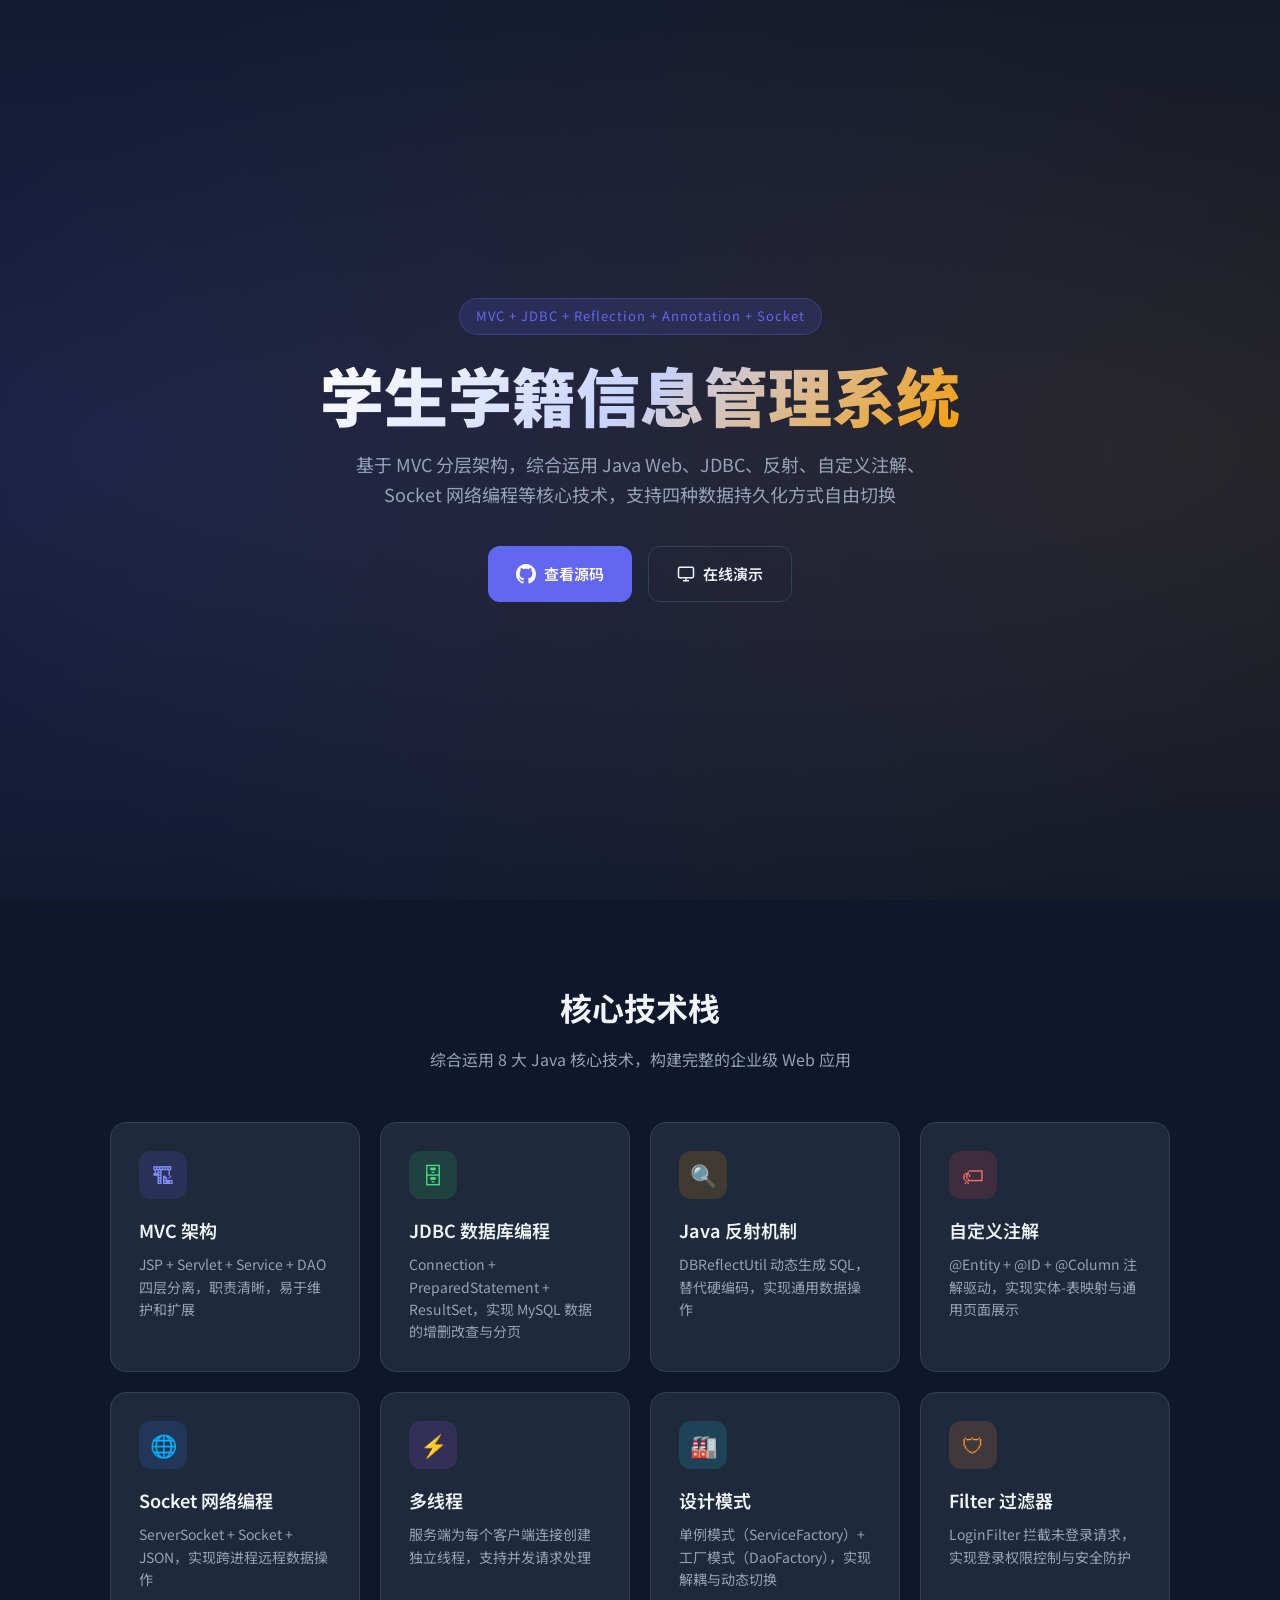
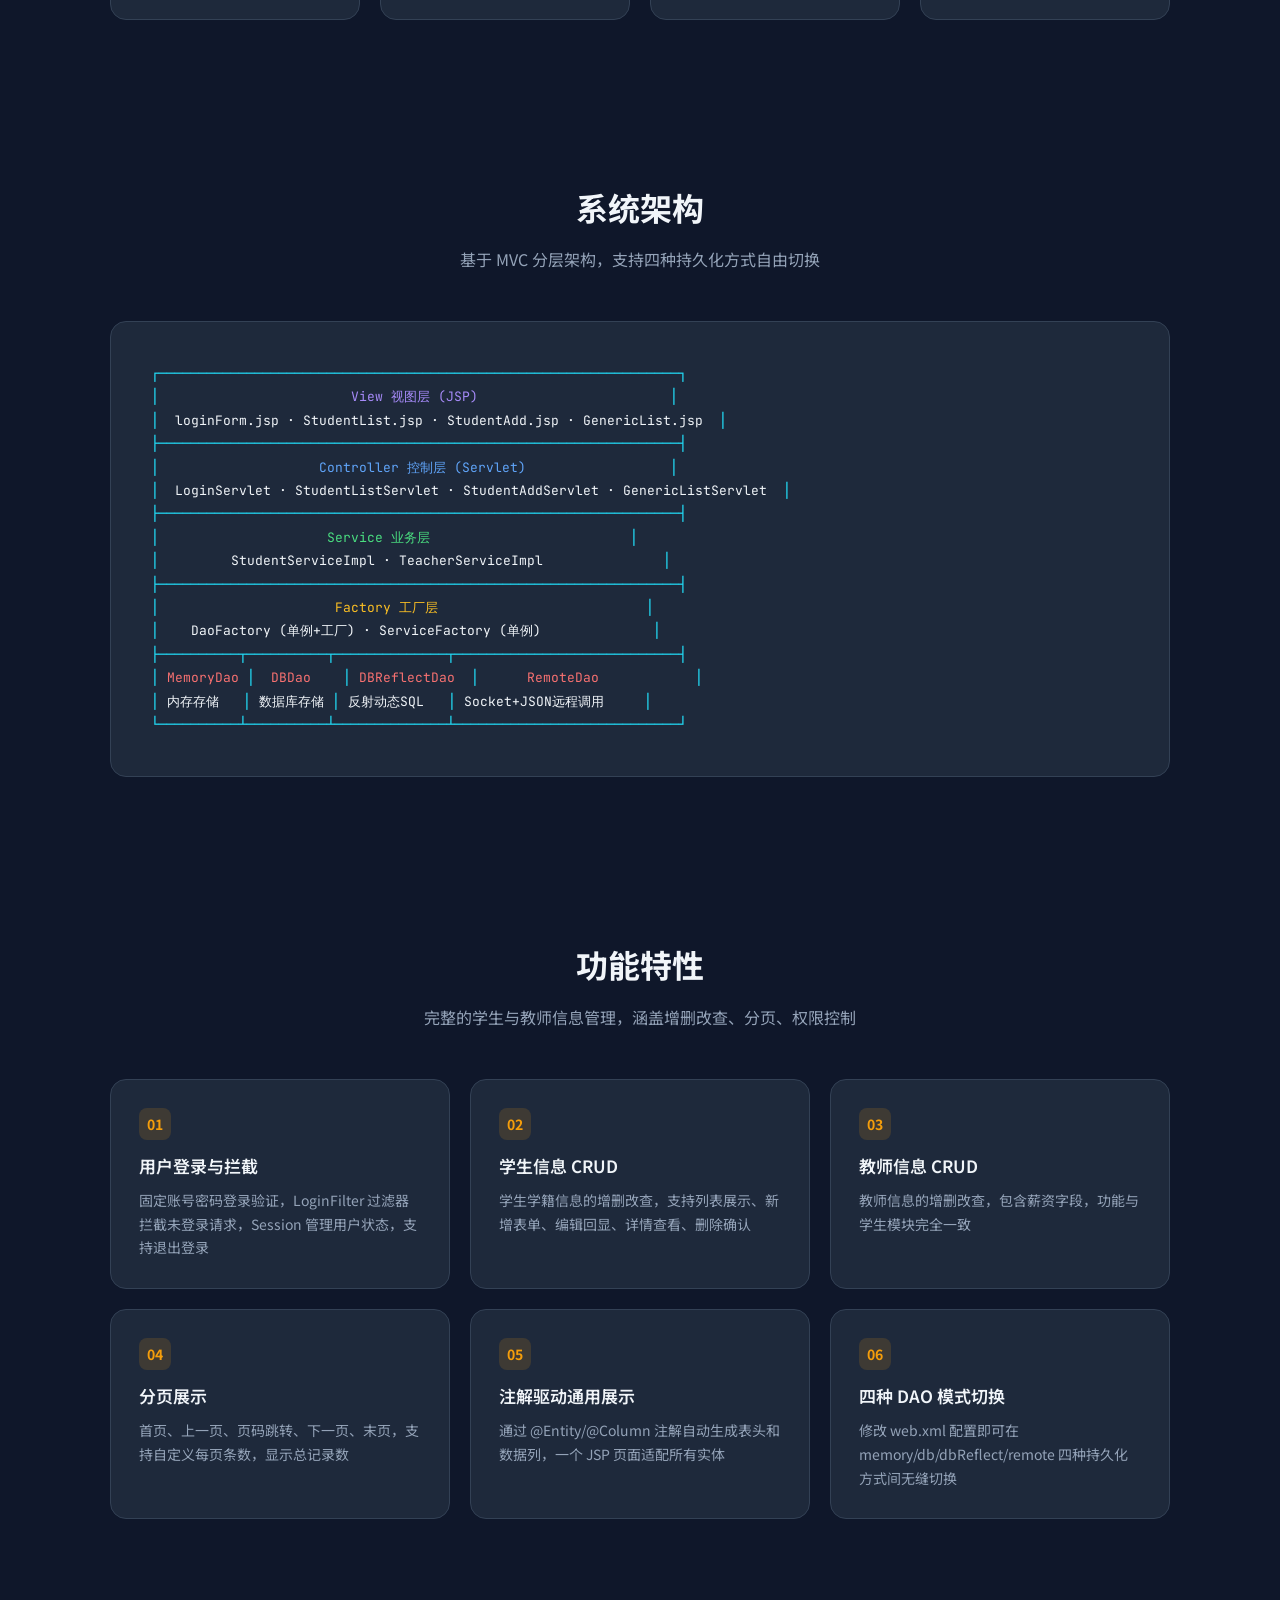
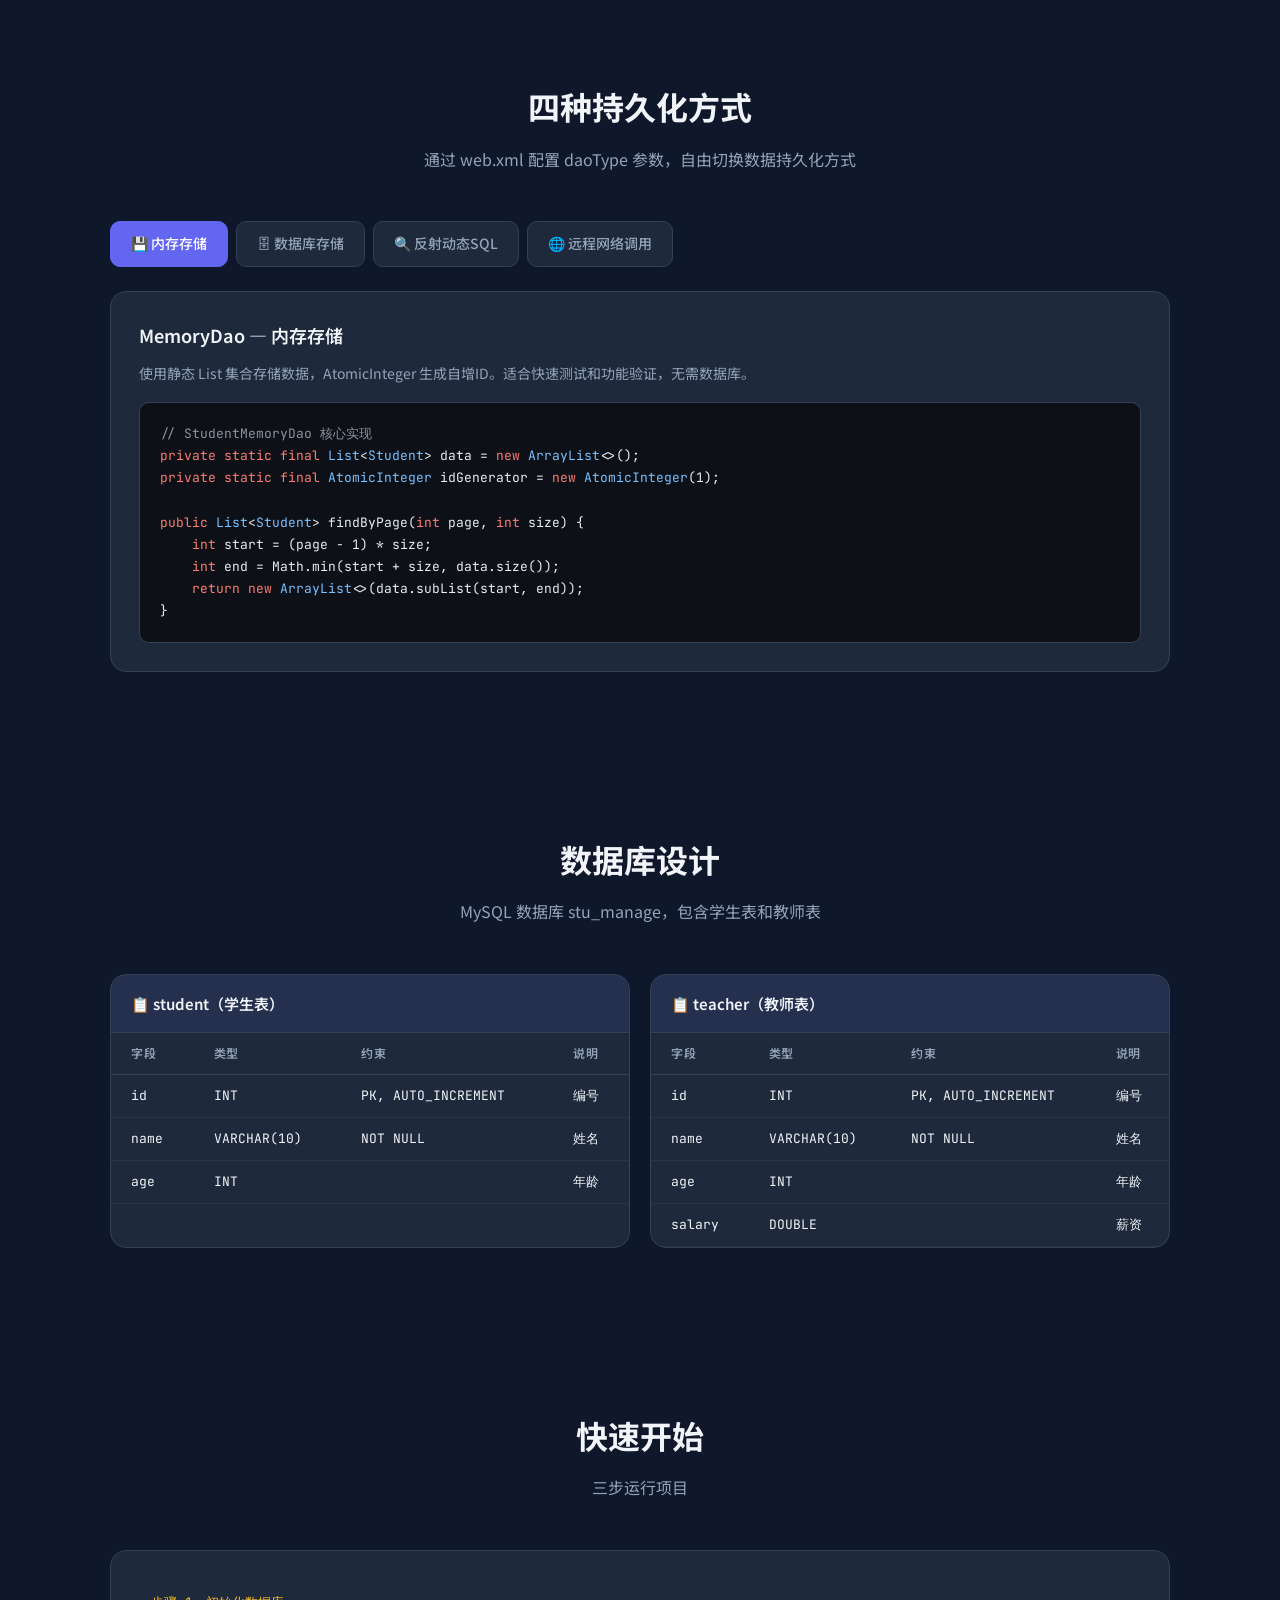
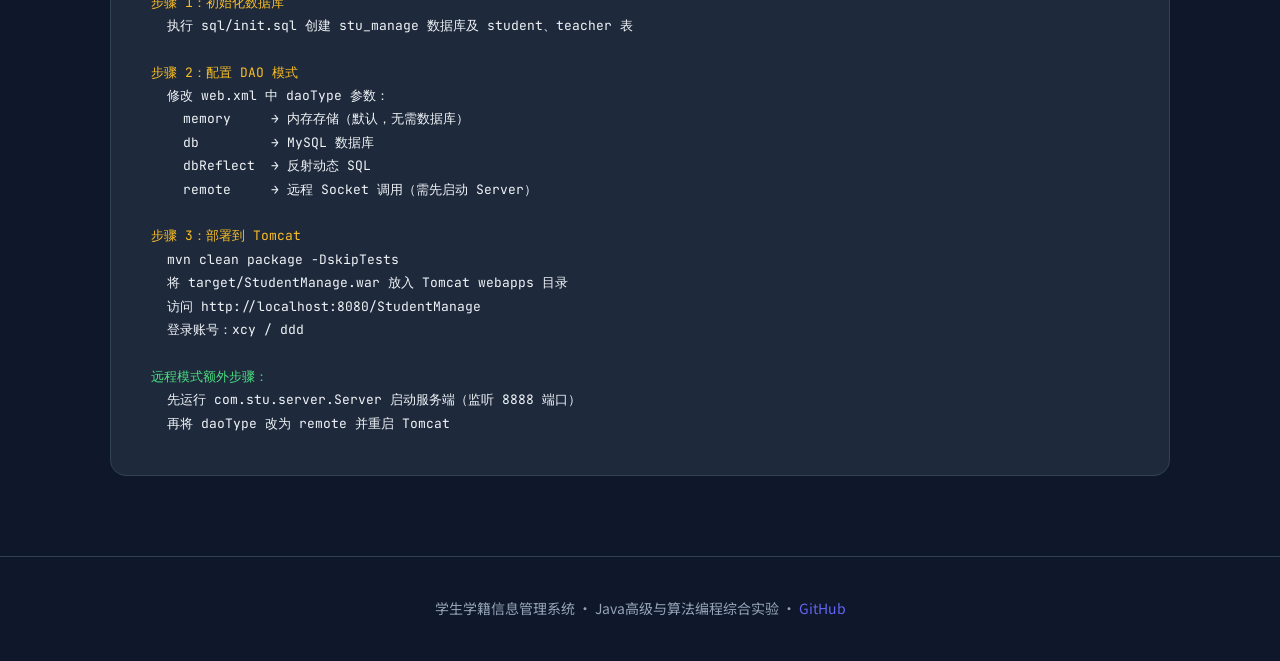
==== docs/index.html @ 0df575fe "feat: 添加GitHub Pages展示页面、README和项目完善" ====
<!DOCTYPE html>
<html lang="zh-CN">
<head>
    <meta charset="UTF-8">
    <meta name="viewport" content="width=device-width, initial-scale=1.0">
    <title>学生学籍信息管理系统</title>
    <style>
        @import url('https://fonts.googleapis.com/css2?family=Noto+Sans+SC:wght@300;400;500;600;700;900&family=JetBrains+Mono:wght@400;500&display=swap');

        :root {
            --primary: #6366f1;
            --primary-dark: #4f46e5;
            --accent: #f59e0b;
            --bg: #0f172a;
            --bg-card: #1e293b;
            --bg-card-hover: #334155;
            --text: #f1f5f9;
            --text-muted: #94a3b8;
            --border: #334155;
            --success: #22c55e;
            --danger: #ef4444;
            --info: #3b82f6;
            --warning: #f59e0b;
        }

        * { margin: 0; padding: 0; box-sizing: border-box; }

        body {
            font-family: 'Noto Sans SC', sans-serif;
            background: var(--bg);
            color: var(--text);
            line-height: 1.7;
            overflow-x: hidden;
        }

        .hero {
            position: relative;
            min-height: 100vh;
            display: flex;
            align-items: center;
            justify-content: center;
            text-align: center;
            padding: 40px 20px;
            overflow: hidden;
        }

        .hero::before {
            content: '';
            position: absolute;
            top: -50%;
            left: -50%;
            width: 200%;
            height: 200%;
            background: radial-gradient(ellipse at 30% 50%, rgba(99,102,241,0.15) 0%, transparent 50%),
                        radial-gradient(ellipse at 70% 50%, rgba(245,158,11,0.1) 0%, transparent 50%);
            animation: bgFloat 20s ease-in-out infinite;
        }

        @keyframes bgFloat {
            0%, 100% { transform: translate(0, 0) rotate(0deg); }
            33% { transform: translate(30px, -30px) rotate(1deg); }
            66% { transform: translate(-20px, 20px) rotate(-1deg); }
        }

        .hero-content { position: relative; z-index: 1; max-width: 800px; }

        .hero-badge {
            display: inline-block;
            padding: 6px 16px;
            background: rgba(99,102,241,0.15);
            border: 1px solid rgba(99,102,241,0.3);
            border-radius: 20px;
            font-size: 13px;
            color: var(--primary);
            margin-bottom: 24px;
            letter-spacing: 1px;
        }

        .hero h1 {
            font-size: clamp(36px, 6vw, 64px);
            font-weight: 900;
            line-height: 1.1;
            margin-bottom: 20px;
            background: linear-gradient(135deg, #fff 0%, #c7d2fe 50%, #f59e0b 100%);
            -webkit-background-clip: text;
            -webkit-text-fill-color: transparent;
            background-clip: text;
        }

        .hero p {
            font-size: 18px;
            color: var(--text-muted);
            margin-bottom: 36px;
            max-width: 600px;
            margin-left: auto;
            margin-right: auto;
        }

        .hero-actions { display: flex; gap: 16px; justify-content: center; flex-wrap: wrap; }

        .btn-github {
            display: inline-flex;
            align-items: center;
            gap: 8px;
            padding: 14px 28px;
            background: var(--primary);
            color: #fff;
            text-decoration: none;
            border-radius: 12px;
            font-size: 15px;
            font-weight: 600;
            transition: all 0.3s;
            border: none;
            cursor: pointer;
        }
        .btn-github:hover { background: var(--primary-dark); transform: translateY(-2px); box-shadow: 0 8px 24px rgba(99,102,241,0.3); }

        .btn-demo {
            display: inline-flex;
            align-items: center;
            gap: 8px;
            padding: 14px 28px;
            background: transparent;
            color: var(--text);
            text-decoration: none;
            border-radius: 12px;
            font-size: 15px;
            font-weight: 600;
            transition: all 0.3s;
            border: 1px solid var(--border);
            cursor: pointer;
        }
        .btn-demo:hover { border-color: var(--primary); color: var(--primary); transform: translateY(-2px); }

        .section {
            max-width: 1100px;
            margin: 0 auto;
            padding: 80px 20px;
        }

        .section-title {
            font-size: 32px;
            font-weight: 700;
            text-align: center;
            margin-bottom: 12px;
        }

        .section-subtitle {
            text-align: center;
            color: var(--text-muted);
            font-size: 16px;
            margin-bottom: 48px;
        }

        .tech-grid {
            display: grid;
            grid-template-columns: repeat(auto-fit, minmax(240px, 1fr));
            gap: 20px;
        }

        .tech-card {
            background: var(--bg-card);
            border: 1px solid var(--border);
            border-radius: 16px;
            padding: 28px;
            transition: all 0.3s;
        }
        .tech-card:hover { border-color: var(--primary); transform: translateY(-4px); box-shadow: 0 12px 32px rgba(0,0,0,0.3); }

        .tech-icon {
            width: 48px;
            height: 48px;
            border-radius: 12px;
            display: flex;
            align-items: center;
            justify-content: center;
            font-size: 22px;
            margin-bottom: 16px;
        }

        .tech-card h3 { font-size: 18px; font-weight: 600; margin-bottom: 8px; }
        .tech-card p { font-size: 14px; color: var(--text-muted); line-height: 1.6; }

        .arch-diagram {
            background: var(--bg-card);
            border: 1px solid var(--border);
            border-radius: 16px;
            padding: 40px;
            margin-top: 40px;
            overflow-x: auto;
        }

        .arch-diagram pre {
            font-family: 'JetBrains Mono', monospace;
            font-size: 13px;
            color: var(--text);
            line-height: 1.8;
            white-space: pre;
        }

        .arch-diagram .hl-purple { color: #a78bfa; }
        .arch-diagram .hl-blue { color: #60a5fa; }
        .arch-diagram .hl-green { color: #4ade80; }
        .arch-diagram .hl-yellow { color: #fbbf24; }
        .arch-diagram .hl-red { color: #f87171; }
        .arch-diagram .hl-cyan { color: #22d3ee; }

        .feature-grid {
            display: grid;
            grid-template-columns: repeat(auto-fit, minmax(300px, 1fr));
            gap: 20px;
        }

        .feature-card {
            background: var(--bg-card);
            border: 1px solid var(--border);
            border-radius: 16px;
            padding: 28px;
            transition: all 0.3s;
        }
        .feature-card:hover { border-color: var(--accent); transform: translateY(-4px); }

        .feature-card .num {
            display: inline-block;
            width: 32px;
            height: 32px;
            line-height: 32px;
            text-align: center;
            background: rgba(245,158,11,0.15);
            color: var(--accent);
            border-radius: 8px;
            font-size: 14px;
            font-weight: 700;
            margin-bottom: 12px;
        }

        .feature-card h3 { font-size: 17px; font-weight: 600; margin-bottom: 8px; }
        .feature-card p { font-size: 14px; color: var(--text-muted); }

        .dao-section { margin-top: 40px; }

        .dao-tabs { display: flex; gap: 8px; margin-bottom: 24px; flex-wrap: wrap; }

        .dao-tab {
            padding: 10px 20px;
            background: var(--bg-card);
            border: 1px solid var(--border);
            border-radius: 10px;
            color: var(--text-muted);
            cursor: pointer;
            font-size: 14px;
            font-weight: 500;
            transition: all 0.3s;
        }
        .dao-tab.active { background: var(--primary); color: #fff; border-color: var(--primary); }
        .dao-tab:hover:not(.active) { border-color: var(--primary); color: var(--primary); }

        .dao-content { display: none; }
        .dao-content.active { display: block; }

        .dao-card {
            background: var(--bg-card);
            border: 1px solid var(--border);
            border-radius: 16px;
            padding: 28px;
        }

        .dao-card h3 { font-size: 18px; font-weight: 600; margin-bottom: 12px; }
        .dao-card p { font-size: 14px; color: var(--text-muted); margin-bottom: 16px; }

        .code-block {
            background: #0d1117;
            border: 1px solid var(--border);
            border-radius: 10px;
            padding: 20px;
            overflow-x: auto;
        }

        .code-block pre {
            font-family: 'JetBrains Mono', monospace;
            font-size: 13px;
            color: #e6edf3;
            line-height: 1.7;
        }

        .code-block .comment { color: #8b949e; }
        .code-block .keyword { color: #ff7b72; }
        .code-block .string { color: #a5d6ff; }
        .code-block .type { color: #79c0ff; }

        .db-tables {
            display: grid;
            grid-template-columns: repeat(auto-fit, minmax(320px, 1fr));
            gap: 20px;
            margin-top: 24px;
        }

        .db-table {
            background: var(--bg-card);
            border: 1px solid var(--border);
            border-radius: 16px;
            overflow: hidden;
        }

        .db-table-header {
            padding: 16px 20px;
            background: rgba(99,102,241,0.1);
            border-bottom: 1px solid var(--border);
            font-weight: 600;
            font-size: 15px;
        }

        .db-table table { width: 100%; border-collapse: collapse; }
        .db-table th {
            text-align: left;
            padding: 10px 20px;
            font-size: 12px;
            color: var(--text-muted);
            font-weight: 600;
            text-transform: uppercase;
            letter-spacing: 0.5px;
            border-bottom: 1px solid var(--border);
        }
        .db-table td {
            padding: 10px 20px;
            font-size: 13px;
            border-bottom: 1px solid rgba(51,65,85,0.5);
            font-family: 'JetBrains Mono', monospace;
        }

        .footer {
            text-align: center;
            padding: 40px 20px;
            border-top: 1px solid var(--border);
            color: var(--text-muted);
            font-size: 14px;
        }

        .footer a { color: var(--primary); text-decoration: none; }
        .footer a:hover { text-decoration: underline; }

        @media (max-width: 768px) {
            .hero h1 { font-size: 32px; }
            .section { padding: 40px 16px; }
            .tech-grid, .feature-grid { grid-template-columns: 1fr; }
        }
    </style>
</head>
<body>

<section class="hero">
    <div class="hero-content">
        <div class="hero-badge">MVC + JDBC + Reflection + Annotation + Socket</div>
        <h1>学生学籍信息管理系统</h1>
        <p>基于 MVC 分层架构，综合运用 Java Web、JDBC、反射、自定义注解、Socket 网络编程等核心技术，支持四种数据持久化方式自由切换</p>
        <div class="hero-actions">
            <a href="https://github.com/w020316/Student-Enrollment-Information-Management-System" class="btn-github" target="_blank">
                <svg width="20" height="20" viewBox="0 0 16 16" fill="currentColor"><path d="M8 0C3.58 0 0 3.58 0 8c0 3.54 2.29 6.53 5.47 7.59.4.07.55-.17.55-.38 0-.19-.01-.82-.01-1.49-2.01.37-2.53-.49-2.69-.94-.09-.23-.48-.94-.82-1.13-.28-.15-.68-.52-.01-.53.63-.01 1.08.58 1.23.82.72 1.21 1.87.87 2.33.66.07-.52.28-.87.51-1.07-1.78-.2-3.64-.89-3.64-3.95 0-.87.31-1.59.82-2.15-.08-.2-.36-1.02.08-2.12 0 0 .67-.21 2.2.82.64-.18 1.32-.27 2-.27.68 0 1.36.09 2 .27 1.53-1.04 2.2-.82 2.2-.82.44 1.1.16 1.92.08 2.12.51.56.82 1.27.82 2.15 0 3.07-1.87 3.75-3.65 3.95.29.25.54.73.54 1.48 0 1.07-.01 1.93-.01 2.2 0 .21.15.46.55.38A8.013 8.013 0 0016 8c0-4.42-3.58-8-8-8z"/></svg>
                查看源码
            </a>
            <a href="../demo.html" class="btn-demo">
                <svg width="18" height="18" viewBox="0 0 24 24" fill="none" stroke="currentColor" stroke-width="2"><rect x="2" y="3" width="20" height="14" rx="2"/><line x1="8" y1="21" x2="16" y2="21"/><line x1="12" y1="17" x2="12" y2="21"/></svg>
                在线演示
            </a>
        </div>
    </div>
</section>

<section class="section">
    <div class="section-title">核心技术栈</div>
    <div class="section-subtitle">综合运用 8 大 Java 核心技术，构建完整的企业级 Web 应用</div>
    <div class="tech-grid">
        <div class="tech-card">
            <div class="tech-icon" style="background:rgba(99,102,241,0.15);color:#818cf8;">🏗</div>
            <h3>MVC 架构</h3>
            <p>JSP + Servlet + Service + DAO 四层分离，职责清晰，易于维护和扩展</p>
        </div>
        <div class="tech-card">
            <div class="tech-icon" style="background:rgba(34,197,94,0.15);color:#4ade80;">🗄</div>
            <h3>JDBC 数据库编程</h3>
            <p>Connection + PreparedStatement + ResultSet，实现 MySQL 数据的增删改查与分页</p>
        </div>
        <div class="tech-card">
            <div class="tech-icon" style="background:rgba(245,158,11,0.15);color:#fbbf24;">🔍</div>
            <h3>Java 反射机制</h3>
            <p>DBReflectUtil 动态生成 SQL，替代硬编码，实现通用数据操作</p>
        </div>
        <div class="tech-card">
            <div class="tech-icon" style="background:rgba(239,68,68,0.15);color:#f87171;">🏷</div>
            <h3>自定义注解</h3>
            <p>@Entity + @ID + @Column 注解驱动，实现实体-表映射与通用页面展示</p>
        </div>
        <div class="tech-card">
            <div class="tech-icon" style="background:rgba(59,130,246,0.15);color:#60a5fa;">🌐</div>
            <h3>Socket 网络编程</h3>
            <p>ServerSocket + Socket + JSON，实现跨进程远程数据操作</p>
        </div>
        <div class="tech-card">
            <div class="tech-icon" style="background:rgba(168,85,247,0.15);color:#c084fc;">⚡</div>
            <h3>多线程</h3>
            <p>服务端为每个客户端连接创建独立线程，支持并发请求处理</p>
        </div>
        <div class="tech-card">
            <div class="tech-icon" style="background:rgba(34,211,238,0.15);color:#22d3ee;">🏭</div>
            <h3>设计模式</h3>
            <p>单例模式（ServiceFactory）+ 工厂模式（DaoFactory），实现解耦与动态切换</p>
        </div>
        <div class="tech-card">
            <div class="tech-icon" style="background:rgba(251,146,60,0.15);color:#fb923c;">🛡</div>
            <h3>Filter 过滤器</h3>
            <p>LoginFilter 拦截未登录请求，实现登录权限控制与安全防护</p>
        </div>
    </div>
</section>

<section class="section">
    <div class="section-title">系统架构</div>
    <div class="section-subtitle">基于 MVC 分层架构，支持四种持久化方式自由切换</div>
    <div class="arch-diagram">
<pre>
<span class="hl-cyan">┌─────────────────────────────────────────────────────────────────┐</span>
<span class="hl-cyan">│</span>                        <span class="hl-purple">View 视图层 (JSP)</span>                        <span class="hl-cyan">│</span>
<span class="hl-cyan">│</span>  loginForm.jsp · StudentList.jsp · StudentAdd.jsp · GenericList.jsp  <span class="hl-cyan">│</span>
<span class="hl-cyan">├─────────────────────────────────────────────────────────────────┤</span>
<span class="hl-cyan">│</span>                    <span class="hl-blue">Controller 控制层 (Servlet)</span>                  <span class="hl-cyan">│</span>
<span class="hl-cyan">│</span>  LoginServlet · StudentListServlet · StudentAddServlet · GenericListServlet  <span class="hl-cyan">│</span>
<span class="hl-cyan">├─────────────────────────────────────────────────────────────────┤</span>
<span class="hl-cyan">│</span>                     <span class="hl-green">Service 业务层</span>                         <span class="hl-cyan">│</span>
<span class="hl-cyan">│</span>         StudentServiceImpl · TeacherServiceImpl               <span class="hl-cyan">│</span>
<span class="hl-cyan">├─────────────────────────────────────────────────────────────────┤</span>
<span class="hl-cyan">│</span>                      <span class="hl-yellow">Factory 工厂层</span>                          <span class="hl-cyan">│</span>
<span class="hl-cyan">│</span>    DaoFactory (单例+工厂) · ServiceFactory (单例)              <span class="hl-cyan">│</span>
<span class="hl-cyan">├──────────┬──────────┬──────────────┬────────────────────────────┤</span>
<span class="hl-cyan">│</span> <span class="hl-red">MemoryDao</span> <span class="hl-cyan">│</span>  <span class="hl-red">DBDao</span>    <span class="hl-cyan">│</span> <span class="hl-red">DBReflectDao</span>  <span class="hl-cyan">│</span>      <span class="hl-red">RemoteDao</span>            <span class="hl-cyan">│</span>
<span class="hl-cyan">│</span> 内存存储   <span class="hl-cyan">│</span> 数据库存储 <span class="hl-cyan">│</span> 反射动态SQL   <span class="hl-cyan">│</span> Socket+JSON远程调用     <span class="hl-cyan">│</span>
<span class="hl-cyan">└──────────┴──────────┴──────────────┴────────────────────────────┘</span>
</pre>
    </div>
</section>

<section class="section">
    <div class="section-title">功能特性</div>
    <div class="section-subtitle">完整的学生与教师信息管理，涵盖增删改查、分页、权限控制</div>
    <div class="feature-grid">
        <div class="feature-card">
            <div class="num">01</div>
            <h3>用户登录与拦截</h3>
            <p>固定账号密码登录验证，LoginFilter 过滤器拦截未登录请求，Session 管理用户状态，支持退出登录</p>
        </div>
        <div class="feature-card">
            <div class="num">02</div>
            <h3>学生信息 CRUD</h3>
            <p>学生学籍信息的增删改查，支持列表展示、新增表单、编辑回显、详情查看、删除确认</p>
        </div>
        <div class="feature-card">
            <div class="num">03</div>
            <h3>教师信息 CRUD</h3>
            <p>教师信息的增删改查，包含薪资字段，功能与学生模块完全一致</p>
        </div>
        <div class="feature-card">
            <div class="num">04</div>
            <h3>分页展示</h3>
            <p>首页、上一页、页码跳转、下一页、末页，支持自定义每页条数，显示总记录数</p>
        </div>
        <div class="feature-card">
            <div class="num">05</div>
            <h3>注解驱动通用展示</h3>
            <p>通过 @Entity/@Column 注解自动生成表头和数据列，一个 JSP 页面适配所有实体</p>
        </div>
        <div class="feature-card">
            <div class="num">06</div>
            <h3>四种 DAO 模式切换</h3>
            <p>修改 web.xml 配置即可在 memory/db/dbReflect/remote 四种持久化方式间无缝切换</p>
        </div>
    </div>
</section>

<section class="section">
    <div class="section-title">四种持久化方式</div>
    <div class="section-subtitle">通过 web.xml 配置 daoType 参数，自由切换数据持久化方式</div>
    <div class="dao-section">
        <div class="dao-tabs">
            <div class="dao-tab active" onclick="switchDaoTab(0)">💾 内存存储</div>
            <div class="dao-tab" onclick="switchDaoTab(1)">🗄 数据库存储</div>
            <div class="dao-tab" onclick="switchDaoTab(2)">🔍 反射动态SQL</div>
            <div class="dao-tab" onclick="switchDaoTab(3)">🌐 远程网络调用</div>
        </div>

        <div class="dao-content active" id="dao0">
            <div class="dao-card">
                <h3>MemoryDao — 内存存储</h3>
                <p>使用静态 List 集合存储数据，AtomicInteger 生成自增ID。适合快速测试和功能验证，无需数据库。</p>
                <div class="code-block"><pre><span class="comment">// StudentMemoryDao 核心实现</span>
<span class="keyword">private static final</span> <span class="type">List</span>&lt;<span class="type">Student</span>&gt; data = <span class="keyword">new</span> <span class="type">ArrayList</span>&lt;&gt;();
<span class="keyword">private static final</span> <span class="type">AtomicInteger</span> idGenerator = <span class="keyword">new</span> <span class="type">AtomicInteger</span>(1);

<span class="keyword">public</span> <span class="type">List</span>&lt;<span class="type">Student</span>&gt; findByPage(<span class="keyword">int</span> page, <span class="keyword">int</span> size) {
    <span class="keyword">int</span> start = (page - 1) * size;
    <span class="keyword">int</span> end = Math.min(start + size, data.size());
    <span class="keyword">return new</span> <span class="type">ArrayList</span>&lt;&gt;(data.subList(start, end));
}</pre></div>
            </div>
        </div>

        <div class="dao-content" id="dao1">
            <div class="dao-card">
                <h3>DBDao — 数据库存储</h3>
                <p>基于 JDBC 硬编码 SQL 语句，使用 PreparedStatement 防止 SQL 注入，操作 MySQL 数据库。</p>
                <div class="code-block"><pre><span class="comment">// StudentDBDao 分页查询</span>
<span class="keyword">public</span> <span class="type">List</span>&lt;<span class="type">Student</span>&gt; findByPage(<span class="keyword">int</span> page, <span class="keyword">int</span> size) {
    <span class="type">String</span> sql = <span class="string">"SELECT * FROM student LIMIT ? OFFSET ?"</span>;
    <span class="comment">// ... JDBC 操作 ...</span>
    pstmt.setInt(1, size);
    pstmt.setInt(2, (page - 1) * size);
    rs = pstmt.executeQuery();
    <span class="keyword">while</span> (rs.next()) { list.add(mapRow(rs)); }
}</pre></div>
            </div>
        </div>

        <div class="dao-content" id="dao2">
            <div class="dao-card">
                <h3>DBReflectDao — 反射动态 SQL</h3>
                <p>通过 DBReflectUtil 读取实体类的 @Entity/@ID/@Column 注解，动态生成 INSERT/UPDATE/DELETE/SELECT SQL，替代硬编码，代码通用性强。</p>
                <div class="code-block"><pre><span class="comment">// DBReflectUtil 动态生成插入SQL</span>
<span class="keyword">public static</span> <span class="type">String</span> generateInsertSQL(<span class="type">Object</span> obj) {
    <span class="type">Class</span>&lt;?&gt; clazz = obj.getClass();
    <span class="type">Entity</span> entity = clazz.getAnnotation(<span class="type">Entity</span>.class);
    <span class="type">String</span> tableName = entity.value();
    <span class="comment">// 遍历字段，读取 @Column 注解信息</span>
    <span class="keyword">for</span> (<span class="type">Field</span> field : clazz.getDeclaredFields()) {
        <span class="keyword">if</span> (field.isAnnotationPresent(<span class="type">Column</span>.class)) {
            <span class="type">Column</span> col = field.getAnnotation(<span class="type">Column</span>.class);
            columns.add(col.value());
        }
    }
    <span class="comment">// 拼接 INSERT INTO tableName (cols) VALUES (?)</span>
}</pre></div>
            </div>
        </div>

        <div class="dao-content" id="dao3">
            <div class="dao-card">
                <h3>RemoteDao — 远程网络调用</h3>
                <p>客户端通过 Socket 连接服务端（8888端口），将操作指令和参数封装为 JSON 发送，服务端处理后返回 JSON 响应，实现跨进程数据操作。</p>
                <div class="code-block"><pre><span class="comment">// StudentRemoteDao 远程调用</span>
<span class="keyword">private</span> <span class="type">JSONObject</span> sendRequest(<span class="type">JSONObject</span> request) {
    <span class="type">Socket</span> socket = <span class="keyword">new</span> <span class="type">Socket</span>(host, port);
    <span class="type">PrintWriter</span> writer = <span class="keyword">new</span> <span class="type">PrintWriter</span>(socket.getOutputStream());
    writer.println(request.toString());  <span class="comment">// 发送JSON请求</span>

    <span class="type">BufferedReader</span> reader = <span class="keyword">new</span> <span class="type">BufferedReader</span>(
        <span class="keyword">new</span> <span class="type">InputStreamReader</span>(socket.getInputStream()));
    <span class="type">String</span> line = reader.readLine();    <span class="comment">// 读取JSON响应</span>
    <span class="keyword">return</span> <span class="type">JSONObject</span>.fromObject(line);
}</pre></div>
            </div>
        </div>
    </div>
</section>

<section class="section">
    <div class="section-title">数据库设计</div>
    <div class="section-subtitle">MySQL 数据库 stu_manage，包含学生表和教师表</div>
    <div class="db-tables">
        <div class="db-table">
            <div class="db-table-header">📋 student（学生表）</div>
            <table>
                <thead><tr><th>字段</th><th>类型</th><th>约束</th><th>说明</th></tr></thead>
                <tbody>
                    <tr><td>id</td><td>INT</td><td>PK, AUTO_INCREMENT</td><td>编号</td></tr>
                    <tr><td>name</td><td>VARCHAR(10)</td><td>NOT NULL</td><td>姓名</td></tr>
                    <tr><td>age</td><td>INT</td><td></td><td>年龄</td></tr>
                </tbody>
            </table>
        </div>
        <div class="db-table">
            <div class="db-table-header">📋 teacher（教师表）</div>
            <table>
                <thead><tr><th>字段</th><th>类型</th><th>约束</th><th>说明</th></tr></thead>
                <tbody>
                    <tr><td>id</td><td>INT</td><td>PK, AUTO_INCREMENT</td><td>编号</td></tr>
                    <tr><td>name</td><td>VARCHAR(10)</td><td>NOT NULL</td><td>姓名</td></tr>
                    <tr><td>age</td><td>INT</td><td></td><td>年龄</td></tr>
                    <tr><td>salary</td><td>DOUBLE</td><td></td><td>薪资</td></tr>
                </tbody>
            </table>
        </div>
    </div>
</section>

<section class="section">
    <div class="section-title">快速开始</div>
    <div class="section-subtitle">三步运行项目</div>
    <div class="arch-diagram">
<pre>
<span class="hl-yellow">步骤 1：初始化数据库</span>
  执行 sql/init.sql 创建 stu_manage 数据库及 student、teacher 表

<span class="hl-yellow">步骤 2：配置 DAO 模式</span>
  修改 web.xml 中 daoType 参数：
    memory     → 内存存储（默认，无需数据库）
    db         → MySQL 数据库
    dbReflect  → 反射动态 SQL
    remote     → 远程 Socket 调用（需先启动 Server）

<span class="hl-yellow">步骤 3：部署到 Tomcat</span>
  mvn clean package -DskipTests
  将 target/StudentManage.war 放入 Tomcat webapps 目录
  访问 http://localhost:8080/StudentManage
  登录账号：xcy / ddd

<span class="hl-green">远程模式额外步骤：</span>
  先运行 com.stu.server.Server 启动服务端（监听 8888 端口）
  再将 daoType 改为 remote 并重启 Tomcat</pre>
    </div>
</section>

<footer class="footer">
    <p>学生学籍信息管理系统 · Java高级与算法编程综合实验 · <a href="https://github.com/w020316/Student-Enrollment-Information-Management-System">GitHub</a></p>
</footer>

<script>
function switchDaoTab(index) {
    document.querySelectorAll('.dao-tab').forEach(function(t, i) {
        t.classList.toggle('active', i === index);
    });
    document.querySelectorAll('.dao-content').forEach(function(c, i) {
        c.classList.toggle('active', i === index);
    });
}
</script>
</body>
</html>
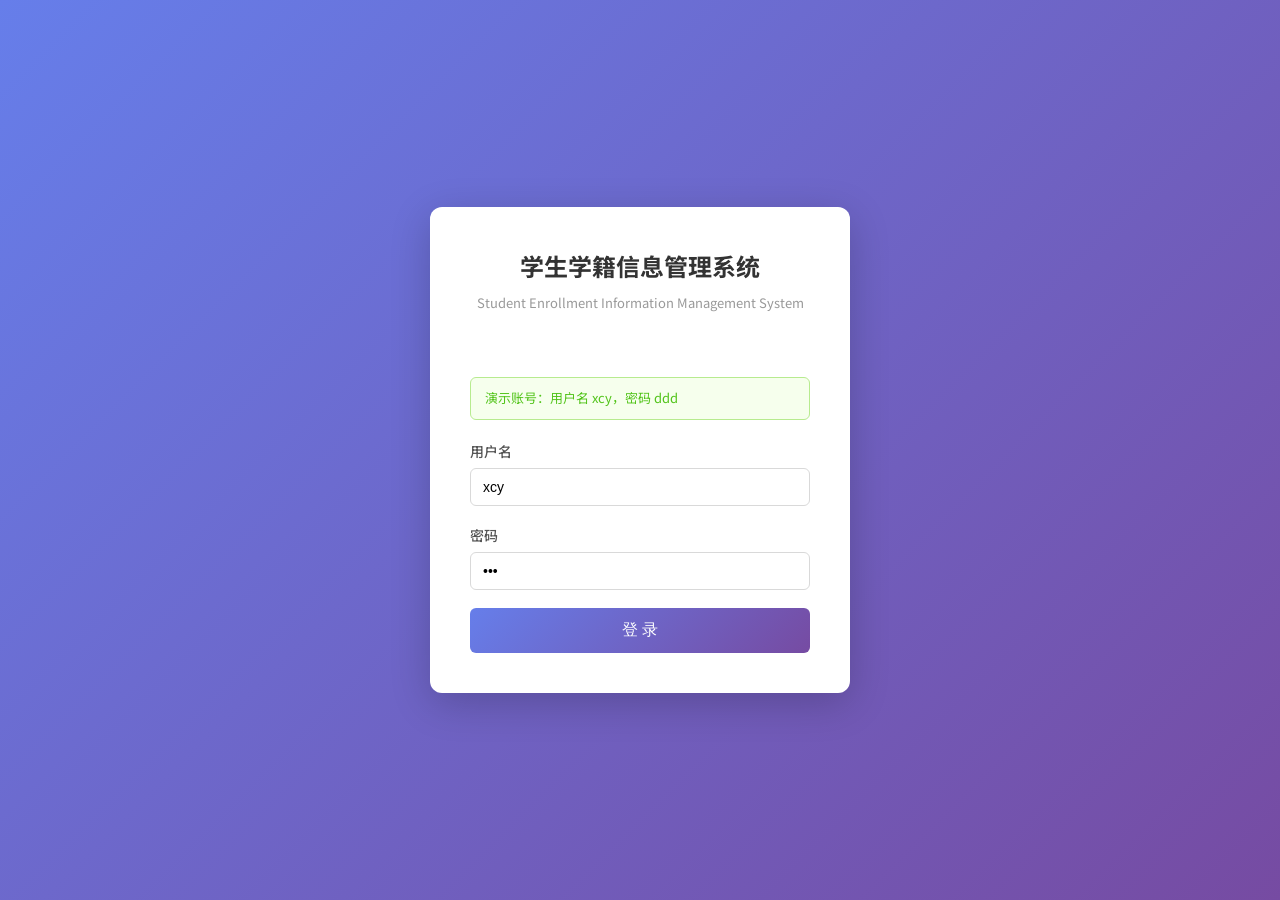
==== commit 45fd7690: "feat: 将GitHub Pages改为完整可交互系统页面" ====
--- a/docs/index.html
+++ b/docs/index.html
@@ -5,630 +5,645 @@
     <meta name="viewport" content="width=device-width, initial-scale=1.0">
     <title>学生学籍信息管理系统</title>
     <style>
-        @import url('https://fonts.googleapis.com/css2?family=Noto+Sans+SC:wght@300;400;500;600;700;900&family=JetBrains+Mono:wght@400;500&display=swap');
-
-        :root {
-            --primary: #6366f1;
-            --primary-dark: #4f46e5;
-            --accent: #f59e0b;
-            --bg: #0f172a;
-            --bg-card: #1e293b;
-            --bg-card-hover: #334155;
-            --text: #f1f5f9;
-            --text-muted: #94a3b8;
-            --border: #334155;
-            --success: #22c55e;
-            --danger: #ef4444;
-            --info: #3b82f6;
-            --warning: #f59e0b;
-        }
+        @import url('https://fonts.googleapis.com/css2?family=Noto+Sans+SC:wght@300;400;500;600;700&display=swap');
 
         * { margin: 0; padding: 0; box-sizing: border-box; }
 
         body {
-            font-family: 'Noto Sans SC', sans-serif;
-            background: var(--bg);
-            color: var(--text);
-            line-height: 1.7;
-            overflow-x: hidden;
-        }
-
-        .hero {
-            position: relative;
-            min-height: 100vh;
+            font-family: 'Noto Sans SC', 'Microsoft YaHei', sans-serif;
+            background: #f0f2f5;
+            color: #333;
+            line-height: 1.6;
+        }
+
+        .navbar {
+            background: linear-gradient(135deg, #667eea 0%, #764ba2 100%);
+            color: #fff;
+            padding: 0 30px;
             display: flex;
+            justify-content: space-between;
             align-items: center;
-            justify-content: center;
-            text-align: center;
-            padding: 40px 20px;
-            overflow: hidden;
-        }
-
-        .hero::before {
-            content: '';
-            position: absolute;
-            top: -50%;
-            left: -50%;
-            width: 200%;
-            height: 200%;
-            background: radial-gradient(ellipse at 30% 50%, rgba(99,102,241,0.15) 0%, transparent 50%),
-                        radial-gradient(ellipse at 70% 50%, rgba(245,158,11,0.1) 0%, transparent 50%);
-            animation: bgFloat 20s ease-in-out infinite;
-        }
-
-        @keyframes bgFloat {
-            0%, 100% { transform: translate(0, 0) rotate(0deg); }
-            33% { transform: translate(30px, -30px) rotate(1deg); }
-            66% { transform: translate(-20px, 20px) rotate(-1deg); }
-        }
-
-        .hero-content { position: relative; z-index: 1; max-width: 800px; }
-
-        .hero-badge {
-            display: inline-block;
-            padding: 6px 16px;
-            background: rgba(99,102,241,0.15);
-            border: 1px solid rgba(99,102,241,0.3);
-            border-radius: 20px;
-            font-size: 13px;
-            color: var(--primary);
-            margin-bottom: 24px;
-            letter-spacing: 1px;
-        }
-
-        .hero h1 {
-            font-size: clamp(36px, 6vw, 64px);
-            font-weight: 900;
-            line-height: 1.1;
-            margin-bottom: 20px;
-            background: linear-gradient(135deg, #fff 0%, #c7d2fe 50%, #f59e0b 100%);
-            -webkit-background-clip: text;
-            -webkit-text-fill-color: transparent;
-            background-clip: text;
-        }
-
-        .hero p {
-            font-size: 18px;
-            color: var(--text-muted);
-            margin-bottom: 36px;
-            max-width: 600px;
-            margin-left: auto;
-            margin-right: auto;
-        }
-
-        .hero-actions { display: flex; gap: 16px; justify-content: center; flex-wrap: wrap; }
-
-        .btn-github {
-            display: inline-flex;
-            align-items: center;
-            gap: 8px;
-            padding: 14px 28px;
-            background: var(--primary);
-            color: #fff;
-            text-decoration: none;
-            border-radius: 12px;
-            font-size: 15px;
-            font-weight: 600;
-            transition: all 0.3s;
-            border: none;
-            cursor: pointer;
-        }
-        .btn-github:hover { background: var(--primary-dark); transform: translateY(-2px); box-shadow: 0 8px 24px rgba(99,102,241,0.3); }
-
-        .btn-demo {
-            display: inline-flex;
-            align-items: center;
-            gap: 8px;
-            padding: 14px 28px;
-            background: transparent;
-            color: var(--text);
-            text-decoration: none;
-            border-radius: 12px;
-            font-size: 15px;
-            font-weight: 600;
-            transition: all 0.3s;
-            border: 1px solid var(--border);
-            cursor: pointer;
-        }
-        .btn-demo:hover { border-color: var(--primary); color: var(--primary); transform: translateY(-2px); }
-
-        .section {
-            max-width: 1100px;
-            margin: 0 auto;
-            padding: 80px 20px;
-        }
-
-        .section-title {
-            font-size: 32px;
-            font-weight: 700;
-            text-align: center;
-            margin-bottom: 12px;
-        }
-
-        .section-subtitle {
-            text-align: center;
-            color: var(--text-muted);
-            font-size: 16px;
-            margin-bottom: 48px;
-        }
-
-        .tech-grid {
-            display: grid;
-            grid-template-columns: repeat(auto-fit, minmax(240px, 1fr));
-            gap: 20px;
-        }
-
-        .tech-card {
-            background: var(--bg-card);
-            border: 1px solid var(--border);
-            border-radius: 16px;
-            padding: 28px;
-            transition: all 0.3s;
-        }
-        .tech-card:hover { border-color: var(--primary); transform: translateY(-4px); box-shadow: 0 12px 32px rgba(0,0,0,0.3); }
-
-        .tech-icon {
-            width: 48px;
-            height: 48px;
-            border-radius: 12px;
-            display: flex;
-            align-items: center;
-            justify-content: center;
-            font-size: 22px;
-            margin-bottom: 16px;
-        }
-
-        .tech-card h3 { font-size: 18px; font-weight: 600; margin-bottom: 8px; }
-        .tech-card p { font-size: 14px; color: var(--text-muted); line-height: 1.6; }
-
-        .arch-diagram {
-            background: var(--bg-card);
-            border: 1px solid var(--border);
-            border-radius: 16px;
-            padding: 40px;
-            margin-top: 40px;
-            overflow-x: auto;
-        }
-
-        .arch-diagram pre {
-            font-family: 'JetBrains Mono', monospace;
-            font-size: 13px;
-            color: var(--text);
-            line-height: 1.8;
-            white-space: pre;
-        }
-
-        .arch-diagram .hl-purple { color: #a78bfa; }
-        .arch-diagram .hl-blue { color: #60a5fa; }
-        .arch-diagram .hl-green { color: #4ade80; }
-        .arch-diagram .hl-yellow { color: #fbbf24; }
-        .arch-diagram .hl-red { color: #f87171; }
-        .arch-diagram .hl-cyan { color: #22d3ee; }
-
-        .feature-grid {
-            display: grid;
-            grid-template-columns: repeat(auto-fit, minmax(300px, 1fr));
-            gap: 20px;
-        }
-
-        .feature-card {
-            background: var(--bg-card);
-            border: 1px solid var(--border);
-            border-radius: 16px;
-            padding: 28px;
-            transition: all 0.3s;
-        }
-        .feature-card:hover { border-color: var(--accent); transform: translateY(-4px); }
-
-        .feature-card .num {
-            display: inline-block;
-            width: 32px;
-            height: 32px;
-            line-height: 32px;
-            text-align: center;
-            background: rgba(245,158,11,0.15);
-            color: var(--accent);
-            border-radius: 8px;
-            font-size: 14px;
-            font-weight: 700;
-            margin-bottom: 12px;
-        }
-
-        .feature-card h3 { font-size: 17px; font-weight: 600; margin-bottom: 8px; }
-        .feature-card p { font-size: 14px; color: var(--text-muted); }
-
-        .dao-section { margin-top: 40px; }
-
-        .dao-tabs { display: flex; gap: 8px; margin-bottom: 24px; flex-wrap: wrap; }
-
-        .dao-tab {
-            padding: 10px 20px;
-            background: var(--bg-card);
-            border: 1px solid var(--border);
-            border-radius: 10px;
-            color: var(--text-muted);
-            cursor: pointer;
-            font-size: 14px;
-            font-weight: 500;
-            transition: all 0.3s;
-        }
-        .dao-tab.active { background: var(--primary); color: #fff; border-color: var(--primary); }
-        .dao-tab:hover:not(.active) { border-color: var(--primary); color: var(--primary); }
-
-        .dao-content { display: none; }
-        .dao-content.active { display: block; }
-
-        .dao-card {
-            background: var(--bg-card);
-            border: 1px solid var(--border);
-            border-radius: 16px;
-            padding: 28px;
-        }
-
-        .dao-card h3 { font-size: 18px; font-weight: 600; margin-bottom: 12px; }
-        .dao-card p { font-size: 14px; color: var(--text-muted); margin-bottom: 16px; }
-
-        .code-block {
-            background: #0d1117;
-            border: 1px solid var(--border);
-            border-radius: 10px;
-            padding: 20px;
-            overflow-x: auto;
-        }
-
-        .code-block pre {
-            font-family: 'JetBrains Mono', monospace;
-            font-size: 13px;
-            color: #e6edf3;
-            line-height: 1.7;
-        }
-
-        .code-block .comment { color: #8b949e; }
-        .code-block .keyword { color: #ff7b72; }
-        .code-block .string { color: #a5d6ff; }
-        .code-block .type { color: #79c0ff; }
-
-        .db-tables {
-            display: grid;
-            grid-template-columns: repeat(auto-fit, minmax(320px, 1fr));
-            gap: 20px;
-            margin-top: 24px;
-        }
-
-        .db-table {
-            background: var(--bg-card);
-            border: 1px solid var(--border);
-            border-radius: 16px;
-            overflow: hidden;
-        }
-
-        .db-table-header {
-            padding: 16px 20px;
-            background: rgba(99,102,241,0.1);
-            border-bottom: 1px solid var(--border);
-            font-weight: 600;
-            font-size: 15px;
-        }
-
-        .db-table table { width: 100%; border-collapse: collapse; }
-        .db-table th {
-            text-align: left;
-            padding: 10px 20px;
-            font-size: 12px;
-            color: var(--text-muted);
-            font-weight: 600;
-            text-transform: uppercase;
-            letter-spacing: 0.5px;
-            border-bottom: 1px solid var(--border);
-        }
-        .db-table td {
-            padding: 10px 20px;
-            font-size: 13px;
-            border-bottom: 1px solid rgba(51,65,85,0.5);
-            font-family: 'JetBrains Mono', monospace;
-        }
-
-        .footer {
-            text-align: center;
-            padding: 40px 20px;
-            border-top: 1px solid var(--border);
-            color: var(--text-muted);
-            font-size: 14px;
-        }
-
-        .footer a { color: var(--primary); text-decoration: none; }
-        .footer a:hover { text-decoration: underline; }
+            box-shadow: 0 2px 8px rgba(0,0,0,0.15);
+            height: 56px;
+        }
+        .navbar h1 { font-size: 18px; font-weight: 600; white-space: nowrap; }
+        .navbar .nav-links { display: flex; align-items: center; gap: 4px; flex-wrap: wrap; }
+        .navbar .nav-links a {
+            color: #fff; text-decoration: none; font-size: 13px;
+            padding: 6px 12px; border-radius: 4px; transition: background 0.3s;
+        }
+        .navbar .nav-links a:hover, .navbar .nav-links a.active { background: rgba(255,255,255,0.2); }
+
+        .container { max-width: 1100px; margin: 24px auto; padding: 0 20px; }
+
+        .login-container {
+            display: flex; justify-content: center; align-items: center;
+            min-height: 100vh; background: linear-gradient(135deg, #667eea 0%, #764ba2 100%);
+        }
+        .login-box {
+            background: #fff; border-radius: 12px; padding: 40px; width: 420px;
+            box-shadow: 0 10px 40px rgba(0,0,0,0.2);
+        }
+        .login-box h2 { text-align: center; margin-bottom: 8px; color: #333; font-size: 24px; }
+        .login-box .login-sub { text-align: center; color: #999; font-size: 13px; margin-bottom: 28px; }
+        .form-group { margin-bottom: 18px; }
+        .form-group label { display: block; margin-bottom: 6px; font-size: 14px; color: #555; font-weight: 500; }
+        .form-group input, .form-group select {
+            width: 100%; padding: 10px 12px; border: 1px solid #d9d9d9; border-radius: 6px;
+            font-size: 14px; transition: border-color 0.3s; outline: none;
+        }
+        .form-group input:focus, .form-group select:focus {
+            border-color: #667eea; box-shadow: 0 0 0 2px rgba(102,126,234,0.2);
+        }
+
+        .btn {
+            display: inline-block; padding: 8px 20px; border: none; border-radius: 6px;
+            font-size: 14px; cursor: pointer; text-decoration: none; transition: all 0.3s; text-align: center;
+        }
+        .btn-primary {
+            background: linear-gradient(135deg, #667eea 0%, #764ba2 100%);
+            color: #fff; width: 100%; padding: 12px; font-size: 16px;
+        }
+        .btn-primary:hover { opacity: 0.9; box-shadow: 0 4px 12px rgba(102,126,234,0.4); }
+        .btn-success { background-color: #52c41a; color: #fff; }
+        .btn-success:hover { background-color: #45a814; }
+        .btn-warning { background-color: #faad14; color: #fff; }
+        .btn-warning:hover { background-color: #d8960e; }
+        .btn-danger { background-color: #ff4d4f; color: #fff; }
+        .btn-danger:hover { background-color: #d9363e; }
+        .btn-info { background-color: #1890ff; color: #fff; }
+        .btn-info:hover { background-color: #096dd9; }
+        .btn-sm { padding: 4px 12px; font-size: 12px; }
+
+        .error-msg { color: #ff4d4f; text-align: center; margin-bottom: 15px; font-size: 14px; min-height: 20px; }
+
+        .table-container {
+            background: #fff; border-radius: 8px;
+            box-shadow: 0 2px 8px rgba(0,0,0,0.08); overflow: hidden;
+        }
+        .table-header {
+            display: flex; justify-content: space-between; align-items: center;
+            padding: 16px 20px; border-bottom: 1px solid #f0f0f0;
+        }
+        .table-header h3 { font-size: 16px; color: #333; }
+
+        table { width: 100%; border-collapse: collapse; }
+        table th {
+            background: #fafafa; padding: 12px 16px; text-align: left;
+            font-size: 14px; color: #555; font-weight: 600; border-bottom: 1px solid #f0f0f0;
+        }
+        table td { padding: 12px 16px; border-bottom: 1px solid #f0f0f0; font-size: 14px; }
+        table tr:hover { background: #f5f7fa; }
+
+        .pagination {
+            display: flex; justify-content: center; align-items: center;
+            padding: 16px 0; gap: 6px;
+        }
+        .pagination a, .pagination span {
+            padding: 6px 14px; border: 1px solid #d9d9d9; border-radius: 4px;
+            font-size: 14px; text-decoration: none; color: #333; transition: all 0.3s; cursor: pointer;
+        }
+        .pagination a:hover { border-color: #667eea; color: #667eea; }
+        .pagination .active { background: #667eea; color: #fff; border-color: #667eea; }
+        .pagination .disabled { color: #ccc; cursor: not-allowed; }
+
+        .form-container {
+            background: #fff; border-radius: 8px; padding: 30px;
+            box-shadow: 0 2px 8px rgba(0,0,0,0.08); max-width: 500px; margin: 0 auto;
+        }
+        .form-container h3 { margin-bottom: 20px; text-align: center; color: #333; }
+        .form-container .btn-group { text-align: center; margin-top: 24px; }
+        .form-container .btn-group .btn { margin: 0 8px; }
+
+        .view-container {
+            background: #fff; border-radius: 8px; padding: 30px;
+            box-shadow: 0 2px 8px rgba(0,0,0,0.08); max-width: 500px; margin: 0 auto;
+        }
+        .view-container h3 { margin-bottom: 20px; text-align: center; color: #333; }
+        .view-container .field-row {
+            display: flex; padding: 10px 0; border-bottom: 1px solid #f0f0f0;
+        }
+        .view-container .field-label { width: 80px; font-weight: 600; color: #555; }
+        .view-container .field-value { flex: 1; color: #333; }
+
+        .modal-overlay {
+            display: none; position: fixed; top: 0; left: 0; width: 100%; height: 100%;
+            background: rgba(0,0,0,0.4); z-index: 1000; justify-content: center; align-items: center;
+        }
+        .modal-overlay.show { display: flex; }
+        .modal {
+            background: #fff; border-radius: 8px; padding: 24px; width: 360px;
+            box-shadow: 0 6px 30px rgba(0,0,0,0.2); text-align: center;
+        }
+        .modal p { margin-bottom: 20px; font-size: 16px; }
+        .modal .btn { margin: 0 6px; }
+
+        .toast {
+            display: none; position: fixed; top: 20px; right: 20px; padding: 12px 24px;
+            border-radius: 6px; color: #fff; font-size: 14px; z-index: 2000;
+            box-shadow: 0 4px 12px rgba(0,0,0,0.15);
+        }
+        .toast.success { background: #52c41a; }
+        .toast.error { background: #ff4d4f; }
+        .toast.show { display: block; animation: slideIn 0.3s ease; }
+        @keyframes slideIn { from { transform: translateX(100px); opacity: 0; } to { transform: translateX(0); opacity: 1; } }
+
+        .page { display: none; }
+        .page.active { display: block; }
+
+        .switch-bar {
+            background: #fff; border-radius: 8px; padding: 12px 20px; margin-bottom: 16px;
+            box-shadow: 0 2px 8px rgba(0,0,0,0.08); display: flex; align-items: center; gap: 12px; flex-wrap: wrap;
+        }
+        .switch-bar label { font-size: 14px; color: #555; font-weight: 500; }
+        .switch-bar select {
+            padding: 6px 12px; border: 1px solid #d9d9d9; border-radius: 6px; font-size: 14px;
+        }
+
+        .info-bar {
+            background: #fff; border-radius: 8px; padding: 16px 20px; margin-bottom: 16px;
+            box-shadow: 0 2px 8px rgba(0,0,0,0.08); font-size: 13px; color: #666;
+            display: flex; justify-content: space-between; align-items: center; flex-wrap: wrap; gap: 8px;
+        }
+        .info-bar a { color: #667eea; text-decoration: none; }
+        .info-bar a:hover { text-decoration: underline; }
+        .info-bar .tech-tags { display: flex; gap: 6px; flex-wrap: wrap; }
+        .info-bar .tech-tag {
+            display: inline-block; padding: 2px 8px; background: #f0f2f5;
+            border-radius: 3px; font-size: 12px; color: #666;
+        }
+
+        .login-hint {
+            background: #f6ffed; border: 1px solid #b7eb8f; border-radius: 6px;
+            padding: 10px 14px; margin-bottom: 20px; font-size: 13px; color: #52c41a;
+        }
 
         @media (max-width: 768px) {
-            .hero h1 { font-size: 32px; }
-            .section { padding: 40px 16px; }
-            .tech-grid, .feature-grid { grid-template-columns: 1fr; }
+            .navbar { padding: 0 12px; height: auto; flex-wrap: wrap; padding: 10px 12px; gap: 8px; }
+            .navbar h1 { font-size: 16px; }
+            .navbar .nav-links a { padding: 4px 8px; font-size: 12px; }
+            .container { padding: 0 12px; margin: 12px auto; }
+            .info-bar { flex-direction: column; align-items: flex-start; }
         }
     </style>
 </head>
 <body>
 
-<section class="hero">
-    <div class="hero-content">
-        <div class="hero-badge">MVC + JDBC + Reflection + Annotation + Socket</div>
+<div id="toast" class="toast"></div>
+<div id="confirmModal" class="modal-overlay">
+    <div class="modal">
+        <p id="confirmMsg">确定删除该学生吗？</p>
+        <button class="btn btn-danger" onclick="confirmAction()">确定</button>
+        <button class="btn btn-info" onclick="closeModal()">取消</button>
+    </div>
+</div>
+
+<div id="loginPage" class="page active">
+    <div class="login-container">
+        <div class="login-box">
+            <h2>学生学籍信息管理系统</h2>
+            <div class="login-sub">Student Enrollment Information Management System</div>
+            <div id="loginError" class="error-msg"></div>
+            <div class="login-hint">演示账号：用户名 xcy，密码 ddd</div>
+            <div class="form-group">
+                <label>用户名</label>
+                <input type="text" id="loginUser" placeholder="请输入用户名" value="xcy">
+            </div>
+            <div class="form-group">
+                <label>密码</label>
+                <input type="password" id="loginPass" placeholder="请输入密码" value="ddd">
+            </div>
+            <button class="btn btn-primary" onclick="doLogin()">登 录</button>
+        </div>
+    </div>
+</div>
+
+<div id="mainPage" class="page">
+    <div class="navbar">
         <h1>学生学籍信息管理系统</h1>
-        <p>基于 MVC 分层架构，综合运用 Java Web、JDBC、反射、自定义注解、Socket 网络编程等核心技术，支持四种数据持久化方式自由切换</p>
-        <div class="hero-actions">
-            <a href="https://github.com/w020316/Student-Enrollment-Information-Management-System" class="btn-github" target="_blank">
-                <svg width="20" height="20" viewBox="0 0 16 16" fill="currentColor"><path d="M8 0C3.58 0 0 3.58 0 8c0 3.54 2.29 6.53 5.47 7.59.4.07.55-.17.55-.38 0-.19-.01-.82-.01-1.49-2.01.37-2.53-.49-2.69-.94-.09-.23-.48-.94-.82-1.13-.28-.15-.68-.52-.01-.53.63-.01 1.08.58 1.23.82.72 1.21 1.87.87 2.33.66.07-.52.28-.87.51-1.07-1.78-.2-3.64-.89-3.64-3.95 0-.87.31-1.59.82-2.15-.08-.2-.36-1.02.08-2.12 0 0 .67-.21 2.2.82.64-.18 1.32-.27 2-.27.68 0 1.36.09 2 .27 1.53-1.04 2.2-.82 2.2-.82.44 1.1.16 1.92.08 2.12.51.56.82 1.27.82 2.15 0 3.07-1.87 3.75-3.65 3.95.29.25.54.73.54 1.48 0 1.07-.01 1.93-.01 2.2 0 .21.15.46.55.38A8.013 8.013 0 0016 8c0-4.42-3.58-8-8-8z"/></svg>
-                查看源码
-            </a>
-            <a href="../demo.html" class="btn-demo">
-                <svg width="18" height="18" viewBox="0 0 24 24" fill="none" stroke="currentColor" stroke-width="2"><rect x="2" y="3" width="20" height="14" rx="2"/><line x1="8" y1="21" x2="16" y2="21"/><line x1="12" y1="17" x2="12" y2="21"/></svg>
-                在线演示
-            </a>
+        <div class="nav-links">
+            <a href="#" onclick="showStudentList()" class="active" id="navStudent">学生管理</a>
+            <a href="#" onclick="showTeacherList()" id="navTeacher">教师管理</a>
+            <a href="#" onclick="showGenericList('student')" id="navGenericS">通用列表(学生)</a>
+            <a href="#" onclick="showGenericList('teacher')" id="navGenericT">通用列表(教师)</a>
+            <a href="#" onclick="doLogout()">退出登录</a>
         </div>
     </div>
-</section>
-
-<section class="section">
-    <div class="section-title">核心技术栈</div>
-    <div class="section-subtitle">综合运用 8 大 Java 核心技术，构建完整的企业级 Web 应用</div>
-    <div class="tech-grid">
-        <div class="tech-card">
-            <div class="tech-icon" style="background:rgba(99,102,241,0.15);color:#818cf8;">🏗</div>
-            <h3>MVC 架构</h3>
-            <p>JSP + Servlet + Service + DAO 四层分离，职责清晰，易于维护和扩展</p>
-        </div>
-        <div class="tech-card">
-            <div class="tech-icon" style="background:rgba(34,197,94,0.15);color:#4ade80;">🗄</div>
-            <h3>JDBC 数据库编程</h3>
-            <p>Connection + PreparedStatement + ResultSet，实现 MySQL 数据的增删改查与分页</p>
-        </div>
-        <div class="tech-card">
-            <div class="tech-icon" style="background:rgba(245,158,11,0.15);color:#fbbf24;">🔍</div>
-            <h3>Java 反射机制</h3>
-            <p>DBReflectUtil 动态生成 SQL，替代硬编码，实现通用数据操作</p>
-        </div>
-        <div class="tech-card">
-            <div class="tech-icon" style="background:rgba(239,68,68,0.15);color:#f87171;">🏷</div>
-            <h3>自定义注解</h3>
-            <p>@Entity + @ID + @Column 注解驱动，实现实体-表映射与通用页面展示</p>
-        </div>
-        <div class="tech-card">
-            <div class="tech-icon" style="background:rgba(59,130,246,0.15);color:#60a5fa;">🌐</div>
-            <h3>Socket 网络编程</h3>
-            <p>ServerSocket + Socket + JSON，实现跨进程远程数据操作</p>
-        </div>
-        <div class="tech-card">
-            <div class="tech-icon" style="background:rgba(168,85,247,0.15);color:#c084fc;">⚡</div>
-            <h3>多线程</h3>
-            <p>服务端为每个客户端连接创建独立线程，支持并发请求处理</p>
-        </div>
-        <div class="tech-card">
-            <div class="tech-icon" style="background:rgba(34,211,238,0.15);color:#22d3ee;">🏭</div>
-            <h3>设计模式</h3>
-            <p>单例模式（ServiceFactory）+ 工厂模式（DaoFactory），实现解耦与动态切换</p>
-        </div>
-        <div class="tech-card">
-            <div class="tech-icon" style="background:rgba(251,146,60,0.15);color:#fb923c;">🛡</div>
-            <h3>Filter 过滤器</h3>
-            <p>LoginFilter 拦截未登录请求，实现登录权限控制与安全防护</p>
+    <div class="container">
+        <div class="info-bar">
+            <div>
+                <a href="https://github.com/w020316/Student-Enrollment-Information-Management-System" target="_blank">GitHub 源码</a>
+                <span style="margin:0 6px;color:#d9d9d9">|</span>
+                <span>MVC + JDBC + 反射 + 注解 + Socket</span>
+            </div>
+            <div class="tech-tags">
+                <span class="tech-tag">Java 1.8</span>
+                <span class="tech-tag">Servlet/JSP</span>
+                <span class="tech-tag">MySQL</span>
+                <span class="tech-tag">Maven</span>
+            </div>
+        </div>
+
+        <div class="switch-bar">
+            <label>DAO模式：</label>
+            <select id="daoType" onchange="switchDaoType()">
+                <option value="memory">内存存储 (memory)</option>
+                <option value="db">数据库存储 (db)</option>
+                <option value="dbReflect">反射动态SQL (dbReflect)</option>
+                <option value="remote">远程网络调用 (remote)</option>
+            </select>
+            <span style="color:#999; font-size:13px;" id="daoTypeHint">当前：内存存储模式</span>
+        </div>
+
+        <div id="studentListView">
+            <div class="table-container">
+                <div class="table-header">
+                    <h3>学生信息列表</h3>
+                    <a href="#" class="btn btn-success" onclick="showAddStudent()">新增学生</a>
+                </div>
+                <table>
+                    <thead><tr><th>编号</th><th>姓名</th><th>年龄</th><th>操作</th></tr></thead>
+                    <tbody id="studentTableBody"></tbody>
+                </table>
+                <div class="pagination" id="studentPagination"></div>
+            </div>
+        </div>
+
+        <div id="teacherListView" style="display:none">
+            <div class="table-container">
+                <div class="table-header">
+                    <h3>教师信息列表</h3>
+                    <a href="#" class="btn btn-success" onclick="showAddTeacher()">新增教师</a>
+                </div>
+                <table>
+                    <thead><tr><th>编号</th><th>姓名</th><th>年龄</th><th>薪资</th><th>操作</th></tr></thead>
+                    <tbody id="teacherTableBody"></tbody>
+                </table>
+                <div class="pagination" id="teacherPagination"></div>
+            </div>
+        </div>
+
+        <div id="genericListView" style="display:none">
+            <div class="table-container">
+                <div class="table-header">
+                    <h3 id="genericTitle">信息列表（注解驱动）</h3>
+                </div>
+                <table>
+                    <thead id="genericThead"></thead>
+                    <tbody id="genericTbody"></tbody>
+                </table>
+                <div class="pagination" id="genericPagination"></div>
+            </div>
+        </div>
+
+        <div id="addStudentView" style="display:none">
+            <div class="form-container">
+                <h3>新增学生信息</h3>
+                <div class="form-group"><label>姓名</label><input type="text" id="addSName" placeholder="请输入姓名"></div>
+                <div class="form-group"><label>年龄</label><input type="number" id="addSAge" placeholder="请输入年龄"></div>
+                <div class="btn-group">
+                    <button class="btn btn-success" onclick="saveStudent()">保 存</button>
+                    <button class="btn btn-danger" onclick="showStudentList()">取 消</button>
+                </div>
+            </div>
+        </div>
+
+        <div id="editStudentView" style="display:none">
+            <div class="form-container">
+                <h3>编辑学生信息</h3>
+                <input type="hidden" id="editSId">
+                <div class="form-group"><label>姓名</label><input type="text" id="editSName"></div>
+                <div class="form-group"><label>年龄</label><input type="number" id="editSAge"></div>
+                <div class="btn-group">
+                    <button class="btn btn-success" onclick="updateStudent()">保 存</button>
+                    <button class="btn btn-danger" onclick="showStudentList()">取 消</button>
+                </div>
+            </div>
+        </div>
+
+        <div id="viewStudentView" style="display:none">
+            <div class="view-container">
+                <h3>学生信息详情</h3>
+                <div class="field-row"><div class="field-label">编号</div><div class="field-value" id="viewSId"></div></div>
+                <div class="field-row"><div class="field-label">姓名</div><div class="field-value" id="viewSName"></div></div>
+                <div class="field-row"><div class="field-label">年龄</div><div class="field-value" id="viewSAge"></div></div>
+                <div style="text-align:center; margin-top:24px;">
+                    <button class="btn btn-info" onclick="showStudentList()">返回列表</button>
+                </div>
+            </div>
+        </div>
+
+        <div id="addTeacherView" style="display:none">
+            <div class="form-container">
+                <h3>新增教师信息</h3>
+                <div class="form-group"><label>姓名</label><input type="text" id="addTName" placeholder="请输入姓名"></div>
+                <div class="form-group"><label>年龄</label><input type="number" id="addTAge" placeholder="请输入年龄"></div>
+                <div class="form-group"><label>薪资</label><input type="number" step="0.01" id="addTSalary" placeholder="请输入薪资"></div>
+                <div class="btn-group">
+                    <button class="btn btn-success" onclick="saveTeacher()">保 存</button>
+                    <button class="btn btn-danger" onclick="showTeacherList()">取 消</button>
+                </div>
+            </div>
+        </div>
+
+        <div id="editTeacherView" style="display:none">
+            <div class="form-container">
+                <h3>编辑教师信息</h3>
+                <input type="hidden" id="editTId">
+                <div class="form-group"><label>姓名</label><input type="text" id="editTName"></div>
+                <div class="form-group"><label>年龄</label><input type="number" id="editTAge"></div>
+                <div class="form-group"><label>薪资</label><input type="number" step="0.01" id="editTSalary"></div>
+                <div class="btn-group">
+                    <button class="btn btn-success" onclick="updateTeacher()">保 存</button>
+                    <button class="btn btn-danger" onclick="showTeacherList()">取 消</button>
+                </div>
+            </div>
         </div>
     </div>
-</section>
-
-<section class="section">
-    <div class="section-title">系统架构</div>
-    <div class="section-subtitle">基于 MVC 分层架构，支持四种持久化方式自由切换</div>
-    <div class="arch-diagram">
-<pre>
-<span class="hl-cyan">┌─────────────────────────────────────────────────────────────────┐</span>
-<span class="hl-cyan">│</span>                        <span class="hl-purple">View 视图层 (JSP)</span>                        <span class="hl-cyan">│</span>
-<span class="hl-cyan">│</span>  loginForm.jsp · StudentList.jsp · StudentAdd.jsp · GenericList.jsp  <span class="hl-cyan">│</span>
-<span class="hl-cyan">├─────────────────────────────────────────────────────────────────┤</span>
-<span class="hl-cyan">│</span>                    <span class="hl-blue">Controller 控制层 (Servlet)</span>                  <span class="hl-cyan">│</span>
-<span class="hl-cyan">│</span>  LoginServlet · StudentListServlet · StudentAddServlet · GenericListServlet  <span class="hl-cyan">│</span>
-<span class="hl-cyan">├─────────────────────────────────────────────────────────────────┤</span>
-<span class="hl-cyan">│</span>                     <span class="hl-green">Service 业务层</span>                         <span class="hl-cyan">│</span>
-<span class="hl-cyan">│</span>         StudentServiceImpl · TeacherServiceImpl               <span class="hl-cyan">│</span>
-<span class="hl-cyan">├─────────────────────────────────────────────────────────────────┤</span>
-<span class="hl-cyan">│</span>                      <span class="hl-yellow">Factory 工厂层</span>                          <span class="hl-cyan">│</span>
-<span class="hl-cyan">│</span>    DaoFactory (单例+工厂) · ServiceFactory (单例)              <span class="hl-cyan">│</span>
-<span class="hl-cyan">├──────────┬──────────┬──────────────┬────────────────────────────┤</span>
-<span class="hl-cyan">│</span> <span class="hl-red">MemoryDao</span> <span class="hl-cyan">│</span>  <span class="hl-red">DBDao</span>    <span class="hl-cyan">│</span> <span class="hl-red">DBReflectDao</span>  <span class="hl-cyan">│</span>      <span class="hl-red">RemoteDao</span>            <span class="hl-cyan">│</span>
-<span class="hl-cyan">│</span> 内存存储   <span class="hl-cyan">│</span> 数据库存储 <span class="hl-cyan">│</span> 反射动态SQL   <span class="hl-cyan">│</span> Socket+JSON远程调用     <span class="hl-cyan">│</span>
-<span class="hl-cyan">└──────────┴──────────┴──────────────┴────────────────────────────┘</span>
-</pre>
-    </div>
-</section>
-
-<section class="section">
-    <div class="section-title">功能特性</div>
-    <div class="section-subtitle">完整的学生与教师信息管理，涵盖增删改查、分页、权限控制</div>
-    <div class="feature-grid">
-        <div class="feature-card">
-            <div class="num">01</div>
-            <h3>用户登录与拦截</h3>
-            <p>固定账号密码登录验证，LoginFilter 过滤器拦截未登录请求，Session 管理用户状态，支持退出登录</p>
-        </div>
-        <div class="feature-card">
-            <div class="num">02</div>
-            <h3>学生信息 CRUD</h3>
-            <p>学生学籍信息的增删改查，支持列表展示、新增表单、编辑回显、详情查看、删除确认</p>
-        </div>
-        <div class="feature-card">
-            <div class="num">03</div>
-            <h3>教师信息 CRUD</h3>
-            <p>教师信息的增删改查，包含薪资字段，功能与学生模块完全一致</p>
-        </div>
-        <div class="feature-card">
-            <div class="num">04</div>
-            <h3>分页展示</h3>
-            <p>首页、上一页、页码跳转、下一页、末页，支持自定义每页条数，显示总记录数</p>
-        </div>
-        <div class="feature-card">
-            <div class="num">05</div>
-            <h3>注解驱动通用展示</h3>
-            <p>通过 @Entity/@Column 注解自动生成表头和数据列，一个 JSP 页面适配所有实体</p>
-        </div>
-        <div class="feature-card">
-            <div class="num">06</div>
-            <h3>四种 DAO 模式切换</h3>
-            <p>修改 web.xml 配置即可在 memory/db/dbReflect/remote 四种持久化方式间无缝切换</p>
-        </div>
-    </div>
-</section>
-
-<section class="section">
-    <div class="section-title">四种持久化方式</div>
-    <div class="section-subtitle">通过 web.xml 配置 daoType 参数，自由切换数据持久化方式</div>
-    <div class="dao-section">
-        <div class="dao-tabs">
-            <div class="dao-tab active" onclick="switchDaoTab(0)">💾 内存存储</div>
-            <div class="dao-tab" onclick="switchDaoTab(1)">🗄 数据库存储</div>
-            <div class="dao-tab" onclick="switchDaoTab(2)">🔍 反射动态SQL</div>
-            <div class="dao-tab" onclick="switchDaoTab(3)">🌐 远程网络调用</div>
-        </div>
-
-        <div class="dao-content active" id="dao0">
-            <div class="dao-card">
-                <h3>MemoryDao — 内存存储</h3>
-                <p>使用静态 List 集合存储数据，AtomicInteger 生成自增ID。适合快速测试和功能验证，无需数据库。</p>
-                <div class="code-block"><pre><span class="comment">// StudentMemoryDao 核心实现</span>
-<span class="keyword">private static final</span> <span class="type">List</span>&lt;<span class="type">Student</span>&gt; data = <span class="keyword">new</span> <span class="type">ArrayList</span>&lt;&gt;();
-<span class="keyword">private static final</span> <span class="type">AtomicInteger</span> idGenerator = <span class="keyword">new</span> <span class="type">AtomicInteger</span>(1);
-
-<span class="keyword">public</span> <span class="type">List</span>&lt;<span class="type">Student</span>&gt; findByPage(<span class="keyword">int</span> page, <span class="keyword">int</span> size) {
-    <span class="keyword">int</span> start = (page - 1) * size;
-    <span class="keyword">int</span> end = Math.min(start + size, data.size());
-    <span class="keyword">return new</span> <span class="type">ArrayList</span>&lt;&gt;(data.subList(start, end));
-}</pre></div>
-            </div>
-        </div>
-
-        <div class="dao-content" id="dao1">
-            <div class="dao-card">
-                <h3>DBDao — 数据库存储</h3>
-                <p>基于 JDBC 硬编码 SQL 语句，使用 PreparedStatement 防止 SQL 注入，操作 MySQL 数据库。</p>
-                <div class="code-block"><pre><span class="comment">// StudentDBDao 分页查询</span>
-<span class="keyword">public</span> <span class="type">List</span>&lt;<span class="type">Student</span>&gt; findByPage(<span class="keyword">int</span> page, <span class="keyword">int</span> size) {
-    <span class="type">String</span> sql = <span class="string">"SELECT * FROM student LIMIT ? OFFSET ?"</span>;
-    <span class="comment">// ... JDBC 操作 ...</span>
-    pstmt.setInt(1, size);
-    pstmt.setInt(2, (page - 1) * size);
-    rs = pstmt.executeQuery();
-    <span class="keyword">while</span> (rs.next()) { list.add(mapRow(rs)); }
-}</pre></div>
-            </div>
-        </div>
-
-        <div class="dao-content" id="dao2">
-            <div class="dao-card">
-                <h3>DBReflectDao — 反射动态 SQL</h3>
-                <p>通过 DBReflectUtil 读取实体类的 @Entity/@ID/@Column 注解，动态生成 INSERT/UPDATE/DELETE/SELECT SQL，替代硬编码，代码通用性强。</p>
-                <div class="code-block"><pre><span class="comment">// DBReflectUtil 动态生成插入SQL</span>
-<span class="keyword">public static</span> <span class="type">String</span> generateInsertSQL(<span class="type">Object</span> obj) {
-    <span class="type">Class</span>&lt;?&gt; clazz = obj.getClass();
-    <span class="type">Entity</span> entity = clazz.getAnnotation(<span class="type">Entity</span>.class);
-    <span class="type">String</span> tableName = entity.value();
-    <span class="comment">// 遍历字段，读取 @Column 注解信息</span>
-    <span class="keyword">for</span> (<span class="type">Field</span> field : clazz.getDeclaredFields()) {
-        <span class="keyword">if</span> (field.isAnnotationPresent(<span class="type">Column</span>.class)) {
-            <span class="type">Column</span> col = field.getAnnotation(<span class="type">Column</span>.class);
-            columns.add(col.value());
-        }
+</div>
+
+<script>
+var students = [
+    {id:1, name:'张三', age:20}, {id:2, name:'李四', age:21},
+    {id:3, name:'王五', age:22}, {id:4, name:'赵六', age:20},
+    {id:5, name:'钱七', age:23}, {id:6, name:'孙八', age:19},
+    {id:7, name:'周九', age:21}, {id:8, name:'吴十', age:22},
+    {id:9, name:'郑一', age:24}, {id:10, name:'冯二', age:20},
+    {id:11, name:'陈三', age:22}, {id:12, name:'褚四', age:21}
+];
+var teachers = [
+    {id:1, name:'刘老师', age:35, salary:8000.0}, {id:2, name:'陈老师', age:40, salary:9500.0},
+    {id:3, name:'杨老师', age:38, salary:8800.0}, {id:4, name:'黄老师', age:45, salary:10200.0},
+    {id:5, name:'林老师', age:33, salary:7500.0}, {id:6, name:'何老师', age:42, salary:9800.0},
+    {id:7, name:'罗老师', age:36, salary:8200.0}
+];
+var nextSId = 13, nextTId = 8;
+var sPage = 1, tPage = 1, gPage = 1, gEntity = 'student';
+var PAGE_SIZE = 5;
+var pendingAction = null;
+
+function showToast(msg, type) {
+    var t = document.getElementById('toast');
+    t.textContent = msg; t.className = 'toast ' + type + ' show';
+    setTimeout(function(){ t.className = 'toast'; }, 2000);
+}
+function closeModal() { document.getElementById('confirmModal').classList.remove('show'); pendingAction = null; }
+function confirmAction() { if(pendingAction) pendingAction(); closeModal(); }
+function showConfirm(msg, action) {
+    document.getElementById('confirmMsg').textContent = msg;
+    pendingAction = action;
+    document.getElementById('confirmModal').classList.add('show');
+}
+
+function doLogin() {
+    var u = document.getElementById('loginUser').value;
+    var p = document.getElementById('loginPass').value;
+    if (u === 'xcy' && p === 'ddd') {
+        document.getElementById('loginPage').classList.remove('active');
+        document.getElementById('mainPage').classList.add('active');
+        showStudentList();
+    } else {
+        document.getElementById('loginError').textContent = '用户名或密码错误';
     }
-    <span class="comment">// 拼接 INSERT INTO tableName (cols) VALUES (?)</span>
-}</pre></div>
-            </div>
-        </div>
-
-        <div class="dao-content" id="dao3">
-            <div class="dao-card">
-                <h3>RemoteDao — 远程网络调用</h3>
-                <p>客户端通过 Socket 连接服务端（8888端口），将操作指令和参数封装为 JSON 发送，服务端处理后返回 JSON 响应，实现跨进程数据操作。</p>
-                <div class="code-block"><pre><span class="comment">// StudentRemoteDao 远程调用</span>
-<span class="keyword">private</span> <span class="type">JSONObject</span> sendRequest(<span class="type">JSONObject</span> request) {
-    <span class="type">Socket</span> socket = <span class="keyword">new</span> <span class="type">Socket</span>(host, port);
-    <span class="type">PrintWriter</span> writer = <span class="keyword">new</span> <span class="type">PrintWriter</span>(socket.getOutputStream());
-    writer.println(request.toString());  <span class="comment">// 发送JSON请求</span>
-
-    <span class="type">BufferedReader</span> reader = <span class="keyword">new</span> <span class="type">BufferedReader</span>(
-        <span class="keyword">new</span> <span class="type">InputStreamReader</span>(socket.getInputStream()));
-    <span class="type">String</span> line = reader.readLine();    <span class="comment">// 读取JSON响应</span>
-    <span class="keyword">return</span> <span class="type">JSONObject</span>.fromObject(line);
-}</pre></div>
-            </div>
-        </div>
-    </div>
-</section>
-
-<section class="section">
-    <div class="section-title">数据库设计</div>
-    <div class="section-subtitle">MySQL 数据库 stu_manage，包含学生表和教师表</div>
-    <div class="db-tables">
-        <div class="db-table">
-            <div class="db-table-header">📋 student（学生表）</div>
-            <table>
-                <thead><tr><th>字段</th><th>类型</th><th>约束</th><th>说明</th></tr></thead>
-                <tbody>
-                    <tr><td>id</td><td>INT</td><td>PK, AUTO_INCREMENT</td><td>编号</td></tr>
-                    <tr><td>name</td><td>VARCHAR(10)</td><td>NOT NULL</td><td>姓名</td></tr>
-                    <tr><td>age</td><td>INT</td><td></td><td>年龄</td></tr>
-                </tbody>
-            </table>
-        </div>
-        <div class="db-table">
-            <div class="db-table-header">📋 teacher（教师表）</div>
-            <table>
-                <thead><tr><th>字段</th><th>类型</th><th>约束</th><th>说明</th></tr></thead>
-                <tbody>
-                    <tr><td>id</td><td>INT</td><td>PK, AUTO_INCREMENT</td><td>编号</td></tr>
-                    <tr><td>name</td><td>VARCHAR(10)</td><td>NOT NULL</td><td>姓名</td></tr>
-                    <tr><td>age</td><td>INT</td><td></td><td>年龄</td></tr>
-                    <tr><td>salary</td><td>DOUBLE</td><td></td><td>薪资</td></tr>
-                </tbody>
-            </table>
-        </div>
-    </div>
-</section>
-
-<section class="section">
-    <div class="section-title">快速开始</div>
-    <div class="section-subtitle">三步运行项目</div>
-    <div class="arch-diagram">
-<pre>
-<span class="hl-yellow">步骤 1：初始化数据库</span>
-  执行 sql/init.sql 创建 stu_manage 数据库及 student、teacher 表
-
-<span class="hl-yellow">步骤 2：配置 DAO 模式</span>
-  修改 web.xml 中 daoType 参数：
-    memory     → 内存存储（默认，无需数据库）
-    db         → MySQL 数据库
-    dbReflect  → 反射动态 SQL
-    remote     → 远程 Socket 调用（需先启动 Server）
-
-<span class="hl-yellow">步骤 3：部署到 Tomcat</span>
-  mvn clean package -DskipTests
-  将 target/StudentManage.war 放入 Tomcat webapps 目录
-  访问 http://localhost:8080/StudentManage
-  登录账号：xcy / ddd
-
-<span class="hl-green">远程模式额外步骤：</span>
-  先运行 com.stu.server.Server 启动服务端（监听 8888 端口）
-  再将 daoType 改为 remote 并重启 Tomcat</pre>
-    </div>
-</section>
-
-<footer class="footer">
-    <p>学生学籍信息管理系统 · Java高级与算法编程综合实验 · <a href="https://github.com/w020316/Student-Enrollment-Information-Management-System">GitHub</a></p>
-</footer>
-
-<script>
-function switchDaoTab(index) {
-    document.querySelectorAll('.dao-tab').forEach(function(t, i) {
-        t.classList.toggle('active', i === index);
+}
+function doLogout() {
+    document.getElementById('mainPage').classList.remove('active');
+    document.getElementById('loginPage').classList.add('active');
+    document.getElementById('loginError').textContent = '';
+}
+
+function switchDaoType() {
+    var v = document.getElementById('daoType').value;
+    var hints = {memory:'当前：内存存储模式', db:'当前：数据库存储模式', dbReflect:'当前：反射动态SQL模式', remote:'当前：远程网络调用模式'};
+    document.getElementById('daoTypeHint').textContent = hints[v] || '';
+    showToast('已切换到 ' + v + ' 模式', 'success');
+}
+
+function hideAllViews() {
+    ['studentListView','teacherListView','genericListView','addStudentView','editStudentView','viewStudentView','addTeacherView','editTeacherView'].forEach(function(id){
+        document.getElementById(id).style.display = 'none';
     });
-    document.querySelectorAll('.dao-content').forEach(function(c, i) {
-        c.classList.toggle('active', i === index);
+    document.querySelectorAll('.navbar .nav-links a').forEach(function(a){ a.classList.remove('active'); });
+}
+
+function showStudentList() {
+    hideAllViews(); document.getElementById('studentListView').style.display = 'block';
+    document.getElementById('navStudent').classList.add('active');
+    renderStudentTable();
+}
+function showTeacherList() {
+    hideAllViews(); document.getElementById('teacherListView').style.display = 'block';
+    document.getElementById('navTeacher').classList.add('active');
+    renderTeacherTable();
+}
+function showGenericList(entity) {
+    hideAllViews(); document.getElementById('genericListView').style.display = 'block';
+    gEntity = entity;
+    document.getElementById('navGeneric' + (entity === 'student' ? 'S' : 'T')).classList.add('active');
+    renderGenericTable();
+}
+function showAddStudent() { hideAllViews(); document.getElementById('addStudentView').style.display = 'block'; }
+function showAddTeacher() { hideAllViews(); document.getElementById('addTeacherView').style.display = 'block'; }
+
+function renderStudentTable() {
+    var tbody = document.getElementById('studentTableBody');
+    var total = students.length;
+    var totalPages = Math.max(1, Math.ceil(total / PAGE_SIZE));
+    if (sPage > totalPages) sPage = totalPages;
+    var start = (sPage - 1) * PAGE_SIZE;
+    var pageData = students.slice(start, start + PAGE_SIZE);
+
+    if (pageData.length === 0) {
+        tbody.innerHTML = '<tr><td colspan="4" style="text-align:center;padding:30px;color:#999">暂无学生数据</td></tr>';
+    } else {
+        tbody.innerHTML = pageData.map(function(s){
+            return '<tr><td>'+s.id+'</td><td>'+s.name+'</td><td>'+s.age+'</td><td>'
+                +'<a href="#" class="btn btn-info btn-sm" onclick="viewStudent('+s.id+')">查看</a> '
+                +'<a href="#" class="btn btn-warning btn-sm" onclick="editStudent('+s.id+')">编辑</a> '
+                +'<a href="#" class="btn btn-danger btn-sm" onclick="deleteStudent('+s.id+')">删除</a>'
+                +'</td></tr>';
+        }).join('');
+    }
+    renderPagination('studentPagination', sPage, totalPages, total, function(p){ sPage = p; renderStudentTable(); });
+}
+
+function renderTeacherTable() {
+    var tbody = document.getElementById('teacherTableBody');
+    var total = teachers.length;
+    var totalPages = Math.max(1, Math.ceil(total / PAGE_SIZE));
+    if (tPage > totalPages) tPage = totalPages;
+    var start = (tPage - 1) * PAGE_SIZE;
+    var pageData = teachers.slice(start, start + PAGE_SIZE);
+
+    if (pageData.length === 0) {
+        tbody.innerHTML = '<tr><td colspan="5" style="text-align:center;padding:30px;color:#999">暂无教师数据</td></tr>';
+    } else {
+        tbody.innerHTML = pageData.map(function(t){
+            return '<tr><td>'+t.id+'</td><td>'+t.name+'</td><td>'+t.age+'</td><td>'+t.salary+'</td><td>'
+                +'<a href="#" class="btn btn-warning btn-sm" onclick="editTeacher('+t.id+')">编辑</a> '
+                +'<a href="#" class="btn btn-danger btn-sm" onclick="deleteTeacher('+t.id+')">删除</a>'
+                +'</td></tr>';
+        }).join('');
+    }
+    renderPagination('teacherPagination', tPage, totalPages, total, function(p){ tPage = p; renderTeacherTable(); });
+}
+
+function renderGenericTable() {
+    var data = gEntity === 'student' ? students : teachers;
+    var cols = gEntity === 'student'
+        ? [{label:'编号',field:'id'},{label:'姓名',field:'name'},{label:'年龄',field:'age'}]
+        : [{label:'编号',field:'id'},{label:'姓名',field:'name'},{label:'年龄',field:'age'},{label:'薪资',field:'salary'}];
+
+    document.getElementById('genericTitle').textContent = (gEntity === 'student' ? 'student' : 'teacher') + ' 信息列表（注解驱动）';
+    document.getElementById('genericThead').innerHTML = '<tr>' + cols.map(function(c){ return '<th>'+c.label+'</th>'; }).join('') + '</tr>';
+
+    var total = data.length;
+    var totalPages = Math.max(1, Math.ceil(total / PAGE_SIZE));
+    if (gPage > totalPages) gPage = totalPages;
+    var start = (gPage - 1) * PAGE_SIZE;
+    var pageData = data.slice(start, start + PAGE_SIZE);
+
+    if (pageData.length === 0) {
+        document.getElementById('genericTbody').innerHTML = '<tr><td colspan="'+(cols.length+1)+'" style="text-align:center;padding:30px;color:#999">暂无数据</td></tr>';
+    } else {
+        document.getElementById('genericTbody').innerHTML = pageData.map(function(item){
+            return '<tr>' + cols.map(function(c){ return '<td>'+(item[c.field] !== undefined ? item[c.field] : '')+'</td>'; }).join('') + '</tr>';
+        }).join('');
+    }
+    renderPagination('genericPagination', gPage, totalPages, total, function(p){ gPage = p; renderGenericTable(); });
+}
+
+function renderPagination(containerId, current, totalPages, totalCount, callback) {
+    var c = document.getElementById(containerId);
+    var html = '';
+    if (current > 1) {
+        html += '<a onclick="arguments[0].preventDefault()">首页</a>';
+        html += '<a onclick="arguments[0].preventDefault()">上一页</a>';
+    } else {
+        html += '<span class="disabled">首页</span><span class="disabled">上一页</span>';
+    }
+    for (var i = 1; i <= totalPages; i++) {
+        html += i === current ? '<span class="active">'+i+'</span>' : '<a onclick="arguments[0].preventDefault()">'+i+'</a>';
+    }
+    if (current < totalPages) {
+        html += '<a onclick="arguments[0].preventDefault()">下一页</a>';
+        html += '<a onclick="arguments[0].preventDefault()">末页</a>';
+    } else {
+        html += '<span class="disabled">下一页</span><span class="disabled">末页</span>';
+    }
+    html += '<span style="margin-left:10px;color:#999;font-size:13px">共 '+totalCount+' 条</span>';
+    c.innerHTML = html;
+
+    var links = c.querySelectorAll('a');
+    links.forEach(function(a){
+        a.addEventListener('click', function(e){
+            e.preventDefault();
+            var text = a.textContent.trim();
+            if (text === '首页') callback(1);
+            else if (text === '上一页') callback(current - 1);
+            else if (text === '下一页') callback(current + 1);
+            else if (text === '末页') callback(totalPages);
+            else { var p = parseInt(text); if (!isNaN(p)) callback(p); }
+        });
     });
 }
+
+function saveStudent() {
+    var name = document.getElementById('addSName').value.trim();
+    var age = parseInt(document.getElementById('addSAge').value);
+    if (!name) { showToast('请输入姓名', 'error'); return; }
+    if (isNaN(age)) { showToast('请输入有效年龄', 'error'); return; }
+    students.push({id: nextSId++, name: name, age: age});
+    showToast('新增学生成功', 'success');
+    document.getElementById('addSName').value = '';
+    document.getElementById('addSAge').value = '';
+    showStudentList();
+}
+
+function editStudent(id) {
+    var s = students.find(function(x){ return x.id === id; });
+    if (!s) return;
+    hideAllViews(); document.getElementById('editStudentView').style.display = 'block';
+    document.getElementById('editSId').value = s.id;
+    document.getElementById('editSName').value = s.name;
+    document.getElementById('editSAge').value = s.age;
+}
+
+function updateStudent() {
+    var id = parseInt(document.getElementById('editSId').value);
+    var name = document.getElementById('editSName').value.trim();
+    var age = parseInt(document.getElementById('editSAge').value);
+    if (!name) { showToast('请输入姓名', 'error'); return; }
+    var s = students.find(function(x){ return x.id === id; });
+    if (s) { s.name = name; s.age = age; }
+    showToast('修改学生成功', 'success');
+    showStudentList();
+}
+
+function viewStudent(id) {
+    var s = students.find(function(x){ return x.id === id; });
+    if (!s) return;
+    hideAllViews(); document.getElementById('viewStudentView').style.display = 'block';
+    document.getElementById('viewSId').textContent = s.id;
+    document.getElementById('viewSName').textContent = s.name;
+    document.getElementById('viewSAge').textContent = s.age;
+}
+
+function deleteStudent(id) {
+    showConfirm('确定删除该学生吗？', function(){
+        students = students.filter(function(x){ return x.id !== id; });
+        showToast('删除学生成功', 'success');
+        renderStudentTable();
+    });
+}
+
+function saveTeacher() {
+    var name = document.getElementById('addTName').value.trim();
+    var age = parseInt(document.getElementById('addTAge').value);
+    var salary = parseFloat(document.getElementById('addTSalary').value);
+    if (!name) { showToast('请输入姓名', 'error'); return; }
+    if (isNaN(age)) { showToast('请输入有效年龄', 'error'); return; }
+    if (isNaN(salary)) { showToast('请输入有效薪资', 'error'); return; }
+    teachers.push({id: nextTId++, name: name, age: age, salary: salary});
+    showToast('新增教师成功', 'success');
+    document.getElementById('addTName').value = '';
+    document.getElementById('addTAge').value = '';
+    document.getElementById('addTSalary').value = '';
+    showTeacherList();
+}
+
+function editTeacher(id) {
+    var t = teachers.find(function(x){ return x.id === id; });
+    if (!t) return;
+    hideAllViews(); document.getElementById('editTeacherView').style.display = 'block';
+    document.getElementById('editTId').value = t.id;
+    document.getElementById('editTName').value = t.name;
+    document.getElementById('editTAge').value = t.age;
+    document.getElementById('editTSalary').value = t.salary;
+}
+
+function updateTeacher() {
+    var id = parseInt(document.getElementById('editTId').value);
+    var name = document.getElementById('editTName').value.trim();
+    var age = parseInt(document.getElementById('editTAge').value);
+    var salary = parseFloat(document.getElementById('editTSalary').value);
+    if (!name) { showToast('请输入姓名', 'error'); return; }
+    var t = teachers.find(function(x){ return x.id === id; });
+    if (t) { t.name = name; t.age = age; t.salary = salary; }
+    showToast('修改教师成功', 'success');
+    showTeacherList();
+}
+
+function deleteTeacher(id) {
+    showConfirm('确定删除该教师吗？', function(){
+        teachers = teachers.filter(function(x){ return x.id !== id; });
+        showToast('删除教师成功', 'success');
+        renderTeacherTable();
+    });
+}
+
+document.getElementById('loginPass').addEventListener('keydown', function(e){ if(e.key==='Enter') doLogin(); });
+document.getElementById('loginUser').addEventListener('keydown', function(e){ if(e.key==='Enter') doLogin(); });
 </script>
 </body>
 </html>
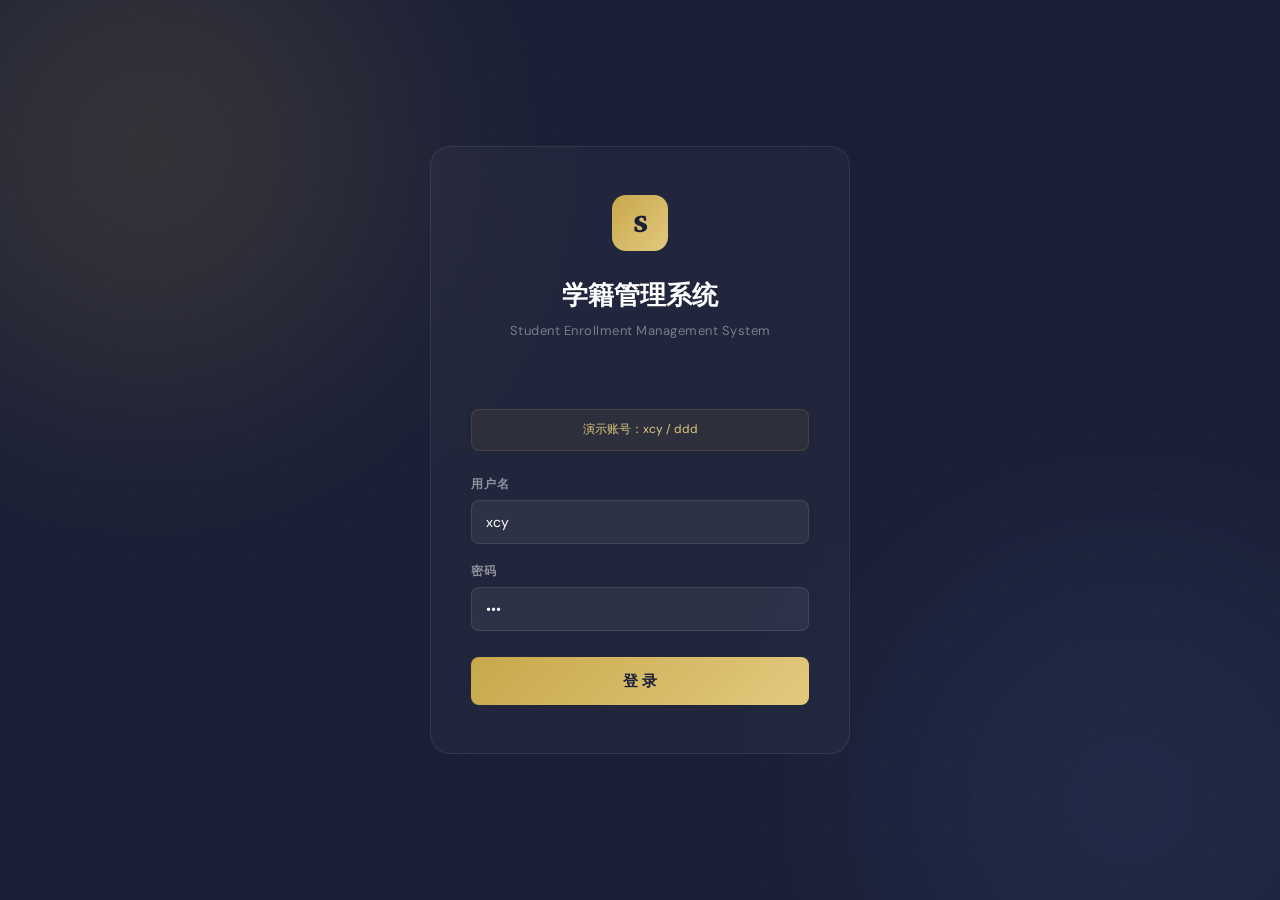
==== commit f00ab73f: "feat: 全面美化UI - 学院风设计、统计面板、搜索功能、动效优化" ====
--- a/docs/index.html
+++ b/docs/index.html
@@ -4,360 +4,1020 @@
     <meta charset="UTF-8">
     <meta name="viewport" content="width=device-width, initial-scale=1.0">
     <title>学生学籍信息管理系统</title>
+    <link rel="preconnect" href="https://fonts.googleapis.com">
+    <link href="https://fonts.googleapis.com/css2?family=Crimson+Pro:wght@400;600;700;900&family=DM+Sans:wght@300;400;500;600;700&display=swap" rel="stylesheet">
     <style>
-        @import url('https://fonts.googleapis.com/css2?family=Noto+Sans+SC:wght@300;400;500;600;700&display=swap');
+        :root {
+            --navy: #1a1f36;
+            --navy-light: #252b45;
+            --navy-lighter: #2d3454;
+            --gold: #c9a84c;
+            --gold-light: #e2c97e;
+            --gold-dim: rgba(201,168,76,0.12);
+            --cream: #f8f6f0;
+            --cream-dark: #eee9df;
+            --text: #2c2c2c;
+            --text-light: #6b6b6b;
+            --text-muted: #9a9a9a;
+            --white: #ffffff;
+            --border: #e5e0d5;
+            --success: #3d9970;
+            --success-bg: #eaf6f0;
+            --danger: #c0392b;
+            --danger-bg: #fdecea;
+            --info: #2e6da4;
+            --info-bg: #e8f0fa;
+            --warning: #d4850a;
+            --warning-bg: #fef5e7;
+            --radius: 10px;
+            --radius-lg: 16px;
+            --shadow-sm: 0 1px 3px rgba(0,0,0,0.06);
+            --shadow-md: 0 4px 16px rgba(0,0,0,0.08);
+            --shadow-lg: 0 8px 32px rgba(0,0,0,0.12);
+            --transition: 0.25s cubic-bezier(0.4,0,0.2,1);
+        }
 
         * { margin: 0; padding: 0; box-sizing: border-box; }
 
         body {
-            font-family: 'Noto Sans SC', 'Microsoft YaHei', sans-serif;
-            background: #f0f2f5;
-            color: #333;
+            font-family: 'DM Sans', -apple-system, sans-serif;
+            background: var(--cream);
+            color: var(--text);
             line-height: 1.6;
-        }
-
-        .navbar {
-            background: linear-gradient(135deg, #667eea 0%, #764ba2 100%);
-            color: #fff;
-            padding: 0 30px;
-            display: flex;
+            -webkit-font-smoothing: antialiased;
+        }
+
+        ::selection { background: var(--gold); color: var(--navy); }
+
+        .page { display: none; min-height: 100vh; }
+        .page.active { display: flex; }
+
+        /* ===== LOGIN PAGE ===== */
+        .login-page {
+            background: var(--navy);
+            justify-content: center;
+            align-items: center;
+            position: relative;
+            overflow: hidden;
+        }
+
+        .login-bg-pattern {
+            position: absolute;
+            inset: 0;
+            opacity: 0.04;
+            background-image:
+                radial-gradient(circle at 25% 25%, var(--gold) 1px, transparent 1px),
+                radial-gradient(circle at 75% 75%, var(--gold) 1px, transparent 1px);
+            background-size: 60px 60px;
+        }
+
+        .login-glow {
+            position: absolute;
+            width: 500px;
+            height: 500px;
+            border-radius: 50%;
+            filter: blur(120px);
+            opacity: 0.15;
+        }
+        .login-glow-1 { background: var(--gold); top: -100px; left: -100px; }
+        .login-glow-2 { background: #4a6fa5; bottom: -150px; right: -100px; }
+
+        .login-card {
+            position: relative;
+            z-index: 2;
+            width: 420px;
+            background: rgba(255,255,255,0.03);
+            border: 1px solid rgba(255,255,255,0.08);
+            border-radius: 20px;
+            padding: 48px 40px;
+            backdrop-filter: blur(20px);
+            animation: loginFadeIn 0.8s ease-out;
+        }
+
+        @keyframes loginFadeIn {
+            from { opacity: 0; transform: translateY(24px); }
+            to { opacity: 1; transform: translateY(0); }
+        }
+
+        .login-emblem {
+            width: 56px;
+            height: 56px;
+            background: linear-gradient(135deg, var(--gold), var(--gold-light));
+            border-radius: 14px;
+            display: flex;
+            align-items: center;
+            justify-content: center;
+            margin: 0 auto 24px;
+            font-family: 'Crimson Pro', serif;
+            font-size: 28px;
+            font-weight: 900;
+            color: var(--navy);
+        }
+
+        .login-card h2 {
+            font-family: 'Crimson Pro', serif;
+            font-size: 26px;
+            font-weight: 700;
+            color: var(--white);
+            text-align: center;
+            margin-bottom: 4px;
+        }
+
+        .login-card .login-sub {
+            text-align: center;
+            color: rgba(255,255,255,0.4);
+            font-size: 13px;
+            margin-bottom: 32px;
+            letter-spacing: 0.5px;
+        }
+
+        .login-hint {
+            background: rgba(201,168,76,0.08);
+            border: 1px solid rgba(201,168,76,0.15);
+            border-radius: 8px;
+            padding: 10px 14px;
+            margin-bottom: 24px;
+            font-size: 12px;
+            color: var(--gold-light);
+            text-align: center;
+        }
+
+        .login-error {
+            color: #e74c3c;
+            text-align: center;
+            margin-bottom: 16px;
+            font-size: 13px;
+            min-height: 20px;
+        }
+
+        .login-field {
+            margin-bottom: 18px;
+        }
+        .login-field label {
+            display: block;
+            font-size: 12px;
+            font-weight: 600;
+            color: rgba(255,255,255,0.5);
+            margin-bottom: 6px;
+            text-transform: uppercase;
+            letter-spacing: 0.8px;
+        }
+        .login-field input {
+            width: 100%;
+            padding: 12px 14px;
+            background: rgba(255,255,255,0.06);
+            border: 1px solid rgba(255,255,255,0.1);
+            border-radius: 8px;
+            font-size: 14px;
+            color: var(--white);
+            outline: none;
+            transition: var(--transition);
+            font-family: inherit;
+        }
+        .login-field input::placeholder { color: rgba(255,255,255,0.25); }
+        .login-field input:focus {
+            border-color: var(--gold);
+            background: rgba(255,255,255,0.08);
+            box-shadow: 0 0 0 3px rgba(201,168,76,0.15);
+        }
+
+        .login-btn {
+            width: 100%;
+            padding: 14px;
+            background: linear-gradient(135deg, var(--gold), var(--gold-light));
+            border: none;
+            border-radius: 8px;
+            font-size: 15px;
+            font-weight: 600;
+            color: var(--navy);
+            cursor: pointer;
+            transition: var(--transition);
+            font-family: inherit;
+            margin-top: 8px;
+        }
+        .login-btn:hover {
+            transform: translateY(-1px);
+            box-shadow: 0 6px 20px rgba(201,168,76,0.3);
+        }
+        .login-btn:active { transform: translateY(0); }
+
+        /* ===== MAIN LAYOUT ===== */
+        .main-page { flex-direction: column; }
+
+        .topbar {
+            background: var(--navy);
+            padding: 0 32px;
+            height: 60px;
+            display: flex;
+            align-items: center;
             justify-content: space-between;
-            align-items: center;
-            box-shadow: 0 2px 8px rgba(0,0,0,0.15);
-            height: 56px;
-        }
-        .navbar h1 { font-size: 18px; font-weight: 600; white-space: nowrap; }
-        .navbar .nav-links { display: flex; align-items: center; gap: 4px; flex-wrap: wrap; }
-        .navbar .nav-links a {
-            color: #fff; text-decoration: none; font-size: 13px;
-            padding: 6px 12px; border-radius: 4px; transition: background 0.3s;
-        }
-        .navbar .nav-links a:hover, .navbar .nav-links a.active { background: rgba(255,255,255,0.2); }
-
-        .container { max-width: 1100px; margin: 24px auto; padding: 0 20px; }
-
-        .login-container {
-            display: flex; justify-content: center; align-items: center;
-            min-height: 100vh; background: linear-gradient(135deg, #667eea 0%, #764ba2 100%);
-        }
-        .login-box {
-            background: #fff; border-radius: 12px; padding: 40px; width: 420px;
-            box-shadow: 0 10px 40px rgba(0,0,0,0.2);
-        }
-        .login-box h2 { text-align: center; margin-bottom: 8px; color: #333; font-size: 24px; }
-        .login-box .login-sub { text-align: center; color: #999; font-size: 13px; margin-bottom: 28px; }
-        .form-group { margin-bottom: 18px; }
-        .form-group label { display: block; margin-bottom: 6px; font-size: 14px; color: #555; font-weight: 500; }
-        .form-group input, .form-group select {
-            width: 100%; padding: 10px 12px; border: 1px solid #d9d9d9; border-radius: 6px;
-            font-size: 14px; transition: border-color 0.3s; outline: none;
-        }
-        .form-group input:focus, .form-group select:focus {
-            border-color: #667eea; box-shadow: 0 0 0 2px rgba(102,126,234,0.2);
-        }
-
+            border-bottom: 1px solid rgba(255,255,255,0.06);
+            position: sticky;
+            top: 0;
+            z-index: 100;
+        }
+
+        .topbar-brand {
+            display: flex;
+            align-items: center;
+            gap: 12px;
+        }
+        .topbar-brand .emblem-sm {
+            width: 32px;
+            height: 32px;
+            background: linear-gradient(135deg, var(--gold), var(--gold-light));
+            border-radius: 8px;
+            display: flex;
+            align-items: center;
+            justify-content: center;
+            font-family: 'Crimson Pro', serif;
+            font-size: 16px;
+            font-weight: 900;
+            color: var(--navy);
+        }
+        .topbar-brand span {
+            font-family: 'Crimson Pro', serif;
+            font-size: 17px;
+            font-weight: 600;
+            color: var(--white);
+            letter-spacing: 0.3px;
+        }
+
+        .topbar-nav {
+            display: flex;
+            align-items: center;
+            gap: 2px;
+        }
+        .topbar-nav a {
+            color: rgba(255,255,255,0.55);
+            text-decoration: none;
+            font-size: 13px;
+            font-weight: 500;
+            padding: 8px 16px;
+            border-radius: 6px;
+            transition: var(--transition);
+            cursor: pointer;
+        }
+        .topbar-nav a:hover { color: var(--white); background: rgba(255,255,255,0.06); }
+        .topbar-nav a.active { color: var(--gold-light); background: var(--gold-dim); }
+
+        .topbar-right {
+            display: flex;
+            align-items: center;
+            gap: 16px;
+        }
+        .topbar-dao {
+            display: flex;
+            align-items: center;
+            gap: 8px;
+            font-size: 12px;
+            color: rgba(255,255,255,0.4);
+        }
+        .topbar-dao select {
+            padding: 5px 10px;
+            background: rgba(255,255,255,0.06);
+            border: 1px solid rgba(255,255,255,0.1);
+            border-radius: 6px;
+            font-size: 12px;
+            color: var(--gold-light);
+            outline: none;
+            cursor: pointer;
+            font-family: inherit;
+        }
+        .topbar-dao select option { background: var(--navy); color: var(--white); }
+
+        .topbar-logout {
+            color: rgba(255,255,255,0.4) !important;
+            font-size: 12px !important;
+            padding: 6px 12px !important;
+        }
+        .topbar-logout:hover { color: #e74c3c !important; background: rgba(231,76,60,0.1) !important; }
+
+        .main-body {
+            flex: 1;
+            max-width: 1200px;
+            width: 100%;
+            margin: 0 auto;
+            padding: 28px 32px;
+        }
+
+        /* ===== STATS BAR ===== */
+        .stats-row {
+            display: grid;
+            grid-template-columns: repeat(4, 1fr);
+            gap: 16px;
+            margin-bottom: 24px;
+            animation: fadeUp 0.5s ease-out;
+        }
+
+        @keyframes fadeUp {
+            from { opacity: 0; transform: translateY(12px); }
+            to { opacity: 1; transform: translateY(0); }
+        }
+
+        .stat-card {
+            background: var(--white);
+            border: 1px solid var(--border);
+            border-radius: var(--radius);
+            padding: 20px;
+            transition: var(--transition);
+        }
+        .stat-card:hover { box-shadow: var(--shadow-md); transform: translateY(-2px); }
+
+        .stat-card .stat-icon {
+            width: 36px;
+            height: 36px;
+            border-radius: 8px;
+            display: flex;
+            align-items: center;
+            justify-content: center;
+            font-size: 16px;
+            margin-bottom: 12px;
+        }
+        .stat-card .stat-value {
+            font-family: 'Crimson Pro', serif;
+            font-size: 28px;
+            font-weight: 700;
+            color: var(--text);
+            line-height: 1;
+        }
+        .stat-card .stat-label {
+            font-size: 12px;
+            color: var(--text-muted);
+            margin-top: 4px;
+        }
+
+        /* ===== CONTENT CARD ===== */
+        .content-card {
+            background: var(--white);
+            border: 1px solid var(--border);
+            border-radius: var(--radius-lg);
+            overflow: hidden;
+            animation: fadeUp 0.5s ease-out 0.1s both;
+        }
+
+        .card-header {
+            display: flex;
+            justify-content: space-between;
+            align-items: center;
+            padding: 20px 24px;
+            border-bottom: 1px solid var(--border);
+        }
+        .card-header h3 {
+            font-family: 'Crimson Pro', serif;
+            font-size: 20px;
+            font-weight: 700;
+            color: var(--text);
+        }
+        .card-header .header-actions {
+            display: flex;
+            align-items: center;
+            gap: 10px;
+        }
+
+        .search-box {
+            display: flex;
+            align-items: center;
+            background: var(--cream);
+            border: 1px solid var(--border);
+            border-radius: 8px;
+            padding: 0 12px;
+            transition: var(--transition);
+        }
+        .search-box:focus-within {
+            border-color: var(--gold);
+            box-shadow: 0 0 0 3px var(--gold-dim);
+        }
+        .search-box svg { width: 16px; height: 16px; color: var(--text-muted); flex-shrink: 0; }
+        .search-box input {
+            border: none;
+            background: transparent;
+            padding: 8px 10px;
+            font-size: 13px;
+            outline: none;
+            width: 160px;
+            font-family: inherit;
+            color: var(--text);
+        }
+        .search-box input::placeholder { color: var(--text-muted); }
+
+        /* ===== BUTTONS ===== */
         .btn {
-            display: inline-block; padding: 8px 20px; border: none; border-radius: 6px;
-            font-size: 14px; cursor: pointer; text-decoration: none; transition: all 0.3s; text-align: center;
-        }
-        .btn-primary {
-            background: linear-gradient(135deg, #667eea 0%, #764ba2 100%);
-            color: #fff; width: 100%; padding: 12px; font-size: 16px;
-        }
-        .btn-primary:hover { opacity: 0.9; box-shadow: 0 4px 12px rgba(102,126,234,0.4); }
-        .btn-success { background-color: #52c41a; color: #fff; }
-        .btn-success:hover { background-color: #45a814; }
-        .btn-warning { background-color: #faad14; color: #fff; }
-        .btn-warning:hover { background-color: #d8960e; }
-        .btn-danger { background-color: #ff4d4f; color: #fff; }
-        .btn-danger:hover { background-color: #d9363e; }
-        .btn-info { background-color: #1890ff; color: #fff; }
-        .btn-info:hover { background-color: #096dd9; }
-        .btn-sm { padding: 4px 12px; font-size: 12px; }
-
-        .error-msg { color: #ff4d4f; text-align: center; margin-bottom: 15px; font-size: 14px; min-height: 20px; }
-
-        .table-container {
-            background: #fff; border-radius: 8px;
-            box-shadow: 0 2px 8px rgba(0,0,0,0.08); overflow: hidden;
-        }
-        .table-header {
-            display: flex; justify-content: space-between; align-items: center;
-            padding: 16px 20px; border-bottom: 1px solid #f0f0f0;
-        }
-        .table-header h3 { font-size: 16px; color: #333; }
-
-        table { width: 100%; border-collapse: collapse; }
-        table th {
-            background: #fafafa; padding: 12px 16px; text-align: left;
-            font-size: 14px; color: #555; font-weight: 600; border-bottom: 1px solid #f0f0f0;
-        }
-        table td { padding: 12px 16px; border-bottom: 1px solid #f0f0f0; font-size: 14px; }
-        table tr:hover { background: #f5f7fa; }
-
-        .pagination {
-            display: flex; justify-content: center; align-items: center;
-            padding: 16px 0; gap: 6px;
-        }
-        .pagination a, .pagination span {
-            padding: 6px 14px; border: 1px solid #d9d9d9; border-radius: 4px;
-            font-size: 14px; text-decoration: none; color: #333; transition: all 0.3s; cursor: pointer;
-        }
-        .pagination a:hover { border-color: #667eea; color: #667eea; }
-        .pagination .active { background: #667eea; color: #fff; border-color: #667eea; }
-        .pagination .disabled { color: #ccc; cursor: not-allowed; }
-
-        .form-container {
-            background: #fff; border-radius: 8px; padding: 30px;
-            box-shadow: 0 2px 8px rgba(0,0,0,0.08); max-width: 500px; margin: 0 auto;
-        }
-        .form-container h3 { margin-bottom: 20px; text-align: center; color: #333; }
-        .form-container .btn-group { text-align: center; margin-top: 24px; }
-        .form-container .btn-group .btn { margin: 0 8px; }
-
-        .view-container {
-            background: #fff; border-radius: 8px; padding: 30px;
-            box-shadow: 0 2px 8px rgba(0,0,0,0.08); max-width: 500px; margin: 0 auto;
-        }
-        .view-container h3 { margin-bottom: 20px; text-align: center; color: #333; }
-        .view-container .field-row {
-            display: flex; padding: 10px 0; border-bottom: 1px solid #f0f0f0;
-        }
-        .view-container .field-label { width: 80px; font-weight: 600; color: #555; }
-        .view-container .field-value { flex: 1; color: #333; }
-
+            display: inline-flex;
+            align-items: center;
+            gap: 6px;
+            padding: 8px 18px;
+            border: none;
+            border-radius: 8px;
+            font-size: 13px;
+            font-weight: 600;
+            cursor: pointer;
+            transition: var(--transition);
+            text-decoration: none;
+            font-family: inherit;
+            white-space: nowrap;
+        }
+        .btn-gold {
+            background: linear-gradient(135deg, var(--gold), var(--gold-light));
+            color: var(--navy);
+        }
+        .btn-gold:hover { box-shadow: 0 4px 12px rgba(201,168,76,0.3); transform: translateY(-1px); }
+
+        .btn-outline {
+            background: transparent;
+            border: 1px solid var(--border);
+            color: var(--text);
+        }
+        .btn-outline:hover { border-color: var(--gold); color: var(--gold); }
+
+        .btn-sm { padding: 5px 12px; font-size: 12px; border-radius: 6px; }
+        .btn-view { background: var(--info-bg); color: var(--info); }
+        .btn-view:hover { background: var(--info); color: var(--white); }
+        .btn-edit { background: var(--warning-bg); color: var(--warning); }
+        .btn-edit:hover { background: var(--warning); color: var(--white); }
+        .btn-del { background: var(--danger-bg); color: var(--danger); }
+        .btn-del:hover { background: var(--danger); color: var(--white); }
+
+        /* ===== TABLE ===== */
+        .data-table { width: 100%; border-collapse: collapse; }
+        .data-table th {
+            padding: 12px 20px;
+            text-align: left;
+            font-size: 11px;
+            font-weight: 700;
+            color: var(--text-muted);
+            text-transform: uppercase;
+            letter-spacing: 0.8px;
+            background: var(--cream);
+            border-bottom: 1px solid var(--border);
+        }
+        .data-table td {
+            padding: 14px 20px;
+            font-size: 14px;
+            border-bottom: 1px solid #f0ece3;
+            vertical-align: middle;
+        }
+        .data-table tbody tr {
+            transition: var(--transition);
+        }
+        .data-table tbody tr:hover {
+            background: rgba(201,168,76,0.04);
+        }
+        .data-table tbody tr:last-child td { border-bottom: none; }
+
+        .td-actions { display: flex; gap: 6px; }
+
+        .td-id {
+            font-family: 'Crimson Pro', serif;
+            font-weight: 700;
+            color: var(--text-muted);
+            font-size: 15px;
+        }
+        .td-name {
+            font-weight: 600;
+            color: var(--text);
+        }
+        .td-age {
+            color: var(--text-light);
+        }
+        .td-salary {
+            font-family: 'Crimson Pro', serif;
+            font-weight: 600;
+            color: var(--success);
+        }
+
+        .empty-row td {
+            text-align: center;
+            padding: 48px 20px;
+            color: var(--text-muted);
+            font-size: 14px;
+        }
+
+        /* ===== PAGINATION ===== */
+        .pagination-bar {
+            display: flex;
+            justify-content: space-between;
+            align-items: center;
+            padding: 16px 24px;
+            border-top: 1px solid var(--border);
+        }
+        .pagination-info {
+            font-size: 13px;
+            color: var(--text-muted);
+        }
+        .pagination-controls {
+            display: flex;
+            align-items: center;
+            gap: 4px;
+        }
+        .page-btn {
+            width: 32px;
+            height: 32px;
+            display: flex;
+            align-items: center;
+            justify-content: center;
+            border: 1px solid var(--border);
+            border-radius: 6px;
+            font-size: 13px;
+            color: var(--text);
+            cursor: pointer;
+            transition: var(--transition);
+            background: var(--white);
+            text-decoration: none;
+        }
+        .page-btn:hover { border-color: var(--gold); color: var(--gold); }
+        .page-btn.active {
+            background: var(--navy);
+            color: var(--gold-light);
+            border-color: var(--navy);
+        }
+        .page-btn.disabled {
+            color: var(--border);
+            cursor: not-allowed;
+            pointer-events: none;
+        }
+
+        /* ===== FORM VIEW ===== */
+        .form-view {
+            max-width: 520px;
+            margin: 0 auto;
+            animation: fadeUp 0.4s ease-out;
+        }
+        .form-view .content-card { overflow: visible; }
+
+        .form-title {
+            font-family: 'Crimson Pro', serif;
+            font-size: 22px;
+            font-weight: 700;
+            text-align: center;
+            padding: 24px 24px 0;
+        }
+        .form-body { padding: 24px; }
+
+        .form-field {
+            margin-bottom: 18px;
+        }
+        .form-field label {
+            display: block;
+            font-size: 12px;
+            font-weight: 700;
+            color: var(--text-light);
+            margin-bottom: 6px;
+            text-transform: uppercase;
+            letter-spacing: 0.6px;
+        }
+        .form-field input, .form-field select {
+            width: 100%;
+            padding: 11px 14px;
+            border: 1px solid var(--border);
+            border-radius: 8px;
+            font-size: 14px;
+            outline: none;
+            transition: var(--transition);
+            font-family: inherit;
+            background: var(--white);
+            color: var(--text);
+        }
+        .form-field input:focus, .form-field select:focus {
+            border-color: var(--gold);
+            box-shadow: 0 0 0 3px var(--gold-dim);
+        }
+
+        .form-actions {
+            display: flex;
+            justify-content: center;
+            gap: 12px;
+            padding: 0 24px 24px;
+        }
+
+        /* ===== DETAIL VIEW ===== */
+        .detail-view {
+            max-width: 480px;
+            margin: 0 auto;
+            animation: fadeUp 0.4s ease-out;
+        }
+        .detail-title {
+            font-family: 'Crimson Pro', serif;
+            font-size: 22px;
+            font-weight: 700;
+            text-align: center;
+            padding: 24px 24px 16px;
+        }
+        .detail-body { padding: 0 24px 24px; }
+        .detail-row {
+            display: flex;
+            padding: 12px 0;
+            border-bottom: 1px solid #f0ece3;
+        }
+        .detail-row:last-child { border-bottom: none; }
+        .detail-label {
+            width: 80px;
+            font-size: 12px;
+            font-weight: 700;
+            color: var(--text-muted);
+            text-transform: uppercase;
+            letter-spacing: 0.5px;
+            padding-top: 2px;
+        }
+        .detail-value {
+            flex: 1;
+            font-size: 15px;
+            color: var(--text);
+            font-weight: 500;
+        }
+        .detail-actions {
+            display: flex;
+            justify-content: center;
+            padding: 0 24px 24px;
+        }
+
+        /* ===== MODAL ===== */
         .modal-overlay {
-            display: none; position: fixed; top: 0; left: 0; width: 100%; height: 100%;
-            background: rgba(0,0,0,0.4); z-index: 1000; justify-content: center; align-items: center;
+            display: none;
+            position: fixed;
+            inset: 0;
+            background: rgba(26,31,54,0.5);
+            backdrop-filter: blur(4px);
+            z-index: 1000;
+            justify-content: center;
+            align-items: center;
         }
         .modal-overlay.show { display: flex; }
-        .modal {
-            background: #fff; border-radius: 8px; padding: 24px; width: 360px;
-            box-shadow: 0 6px 30px rgba(0,0,0,0.2); text-align: center;
-        }
-        .modal p { margin-bottom: 20px; font-size: 16px; }
-        .modal .btn { margin: 0 6px; }
-
+        .modal-box {
+            background: var(--white);
+            border-radius: var(--radius-lg);
+            padding: 32px;
+            width: 380px;
+            text-align: center;
+            box-shadow: var(--shadow-lg);
+            animation: modalIn 0.25s ease-out;
+        }
+        @keyframes modalIn {
+            from { opacity: 0; transform: scale(0.95); }
+            to { opacity: 1; transform: scale(1); }
+        }
+        .modal-icon {
+            width: 48px;
+            height: 48px;
+            border-radius: 50%;
+            background: var(--danger-bg);
+            display: flex;
+            align-items: center;
+            justify-content: center;
+            margin: 0 auto 16px;
+            font-size: 22px;
+        }
+        .modal-box p {
+            font-size: 16px;
+            font-weight: 500;
+            color: var(--text);
+            margin-bottom: 24px;
+        }
+        .modal-actions { display: flex; justify-content: center; gap: 12px; }
+        .btn-cancel {
+            background: var(--cream);
+            color: var(--text);
+            border: 1px solid var(--border);
+        }
+        .btn-cancel:hover { background: var(--cream-dark); }
+        .btn-danger-solid {
+            background: var(--danger);
+            color: var(--white);
+        }
+        .btn-danger-solid:hover { background: #a93226; }
+
+        /* ===== TOAST ===== */
         .toast {
-            display: none; position: fixed; top: 20px; right: 20px; padding: 12px 24px;
-            border-radius: 6px; color: #fff; font-size: 14px; z-index: 2000;
-            box-shadow: 0 4px 12px rgba(0,0,0,0.15);
-        }
-        .toast.success { background: #52c41a; }
-        .toast.error { background: #ff4d4f; }
-        .toast.show { display: block; animation: slideIn 0.3s ease; }
-        @keyframes slideIn { from { transform: translateX(100px); opacity: 0; } to { transform: translateX(0); opacity: 1; } }
-
-        .page { display: none; }
-        .page.active { display: block; }
-
-        .switch-bar {
-            background: #fff; border-radius: 8px; padding: 12px 20px; margin-bottom: 16px;
-            box-shadow: 0 2px 8px rgba(0,0,0,0.08); display: flex; align-items: center; gap: 12px; flex-wrap: wrap;
-        }
-        .switch-bar label { font-size: 14px; color: #555; font-weight: 500; }
-        .switch-bar select {
-            padding: 6px 12px; border: 1px solid #d9d9d9; border-radius: 6px; font-size: 14px;
-        }
-
-        .info-bar {
-            background: #fff; border-radius: 8px; padding: 16px 20px; margin-bottom: 16px;
-            box-shadow: 0 2px 8px rgba(0,0,0,0.08); font-size: 13px; color: #666;
-            display: flex; justify-content: space-between; align-items: center; flex-wrap: wrap; gap: 8px;
-        }
-        .info-bar a { color: #667eea; text-decoration: none; }
-        .info-bar a:hover { text-decoration: underline; }
-        .info-bar .tech-tags { display: flex; gap: 6px; flex-wrap: wrap; }
-        .info-bar .tech-tag {
-            display: inline-block; padding: 2px 8px; background: #f0f2f5;
-            border-radius: 3px; font-size: 12px; color: #666;
-        }
-
-        .login-hint {
-            background: #f6ffed; border: 1px solid #b7eb8f; border-radius: 6px;
-            padding: 10px 14px; margin-bottom: 20px; font-size: 13px; color: #52c41a;
-        }
-
-        @media (max-width: 768px) {
-            .navbar { padding: 0 12px; height: auto; flex-wrap: wrap; padding: 10px 12px; gap: 8px; }
-            .navbar h1 { font-size: 16px; }
-            .navbar .nav-links a { padding: 4px 8px; font-size: 12px; }
-            .container { padding: 0 12px; margin: 12px auto; }
-            .info-bar { flex-direction: column; align-items: flex-start; }
+            display: none;
+            position: fixed;
+            top: 24px;
+            right: 24px;
+            padding: 14px 22px;
+            border-radius: 10px;
+            font-size: 14px;
+            font-weight: 500;
+            z-index: 2000;
+            box-shadow: var(--shadow-lg);
+            animation: toastIn 0.35s ease-out;
+        }
+        .toast.success { background: var(--success); color: var(--white); }
+        .toast.error { background: var(--danger); color: var(--white); }
+        .toast.show { display: flex; align-items: center; gap: 8px; }
+        @keyframes toastIn {
+            from { opacity: 0; transform: translateX(40px); }
+            to { opacity: 1; transform: translateX(0); }
+        }
+
+        /* ===== FOOTER ===== */
+        .main-footer {
+            text-align: center;
+            padding: 20px 32px;
+            font-size: 12px;
+            color: var(--text-muted);
+            border-top: 1px solid var(--border);
+            margin-top: 32px;
+        }
+        .main-footer a { color: var(--gold); text-decoration: none; }
+        .main-footer a:hover { text-decoration: underline; }
+
+        /* ===== GENERIC ===== */
+        .generic-switch {
+            display: flex;
+            background: var(--cream);
+            border-radius: 8px;
+            padding: 3px;
+            border: 1px solid var(--border);
+        }
+        .generic-switch button {
+            padding: 6px 16px;
+            border: none;
+            border-radius: 6px;
+            font-size: 13px;
+            font-weight: 500;
+            cursor: pointer;
+            transition: var(--transition);
+            background: transparent;
+            color: var(--text-muted);
+            font-family: inherit;
+        }
+        .generic-switch button.active {
+            background: var(--white);
+            color: var(--text);
+            box-shadow: var(--shadow-sm);
+        }
+
+        /* ===== RESPONSIVE ===== */
+        @media (max-width: 900px) {
+            .stats-row { grid-template-columns: repeat(2, 1fr); }
+            .main-body { padding: 20px 16px; }
+            .topbar { padding: 0 16px; }
+            .topbar-nav a { padding: 6px 10px; font-size: 12px; }
+            .topbar-dao { display: none; }
+        }
+        @media (max-width: 600px) {
+            .stats-row { grid-template-columns: 1fr 1fr; gap: 10px; }
+            .stat-card { padding: 14px; }
+            .stat-card .stat-value { font-size: 22px; }
+            .topbar-brand span { display: none; }
+            .topbar-nav { gap: 0; }
+            .topbar-nav a { padding: 6px 8px; font-size: 11px; }
+            .search-box input { width: 100px; }
+            .card-header { flex-wrap: wrap; gap: 10px; }
+            .pagination-bar { flex-direction: column; gap: 10px; }
         }
     </style>
 </head>
 <body>
 
 <div id="toast" class="toast"></div>
+
 <div id="confirmModal" class="modal-overlay">
-    <div class="modal">
-        <p id="confirmMsg">确定删除该学生吗？</p>
-        <button class="btn btn-danger" onclick="confirmAction()">确定</button>
-        <button class="btn btn-info" onclick="closeModal()">取消</button>
+    <div class="modal-box">
+        <div class="modal-icon">⚠</div>
+        <p id="confirmMsg">确定删除该记录吗？</p>
+        <div class="modal-actions">
+            <button class="btn btn-cancel" onclick="closeModal()">取消</button>
+            <button class="btn btn-danger-solid" onclick="confirmAction()">确定删除</button>
+        </div>
     </div>
 </div>
 
-<div id="loginPage" class="page active">
-    <div class="login-container">
-        <div class="login-box">
-            <h2>学生学籍信息管理系统</h2>
-            <div class="login-sub">Student Enrollment Information Management System</div>
-            <div id="loginError" class="error-msg"></div>
-            <div class="login-hint">演示账号：用户名 xcy，密码 ddd</div>
-            <div class="form-group">
-                <label>用户名</label>
-                <input type="text" id="loginUser" placeholder="请输入用户名" value="xcy">
-            </div>
-            <div class="form-group">
-                <label>密码</label>
-                <input type="password" id="loginPass" placeholder="请输入密码" value="ddd">
-            </div>
-            <button class="btn btn-primary" onclick="doLogin()">登 录</button>
-        </div>
+<!-- ===== LOGIN PAGE ===== -->
+<div id="loginPage" class="page login-page active">
+    <div class="login-bg-pattern"></div>
+    <div class="login-glow login-glow-1"></div>
+    <div class="login-glow login-glow-2"></div>
+    <div class="login-card">
+        <div class="login-emblem">S</div>
+        <h2>学籍管理系统</h2>
+        <div class="login-sub">Student Enrollment Management System</div>
+        <div id="loginError" class="login-error"></div>
+        <div class="login-hint">演示账号：xcy / ddd</div>
+        <div class="login-field">
+            <label>用户名</label>
+            <input type="text" id="loginUser" placeholder="请输入用户名" value="xcy">
+        </div>
+        <div class="login-field">
+            <label>密码</label>
+            <input type="password" id="loginPass" placeholder="请输入密码" value="ddd">
+        </div>
+        <button class="login-btn" onclick="doLogin()">登 录</button>
     </div>
 </div>
 
-<div id="mainPage" class="page">
-    <div class="navbar">
-        <h1>学生学籍信息管理系统</h1>
-        <div class="nav-links">
-            <a href="#" onclick="showStudentList()" class="active" id="navStudent">学生管理</a>
-            <a href="#" onclick="showTeacherList()" id="navTeacher">教师管理</a>
-            <a href="#" onclick="showGenericList('student')" id="navGenericS">通用列表(学生)</a>
-            <a href="#" onclick="showGenericList('teacher')" id="navGenericT">通用列表(教师)</a>
-            <a href="#" onclick="doLogout()">退出登录</a>
+<!-- ===== MAIN PAGE ===== -->
+<div id="mainPage" class="page main-page">
+    <div class="topbar">
+        <div class="topbar-brand">
+            <div class="emblem-sm">S</div>
+            <span>学籍管理系统</span>
+        </div>
+        <div class="topbar-nav">
+            <a href="#" onclick="showView('studentList')" class="active" id="navStudent">学生管理</a>
+            <a href="#" onclick="showView('teacherList')" id="navTeacher">教师管理</a>
+            <a href="#" onclick="showView('genericList')" id="navGeneric">通用列表</a>
+        </div>
+        <div class="topbar-right">
+            <div class="topbar-dao">
+                <span>DAO</span>
+                <select id="daoType" onchange="switchDaoType()">
+                    <option value="memory">内存存储</option>
+                    <option value="db">数据库</option>
+                    <option value="dbReflect">反射SQL</option>
+                    <option value="remote">远程调用</option>
+                </select>
+            </div>
+            <a href="#" class="topbar-nav topbar-logout" onclick="doLogout()">退出</a>
         </div>
     </div>
-    <div class="container">
-        <div class="info-bar">
-            <div>
-                <a href="https://github.com/w020316/Student-Enrollment-Information-Management-System" target="_blank">GitHub 源码</a>
-                <span style="margin:0 6px;color:#d9d9d9">|</span>
-                <span>MVC + JDBC + 反射 + 注解 + Socket</span>
+
+    <div class="main-body">
+        <!-- STATS -->
+        <div class="stats-row" id="statsRow">
+            <div class="stat-card">
+                <div class="stat-icon" style="background:var(--gold-dim);color:var(--gold);">👨‍🎓</div>
+                <div class="stat-value" id="statStudentCount">12</div>
+                <div class="stat-label">学生总数</div>
             </div>
-            <div class="tech-tags">
-                <span class="tech-tag">Java 1.8</span>
-                <span class="tech-tag">Servlet/JSP</span>
-                <span class="tech-tag">MySQL</span>
-                <span class="tech-tag">Maven</span>
+            <div class="stat-card">
+                <div class="stat-icon" style="background:var(--info-bg);color:var(--info);">👩‍🏫</div>
+                <div class="stat-value" id="statTeacherCount">7</div>
+                <div class="stat-label">教师总数</div>
             </div>
-        </div>
-
-        <div class="switch-bar">
-            <label>DAO模式：</label>
-            <select id="daoType" onchange="switchDaoType()">
-                <option value="memory">内存存储 (memory)</option>
-                <option value="db">数据库存储 (db)</option>
-                <option value="dbReflect">反射动态SQL (dbReflect)</option>
-                <option value="remote">远程网络调用 (remote)</option>
-            </select>
-            <span style="color:#999; font-size:13px;" id="daoTypeHint">当前：内存存储模式</span>
-        </div>
-
-        <div id="studentListView">
-            <div class="table-container">
-                <div class="table-header">
+            <div class="stat-card">
+                <div class="stat-icon" style="background:var(--success-bg);color:var(--success);">📊</div>
+                <div class="stat-value" id="statAvgAge">21</div>
+                <div class="stat-label">学生平均年龄</div>
+            </div>
+            <div class="stat-card">
+                <div class="stat-icon" style="background:var(--warning-bg);color:var(--warning);">💰</div>
+                <div class="stat-value" id="statAvgSalary">8.9K</div>
+                <div class="stat-label">教师平均薪资</div>
+            </div>
+        </div>
+
+        <!-- STUDENT LIST -->
+        <div id="studentListView" class="view-section">
+            <div class="content-card">
+                <div class="card-header">
                     <h3>学生信息列表</h3>
-                    <a href="#" class="btn btn-success" onclick="showAddStudent()">新增学生</a>
+                    <div class="header-actions">
+                        <div class="search-box">
+                            <svg viewBox="0 0 24 24" fill="none" stroke="currentColor" stroke-width="2"><circle cx="11" cy="11" r="8"/><line x1="21" y1="21" x2="16.65" y2="16.65"/></svg>
+                            <input type="text" id="studentSearch" placeholder="搜索学生..." oninput="onStudentSearch()">
+                        </div>
+                        <button class="btn btn-gold" onclick="showView('addStudent')">+ 新增学生</button>
+                    </div>
                 </div>
-                <table>
+                <table class="data-table">
                     <thead><tr><th>编号</th><th>姓名</th><th>年龄</th><th>操作</th></tr></thead>
                     <tbody id="studentTableBody"></tbody>
                 </table>
-                <div class="pagination" id="studentPagination"></div>
+                <div class="pagination-bar">
+                    <div class="pagination-info" id="studentPageInfo"></div>
+                    <div class="pagination-controls" id="studentPagination"></div>
+                </div>
             </div>
         </div>
 
-        <div id="teacherListView" style="display:none">
-            <div class="table-container">
-                <div class="table-header">
+        <!-- TEACHER LIST -->
+        <div id="teacherListView" class="view-section" style="display:none">
+            <div class="content-card">
+                <div class="card-header">
                     <h3>教师信息列表</h3>
-                    <a href="#" class="btn btn-success" onclick="showAddTeacher()">新增教师</a>
+                    <div class="header-actions">
+                        <div class="search-box">
+                            <svg viewBox="0 0 24 24" fill="none" stroke="currentColor" stroke-width="2"><circle cx="11" cy="11" r="8"/><line x1="21" y1="21" x2="16.65" y2="16.65"/></svg>
+                            <input type="text" id="teacherSearch" placeholder="搜索教师..." oninput="onTeacherSearch()">
+                        </div>
+                        <button class="btn btn-gold" onclick="showView('addTeacher')">+ 新增教师</button>
+                    </div>
                 </div>
-                <table>
+                <table class="data-table">
                     <thead><tr><th>编号</th><th>姓名</th><th>年龄</th><th>薪资</th><th>操作</th></tr></thead>
                     <tbody id="teacherTableBody"></tbody>
                 </table>
-                <div class="pagination" id="teacherPagination"></div>
+                <div class="pagination-bar">
+                    <div class="pagination-info" id="teacherPageInfo"></div>
+                    <div class="pagination-controls" id="teacherPagination"></div>
+                </div>
             </div>
         </div>
 
-        <div id="genericListView" style="display:none">
-            <div class="table-container">
-                <div class="table-header">
-                    <h3 id="genericTitle">信息列表（注解驱动）</h3>
+        <!-- GENERIC LIST -->
+        <div id="genericListView" class="view-section" style="display:none">
+            <div class="content-card">
+                <div class="card-header">
+                    <h3>信息列表（注解驱动）</h3>
+                    <div class="header-actions">
+                        <div class="generic-switch">
+                            <button class="active" id="genericBtnStudent" onclick="switchGeneric('student')">Student</button>
+                            <button id="genericBtnTeacher" onclick="switchGeneric('teacher')">Teacher</button>
+                        </div>
+                    </div>
                 </div>
-                <table>
+                <table class="data-table">
                     <thead id="genericThead"></thead>
                     <tbody id="genericTbody"></tbody>
                 </table>
-                <div class="pagination" id="genericPagination"></div>
-            </div>
-        </div>
-
-        <div id="addStudentView" style="display:none">
-            <div class="form-container">
-                <h3>新增学生信息</h3>
-                <div class="form-group"><label>姓名</label><input type="text" id="addSName" placeholder="请输入姓名"></div>
-                <div class="form-group"><label>年龄</label><input type="number" id="addSAge" placeholder="请输入年龄"></div>
-                <div class="btn-group">
-                    <button class="btn btn-success" onclick="saveStudent()">保 存</button>
-                    <button class="btn btn-danger" onclick="showStudentList()">取 消</button>
+                <div class="pagination-bar">
+                    <div class="pagination-info" id="genericPageInfo"></div>
+                    <div class="pagination-controls" id="genericPagination"></div>
                 </div>
             </div>
         </div>
 
-        <div id="editStudentView" style="display:none">
-            <div class="form-container">
-                <h3>编辑学生信息</h3>
-                <input type="hidden" id="editSId">
-                <div class="form-group"><label>姓名</label><input type="text" id="editSName"></div>
-                <div class="form-group"><label>年龄</label><input type="number" id="editSAge"></div>
-                <div class="btn-group">
-                    <button class="btn btn-success" onclick="updateStudent()">保 存</button>
-                    <button class="btn btn-danger" onclick="showStudentList()">取 消</button>
+        <!-- ADD STUDENT -->
+        <div id="addStudentView" class="view-section" style="display:none">
+            <div class="form-view">
+                <div class="content-card">
+                    <div class="form-title">新增学生</div>
+                    <div class="form-body">
+                        <div class="form-field"><label>姓名</label><input type="text" id="addSName" placeholder="请输入姓名"></div>
+                        <div class="form-field"><label>年龄</label><input type="number" id="addSAge" placeholder="请输入年龄"></div>
+                    </div>
+                    <div class="form-actions">
+                        <button class="btn btn-outline" onclick="showView('studentList')">取消</button>
+                        <button class="btn btn-gold" onclick="saveStudent()">保存</button>
+                    </div>
                 </div>
             </div>
         </div>
 
-        <div id="viewStudentView" style="display:none">
-            <div class="view-container">
-                <h3>学生信息详情</h3>
-                <div class="field-row"><div class="field-label">编号</div><div class="field-value" id="viewSId"></div></div>
-                <div class="field-row"><div class="field-label">姓名</div><div class="field-value" id="viewSName"></div></div>
-                <div class="field-row"><div class="field-label">年龄</div><div class="field-value" id="viewSAge"></div></div>
-                <div style="text-align:center; margin-top:24px;">
-                    <button class="btn btn-info" onclick="showStudentList()">返回列表</button>
+        <!-- EDIT STUDENT -->
+        <div id="editStudentView" class="view-section" style="display:none">
+            <div class="form-view">
+                <div class="content-card">
+                    <div class="form-title">编辑学生</div>
+                    <div class="form-body">
+                        <input type="hidden" id="editSId">
+                        <div class="form-field"><label>姓名</label><input type="text" id="editSName"></div>
+                        <div class="form-field"><label>年龄</label><input type="number" id="editSAge"></div>
+                    </div>
+                    <div class="form-actions">
+                        <button class="btn btn-outline" onclick="showView('studentList')">取消</button>
+                        <button class="btn btn-gold" onclick="updateStudent()">保存</button>
+                    </div>
                 </div>
             </div>
         </div>
 
-        <div id="addTeacherView" style="display:none">
-            <div class="form-container">
-                <h3>新增教师信息</h3>
-                <div class="form-group"><label>姓名</label><input type="text" id="addTName" placeholder="请输入姓名"></div>
-                <div class="form-group"><label>年龄</label><input type="number" id="addTAge" placeholder="请输入年龄"></div>
-                <div class="form-group"><label>薪资</label><input type="number" step="0.01" id="addTSalary" placeholder="请输入薪资"></div>
-                <div class="btn-group">
-                    <button class="btn btn-success" onclick="saveTeacher()">保 存</button>
-                    <button class="btn btn-danger" onclick="showTeacherList()">取 消</button>
+        <!-- VIEW STUDENT -->
+        <div id="viewStudentView" class="view-section" style="display:none">
+            <div class="detail-view">
+                <div class="content-card">
+                    <div class="detail-title">学生详情</div>
+                    <div class="detail-body">
+                        <div class="detail-row"><div class="detail-label">编号</div><div class="detail-value" id="viewSId"></div></div>
+                        <div class="detail-row"><div class="detail-label">姓名</div><div class="detail-value" id="viewSName"></div></div>
+                        <div class="detail-row"><div class="detail-label">年龄</div><div class="detail-value" id="viewSAge"></div></div>
+                    </div>
+                    <div class="detail-actions">
+                        <button class="btn btn-outline" onclick="showView('studentList')">返回列表</button>
+                    </div>
                 </div>
             </div>
         </div>
 
-        <div id="editTeacherView" style="display:none">
-            <div class="form-container">
-                <h3>编辑教师信息</h3>
-                <input type="hidden" id="editTId">
-                <div class="form-group"><label>姓名</label><input type="text" id="editTName"></div>
-                <div class="form-group"><label>年龄</label><input type="number" id="editTAge"></div>
-                <div class="form-group"><label>薪资</label><input type="number" step="0.01" id="editTSalary"></div>
-                <div class="btn-group">
-                    <button class="btn btn-success" onclick="updateTeacher()">保 存</button>
-                    <button class="btn btn-danger" onclick="showTeacherList()">取 消</button>
+        <!-- ADD TEACHER -->
+        <div id="addTeacherView" class="view-section" style="display:none">
+            <div class="form-view">
+                <div class="content-card">
+                    <div class="form-title">新增教师</div>
+                    <div class="form-body">
+                        <div class="form-field"><label>姓名</label><input type="text" id="addTName" placeholder="请输入姓名"></div>
+                        <div class="form-field"><label>年龄</label><input type="number" id="addTAge" placeholder="请输入年龄"></div>
+                        <div class="form-field"><label>薪资</label><input type="number" step="0.01" id="addTSalary" placeholder="请输入薪资"></div>
+                    </div>
+                    <div class="form-actions">
+                        <button class="btn btn-outline" onclick="showView('teacherList')">取消</button>
+                        <button class="btn btn-gold" onclick="saveTeacher()">保存</button>
+                    </div>
                 </div>
             </div>
+        </div>
+
+        <!-- EDIT TEACHER -->
+        <div id="editTeacherView" class="view-section" style="display:none">
+            <div class="form-view">
+                <div class="content-card">
+                    <div class="form-title">编辑教师</div>
+                    <div class="form-body">
+                        <input type="hidden" id="editTId">
+                        <div class="form-field"><label>姓名</label><input type="text" id="editTName"></div>
+                        <div class="form-field"><label>年龄</label><input type="number" id="editTAge"></div>
+                        <div class="form-field"><label>薪资</label><input type="number" step="0.01" id="editTSalary"></div>
+                    </div>
+                    <div class="form-actions">
+                        <button class="btn btn-outline" onclick="showView('teacherList')">取消</button>
+                        <button class="btn btn-gold" onclick="updateTeacher()">保存</button>
+                    </div>
+                </div>
+            </div>
+        </div>
+
+        <div class="main-footer">
+            学生学籍信息管理系统 · MVC + JDBC + 反射 + 注解 + Socket · <a href="https://github.com/w020316/Student-Enrollment-Information-Management-System" target="_blank">GitHub</a>
         </div>
     </div>
 </div>
@@ -372,20 +1032,22 @@
     {id:11, name:'陈三', age:22}, {id:12, name:'褚四', age:21}
 ];
 var teachers = [
-    {id:1, name:'刘老师', age:35, salary:8000.0}, {id:2, name:'陈老师', age:40, salary:9500.0},
-    {id:3, name:'杨老师', age:38, salary:8800.0}, {id:4, name:'黄老师', age:45, salary:10200.0},
-    {id:5, name:'林老师', age:33, salary:7500.0}, {id:6, name:'何老师', age:42, salary:9800.0},
-    {id:7, name:'罗老师', age:36, salary:8200.0}
+    {id:1, name:'刘老师', age:35, salary:8000}, {id:2, name:'陈老师', age:40, salary:9500},
+    {id:3, name:'杨老师', age:38, salary:8800}, {id:4, name:'黄老师', age:45, salary:10200},
+    {id:5, name:'林老师', age:33, salary:7500}, {id:6, name:'何老师', age:42, salary:9800},
+    {id:7, name:'罗老师', age:36, salary:8200}
 ];
 var nextSId = 13, nextTId = 8;
 var sPage = 1, tPage = 1, gPage = 1, gEntity = 'student';
 var PAGE_SIZE = 5;
 var pendingAction = null;
+var studentSearchKey = '', teacherSearchKey = '';
 
 function showToast(msg, type) {
     var t = document.getElementById('toast');
-    t.textContent = msg; t.className = 'toast ' + type + ' show';
-    setTimeout(function(){ t.className = 'toast'; }, 2000);
+    t.textContent = msg;
+    t.className = 'toast ' + type + ' show';
+    setTimeout(function(){ t.className = 'toast'; }, 2500);
 }
 function closeModal() { document.getElementById('confirmModal').classList.remove('show'); pendingAction = null; }
 function confirmAction() { if(pendingAction) pendingAction(); closeModal(); }
@@ -401,7 +1063,7 @@
     if (u === 'xcy' && p === 'ddd') {
         document.getElementById('loginPage').classList.remove('active');
         document.getElementById('mainPage').classList.add('active');
-        showStudentList();
+        showView('studentList');
     } else {
         document.getElementById('loginError').textContent = '用户名或密码错误';
     }
@@ -414,87 +1076,126 @@
 
 function switchDaoType() {
     var v = document.getElementById('daoType').value;
-    var hints = {memory:'当前：内存存储模式', db:'当前：数据库存储模式', dbReflect:'当前：反射动态SQL模式', remote:'当前：远程网络调用模式'};
-    document.getElementById('daoTypeHint').textContent = hints[v] || '';
-    showToast('已切换到 ' + v + ' 模式', 'success');
-}
-
-function hideAllViews() {
-    ['studentListView','teacherListView','genericListView','addStudentView','editStudentView','viewStudentView','addTeacherView','editTeacherView'].forEach(function(id){
-        document.getElementById(id).style.display = 'none';
+    var names = {memory:'内存存储', db:'数据库存储', dbReflect:'反射动态SQL', remote:'远程网络调用'};
+    showToast('已切换到' + names[v] + '模式', 'success');
+}
+
+function updateStats() {
+    document.getElementById('statStudentCount').textContent = students.length;
+    document.getElementById('statTeacherCount').textContent = teachers.length;
+    var avgAge = students.length ? (students.reduce(function(s,x){return s+x.age},0)/students.length).toFixed(1) : 0;
+    document.getElementById('statAvgAge').textContent = avgAge;
+    var avgSal = teachers.length ? (teachers.reduce(function(s,x){return s+x.salary},0)/teachers.length/1000).toFixed(1) : 0;
+    document.getElementById('statAvgSalary').textContent = avgSal + 'K';
+}
+
+function showView(name) {
+    var views = ['studentListView','teacherListView','genericListView','addStudentView','editStudentView','viewStudentView','addTeacherView','editTeacherView'];
+    views.forEach(function(id){ document.getElementById(id).style.display = 'none'; });
+    document.querySelectorAll('.topbar-nav a').forEach(function(a){ a.classList.remove('active'); });
+
+    var viewMap = {
+        studentList: 'studentListView',
+        teacherList: 'teacherListView',
+        genericList: 'genericListView',
+        addStudent: 'addStudentView',
+        editStudent: 'editStudentView',
+        viewStudent: 'viewStudentView',
+        addTeacher: 'addTeacherView',
+        editTeacher: 'editTeacherView'
+    };
+    var navMap = {
+        studentList: 'navStudent',
+        teacherList: 'navTeacher',
+        genericList: 'navGeneric'
+    };
+
+    document.getElementById(viewMap[name]).style.display = 'block';
+    if (navMap[name]) document.getElementById(navMap[name]).classList.add('active');
+
+    if (name === 'studentList') renderStudentTable();
+    else if (name === 'teacherList') renderTeacherTable();
+    else if (name === 'genericList') renderGenericTable();
+    updateStats();
+}
+
+function onStudentSearch() {
+    studentSearchKey = document.getElementById('studentSearch').value.trim().toLowerCase();
+    sPage = 1;
+    renderStudentTable();
+}
+function onTeacherSearch() {
+    teacherSearchKey = document.getElementById('teacherSearch').value.trim().toLowerCase();
+    tPage = 1;
+    renderTeacherTable();
+}
+
+function getFilteredStudents() {
+    if (!studentSearchKey) return students;
+    return students.filter(function(s) {
+        return s.name.toLowerCase().indexOf(studentSearchKey) !== -1 || String(s.id).indexOf(studentSearchKey) !== -1;
     });
-    document.querySelectorAll('.navbar .nav-links a').forEach(function(a){ a.classList.remove('active'); });
-}
-
-function showStudentList() {
-    hideAllViews(); document.getElementById('studentListView').style.display = 'block';
-    document.getElementById('navStudent').classList.add('active');
-    renderStudentTable();
-}
-function showTeacherList() {
-    hideAllViews(); document.getElementById('teacherListView').style.display = 'block';
-    document.getElementById('navTeacher').classList.add('active');
-    renderTeacherTable();
-}
-function showGenericList(entity) {
-    hideAllViews(); document.getElementById('genericListView').style.display = 'block';
-    gEntity = entity;
-    document.getElementById('navGeneric' + (entity === 'student' ? 'S' : 'T')).classList.add('active');
-    renderGenericTable();
-}
-function showAddStudent() { hideAllViews(); document.getElementById('addStudentView').style.display = 'block'; }
-function showAddTeacher() { hideAllViews(); document.getElementById('addTeacherView').style.display = 'block'; }
+}
+function getFilteredTeachers() {
+    if (!teacherSearchKey) return teachers;
+    return teachers.filter(function(t) {
+        return t.name.toLowerCase().indexOf(teacherSearchKey) !== -1 || String(t.id).indexOf(teacherSearchKey) !== -1;
+    });
+}
 
 function renderStudentTable() {
+    var data = getFilteredStudents();
     var tbody = document.getElementById('studentTableBody');
-    var total = students.length;
+    var total = data.length;
     var totalPages = Math.max(1, Math.ceil(total / PAGE_SIZE));
     if (sPage > totalPages) sPage = totalPages;
     var start = (sPage - 1) * PAGE_SIZE;
-    var pageData = students.slice(start, start + PAGE_SIZE);
+    var pageData = data.slice(start, start + PAGE_SIZE);
 
     if (pageData.length === 0) {
-        tbody.innerHTML = '<tr><td colspan="4" style="text-align:center;padding:30px;color:#999">暂无学生数据</td></tr>';
+        tbody.innerHTML = '<tr class="empty-row"><td colspan="4">暂无学生数据</td></tr>';
     } else {
         tbody.innerHTML = pageData.map(function(s){
-            return '<tr><td>'+s.id+'</td><td>'+s.name+'</td><td>'+s.age+'</td><td>'
-                +'<a href="#" class="btn btn-info btn-sm" onclick="viewStudent('+s.id+')">查看</a> '
-                +'<a href="#" class="btn btn-warning btn-sm" onclick="editStudent('+s.id+')">编辑</a> '
-                +'<a href="#" class="btn btn-danger btn-sm" onclick="deleteStudent('+s.id+')">删除</a>'
-                +'</td></tr>';
+            return '<tr><td class="td-id">#' + s.id + '</td><td class="td-name">' + s.name + '</td><td class="td-age">' + s.age + '</td>'
+                + '<td><div class="td-actions">'
+                + '<button class="btn btn-sm btn-view" onclick="viewStudent('+s.id+')">查看</button>'
+                + '<button class="btn btn-sm btn-edit" onclick="editStudent('+s.id+')">编辑</button>'
+                + '<button class="btn btn-sm btn-del" onclick="deleteStudent('+s.id+')">删除</button>'
+                + '</div></td></tr>';
         }).join('');
     }
-    renderPagination('studentPagination', sPage, totalPages, total, function(p){ sPage = p; renderStudentTable(); });
+    renderPagination('studentPagination', 'studentPageInfo', sPage, totalPages, total, start + 1, Math.min(start + PAGE_SIZE, total), function(p){ sPage = p; renderStudentTable(); });
 }
 
 function renderTeacherTable() {
+    var data = getFilteredTeachers();
     var tbody = document.getElementById('teacherTableBody');
-    var total = teachers.length;
+    var total = data.length;
     var totalPages = Math.max(1, Math.ceil(total / PAGE_SIZE));
     if (tPage > totalPages) tPage = totalPages;
     var start = (tPage - 1) * PAGE_SIZE;
-    var pageData = teachers.slice(start, start + PAGE_SIZE);
+    var pageData = data.slice(start, start + PAGE_SIZE);
 
     if (pageData.length === 0) {
-        tbody.innerHTML = '<tr><td colspan="5" style="text-align:center;padding:30px;color:#999">暂无教师数据</td></tr>';
+        tbody.innerHTML = '<tr class="empty-row"><td colspan="5">暂无教师数据</td></tr>';
     } else {
         tbody.innerHTML = pageData.map(function(t){
-            return '<tr><td>'+t.id+'</td><td>'+t.name+'</td><td>'+t.age+'</td><td>'+t.salary+'</td><td>'
-                +'<a href="#" class="btn btn-warning btn-sm" onclick="editTeacher('+t.id+')">编辑</a> '
-                +'<a href="#" class="btn btn-danger btn-sm" onclick="deleteTeacher('+t.id+')">删除</a>'
-                +'</td></tr>';
+            return '<tr><td class="td-id">#' + t.id + '</td><td class="td-name">' + t.name + '</td><td class="td-age">' + t.age + '</td><td class="td-salary">¥' + t.salary.toLocaleString() + '</td>'
+                + '<td><div class="td-actions">'
+                + '<button class="btn btn-sm btn-edit" onclick="editTeacher('+t.id+')">编辑</button>'
+                + '<button class="btn btn-sm btn-del" onclick="deleteTeacher('+t.id+')">删除</button>'
+                + '</div></td></tr>';
         }).join('');
     }
-    renderPagination('teacherPagination', tPage, totalPages, total, function(p){ tPage = p; renderTeacherTable(); });
+    renderPagination('teacherPagination', 'teacherPageInfo', tPage, totalPages, total, start + 1, Math.min(start + PAGE_SIZE, total), function(p){ tPage = p; renderTeacherTable(); });
 }
 
 function renderGenericTable() {
     var data = gEntity === 'student' ? students : teachers;
     var cols = gEntity === 'student'
-        ? [{label:'编号',field:'id'},{label:'姓名',field:'name'},{label:'年龄',field:'age'}]
-        : [{label:'编号',field:'id'},{label:'姓名',field:'name'},{label:'年龄',field:'age'},{label:'薪资',field:'salary'}];
-
-    document.getElementById('genericTitle').textContent = (gEntity === 'student' ? 'student' : 'teacher') + ' 信息列表（注解驱动）';
+        ? [{label:'编号',field:'id',cls:'td-id'},{label:'姓名',field:'name',cls:'td-name'},{label:'年龄',field:'age',cls:'td-age'}]
+        : [{label:'编号',field:'id',cls:'td-id'},{label:'姓名',field:'name',cls:'td-name'},{label:'年龄',field:'age',cls:'td-age'},{label:'薪资',field:'salary',cls:'td-salary'}];
+
     document.getElementById('genericThead').innerHTML = '<tr>' + cols.map(function(c){ return '<th>'+c.label+'</th>'; }).join('') + '</tr>';
 
     var total = data.length;
@@ -504,66 +1205,80 @@
     var pageData = data.slice(start, start + PAGE_SIZE);
 
     if (pageData.length === 0) {
-        document.getElementById('genericTbody').innerHTML = '<tr><td colspan="'+(cols.length+1)+'" style="text-align:center;padding:30px;color:#999">暂无数据</td></tr>';
+        document.getElementById('genericTbody').innerHTML = '<tr class="empty-row"><td colspan="'+cols.length+'">暂无数据</td></tr>';
     } else {
         document.getElementById('genericTbody').innerHTML = pageData.map(function(item){
-            return '<tr>' + cols.map(function(c){ return '<td>'+(item[c.field] !== undefined ? item[c.field] : '')+'</td>'; }).join('') + '</tr>';
+            return '<tr>' + cols.map(function(c){
+                var val = item[c.field];
+                if (c.field === 'id') val = '#' + val;
+                if (c.field === 'salary') val = '¥' + val.toLocaleString();
+                return '<td class="'+c.cls+'">'+val+'</td>';
+            }).join('') + '</tr>';
         }).join('');
     }
-    renderPagination('genericPagination', gPage, totalPages, total, function(p){ gPage = p; renderGenericTable(); });
-}
-
-function renderPagination(containerId, current, totalPages, totalCount, callback) {
-    var c = document.getElementById(containerId);
+    renderPagination('genericPagination', 'genericPageInfo', gPage, totalPages, total, start + 1, Math.min(start + PAGE_SIZE, total), function(p){ gPage = p; renderGenericTable(); });
+}
+
+function renderPagination(ctrlId, infoId, current, totalPages, totalCount, rangeStart, rangeEnd, callback) {
+    var ctrl = document.getElementById(ctrlId);
+    var info = document.getElementById(infoId);
+    info.textContent = '显示 ' + rangeStart + '-' + rangeEnd + ' 条，共 ' + totalCount + ' 条';
+
     var html = '';
-    if (current > 1) {
-        html += '<a onclick="arguments[0].preventDefault()">首页</a>';
-        html += '<a onclick="arguments[0].preventDefault()">上一页</a>';
-    } else {
-        html += '<span class="disabled">首页</span><span class="disabled">上一页</span>';
+    html += '<button class="page-btn' + (current <= 1 ? ' disabled' : '') + '" data-action="first">«</button>';
+    html += '<button class="page-btn' + (current <= 1 ? ' disabled' : '') + '" data-action="prev">‹</button>';
+
+    var startP = Math.max(1, current - 2);
+    var endP = Math.min(totalPages, current + 2);
+    if (startP > 1) html += '<button class="page-btn" data-page="1">1</button>';
+    if (startP > 2) html += '<span style="padding:0 4px;color:var(--text-muted)">…</span>';
+    for (var i = startP; i <= endP; i++) {
+        html += '<button class="page-btn' + (i === current ? ' active' : '') + '" data-page="'+i+'">'+i+'</button>';
     }
-    for (var i = 1; i <= totalPages; i++) {
-        html += i === current ? '<span class="active">'+i+'</span>' : '<a onclick="arguments[0].preventDefault()">'+i+'</a>';
-    }
-    if (current < totalPages) {
-        html += '<a onclick="arguments[0].preventDefault()">下一页</a>';
-        html += '<a onclick="arguments[0].preventDefault()">末页</a>';
-    } else {
-        html += '<span class="disabled">下一页</span><span class="disabled">末页</span>';
-    }
-    html += '<span style="margin-left:10px;color:#999;font-size:13px">共 '+totalCount+' 条</span>';
-    c.innerHTML = html;
-
-    var links = c.querySelectorAll('a');
-    links.forEach(function(a){
-        a.addEventListener('click', function(e){
-            e.preventDefault();
-            var text = a.textContent.trim();
-            if (text === '首页') callback(1);
-            else if (text === '上一页') callback(current - 1);
-            else if (text === '下一页') callback(current + 1);
-            else if (text === '末页') callback(totalPages);
-            else { var p = parseInt(text); if (!isNaN(p)) callback(p); }
+    if (endP < totalPages - 1) html += '<span style="padding:0 4px;color:var(--text-muted)">…</span>';
+    if (endP < totalPages) html += '<button class="page-btn" data-page="'+totalPages+'">'+totalPages+'</button>';
+
+    html += '<button class="page-btn' + (current >= totalPages ? ' disabled' : '') + '" data-action="next">›</button>';
+    html += '<button class="page-btn' + (current >= totalPages ? ' disabled' : '') + '" data-action="last">»</button>';
+
+    ctrl.innerHTML = html;
+    ctrl.querySelectorAll('.page-btn:not(.disabled)').forEach(function(btn){
+        btn.addEventListener('click', function(){
+            var action = btn.getAttribute('data-action');
+            var page = btn.getAttribute('data-page');
+            if (action === 'first') callback(1);
+            else if (action === 'prev') callback(current - 1);
+            else if (action === 'next') callback(current + 1);
+            else if (action === 'last') callback(totalPages);
+            else if (page) callback(parseInt(page));
         });
     });
+}
+
+function switchGeneric(entity) {
+    gEntity = entity;
+    gPage = 1;
+    document.getElementById('genericBtnStudent').classList.toggle('active', entity === 'student');
+    document.getElementById('genericBtnTeacher').classList.toggle('active', entity === 'teacher');
+    renderGenericTable();
 }
 
 function saveStudent() {
     var name = document.getElementById('addSName').value.trim();
     var age = parseInt(document.getElementById('addSAge').value);
     if (!name) { showToast('请输入姓名', 'error'); return; }
-    if (isNaN(age)) { showToast('请输入有效年龄', 'error'); return; }
+    if (isNaN(age) || age < 1) { showToast('请输入有效年龄', 'error'); return; }
     students.push({id: nextSId++, name: name, age: age});
     showToast('新增学生成功', 'success');
     document.getElementById('addSName').value = '';
     document.getElementById('addSAge').value = '';
-    showStudentList();
+    showView('studentList');
 }
 
 function editStudent(id) {
     var s = students.find(function(x){ return x.id === id; });
     if (!s) return;
-    hideAllViews(); document.getElementById('editStudentView').style.display = 'block';
+    showView('editStudent');
     document.getElementById('editSId').value = s.id;
     document.getElementById('editSName').value = s.name;
     document.getElementById('editSAge').value = s.age;
@@ -577,23 +1292,25 @@
     var s = students.find(function(x){ return x.id === id; });
     if (s) { s.name = name; s.age = age; }
     showToast('修改学生成功', 'success');
-    showStudentList();
+    showView('studentList');
 }
 
 function viewStudent(id) {
     var s = students.find(function(x){ return x.id === id; });
     if (!s) return;
-    hideAllViews(); document.getElementById('viewStudentView').style.display = 'block';
-    document.getElementById('viewSId').textContent = s.id;
+    showView('viewStudent');
+    document.getElementById('viewSId').textContent = '#' + s.id;
     document.getElementById('viewSName').textContent = s.name;
     document.getElementById('viewSAge').textContent = s.age;
 }
 
 function deleteStudent(id) {
-    showConfirm('确定删除该学生吗？', function(){
+    var s = students.find(function(x){ return x.id === id; });
+    showConfirm('确定删除学生「' + (s ? s.name : '') + '」吗？此操作不可撤销。', function(){
         students = students.filter(function(x){ return x.id !== id; });
         showToast('删除学生成功', 'success');
         renderStudentTable();
+        updateStats();
     });
 }
 
@@ -602,20 +1319,20 @@
     var age = parseInt(document.getElementById('addTAge').value);
     var salary = parseFloat(document.getElementById('addTSalary').value);
     if (!name) { showToast('请输入姓名', 'error'); return; }
-    if (isNaN(age)) { showToast('请输入有效年龄', 'error'); return; }
-    if (isNaN(salary)) { showToast('请输入有效薪资', 'error'); return; }
+    if (isNaN(age) || age < 1) { showToast('请输入有效年龄', 'error'); return; }
+    if (isNaN(salary) || salary < 0) { showToast('请输入有效薪资', 'error'); return; }
     teachers.push({id: nextTId++, name: name, age: age, salary: salary});
     showToast('新增教师成功', 'success');
     document.getElementById('addTName').value = '';
     document.getElementById('addTAge').value = '';
     document.getElementById('addTSalary').value = '';
-    showTeacherList();
+    showView('teacherList');
 }
 
 function editTeacher(id) {
     var t = teachers.find(function(x){ return x.id === id; });
     if (!t) return;
-    hideAllViews(); document.getElementById('editTeacherView').style.display = 'block';
+    showView('editTeacher');
     document.getElementById('editTId').value = t.id;
     document.getElementById('editTName').value = t.name;
     document.getElementById('editTAge').value = t.age;
@@ -631,14 +1348,16 @@
     var t = teachers.find(function(x){ return x.id === id; });
     if (t) { t.name = name; t.age = age; t.salary = salary; }
     showToast('修改教师成功', 'success');
-    showTeacherList();
+    showView('teacherList');
 }
 
 function deleteTeacher(id) {
-    showConfirm('确定删除该教师吗？', function(){
+    var t = teachers.find(function(x){ return x.id === id; });
+    showConfirm('确定删除教师「' + (t ? t.name : '') + '」吗？此操作不可撤销。', function(){
         teachers = teachers.filter(function(x){ return x.id !== id; });
         showToast('删除教师成功', 'success');
         renderTeacherTable();
+        updateStats();
     });
 }
 
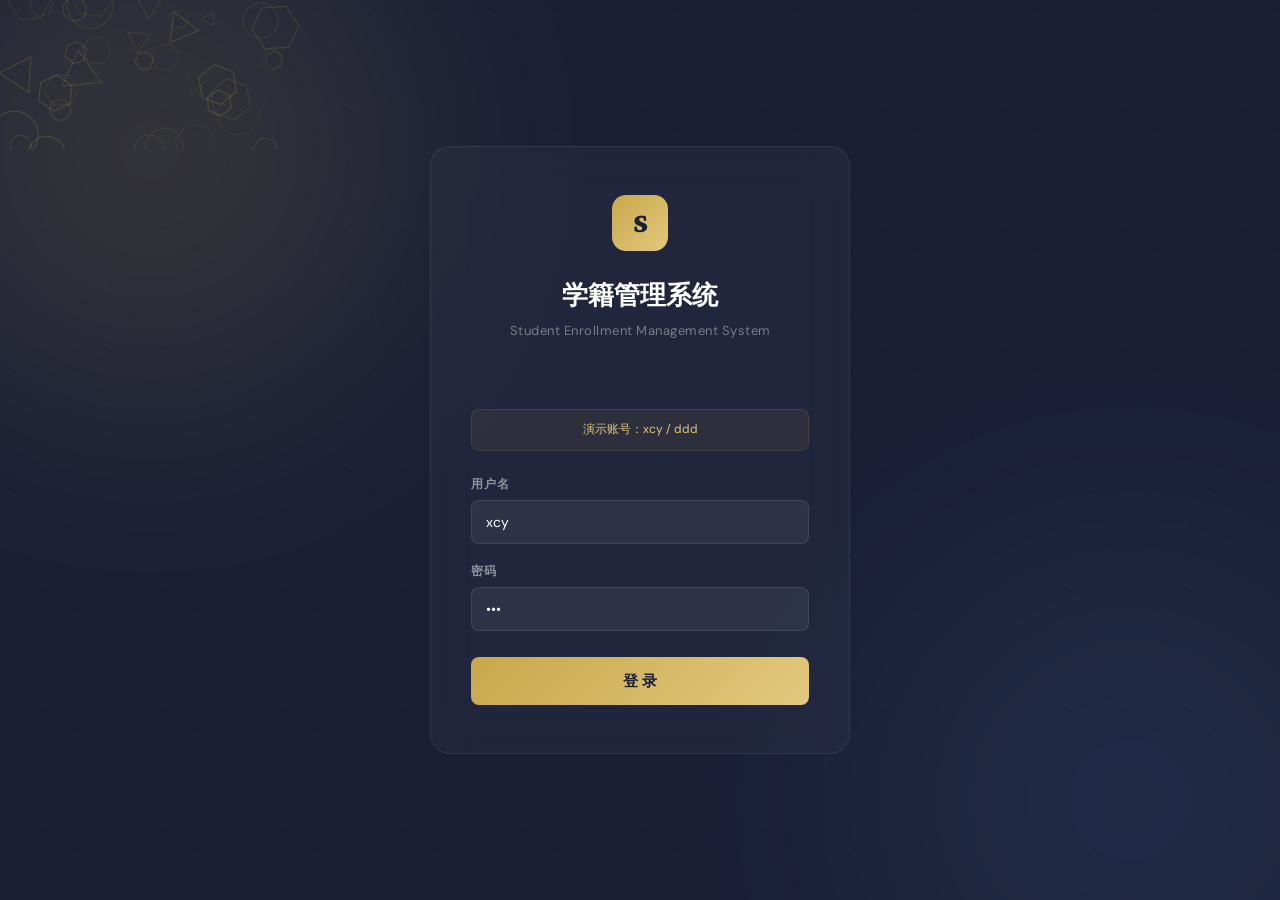
==== commit 77527397: "feat: 全面优化前端页面 - 粒子动画、数据可视化、暗色模式、过渡动效、移动端适配" ====
--- a/docs/index.html
+++ b/docs/index.html
@@ -35,16 +35,50 @@
             --shadow-md: 0 4px 16px rgba(0,0,0,0.08);
             --shadow-lg: 0 8px 32px rgba(0,0,0,0.12);
             --transition: 0.25s cubic-bezier(0.4,0,0.2,1);
+            --bg-body: var(--cream);
+            --bg-card: var(--white);
+            --bg-cream-input: var(--cream);
+            --bg-table-head: var(--cream);
+            --border-row: #f0ece3;
+            --chart-text: var(--text-muted);
+            --chart-bar-student: var(--gold);
+            --chart-bar-teacher: var(--info);
+            --chart-grid: rgba(0,0,0,0.06);
+        }
+
+        [data-theme="dark"] {
+            --cream: #141824;
+            --cream-dark: #1a1f30;
+            --text: #e0ddd6;
+            --text-light: #a8a5a0;
+            --text-muted: #706e6a;
+            --white: #1e2338;
+            --border: #2d3350;
+            --success-bg: rgba(61,153,112,0.12);
+            --danger-bg: rgba(192,57,43,0.12);
+            --info-bg: rgba(46,109,164,0.12);
+            --warning-bg: rgba(212,133,10,0.12);
+            --shadow-sm: 0 1px 3px rgba(0,0,0,0.2);
+            --shadow-md: 0 4px 16px rgba(0,0,0,0.25);
+            --shadow-lg: 0 8px 32px rgba(0,0,0,0.35);
+            --bg-body: #0f1219;
+            --bg-card: #1a1f36;
+            --bg-cream-input: #252b45;
+            --bg-table-head: #1e2338;
+            --border-row: #2d3350;
+            --chart-text: #706e6a;
+            --chart-grid: rgba(255,255,255,0.06);
         }
 
         * { margin: 0; padding: 0; box-sizing: border-box; }
 
         body {
             font-family: 'DM Sans', -apple-system, sans-serif;
-            background: var(--cream);
+            background: var(--bg-body);
             color: var(--text);
             line-height: 1.6;
             -webkit-font-smoothing: antialiased;
+            transition: background 0.4s ease, color 0.4s ease;
         }
 
         ::selection { background: var(--gold); color: var(--navy); }
@@ -52,13 +86,19 @@
         .page { display: none; min-height: 100vh; }
         .page.active { display: flex; }
 
-        /* ===== LOGIN PAGE ===== */
         .login-page {
             background: var(--navy);
             justify-content: center;
             align-items: center;
             position: relative;
             overflow: hidden;
+        }
+
+        #loginCanvas {
+            position: absolute;
+            inset: 0;
+            z-index: 1;
+            pointer-events: none;
         }
 
         .login-bg-pattern {
@@ -201,7 +241,6 @@
         }
         .login-btn:active { transform: translateY(0); }
 
-        /* ===== MAIN LAYOUT ===== */
         .main-page { flex-direction: column; }
 
         .topbar {
@@ -293,15 +332,154 @@
         }
         .topbar-logout:hover { color: #e74c3c !important; background: rgba(231,76,60,0.1) !important; }
 
+        .theme-toggle {
+            width: 36px;
+            height: 36px;
+            border-radius: 8px;
+            border: 1px solid rgba(255,255,255,0.1);
+            background: rgba(255,255,255,0.06);
+            color: var(--gold-light);
+            cursor: pointer;
+            display: flex;
+            align-items: center;
+            justify-content: center;
+            transition: var(--transition);
+            font-size: 16px;
+            padding: 0;
+        }
+        .theme-toggle:hover {
+            background: rgba(255,255,255,0.1);
+            border-color: var(--gold);
+        }
+
+        .hamburger-btn {
+            display: none;
+            width: 36px;
+            height: 36px;
+            border-radius: 8px;
+            border: 1px solid rgba(255,255,255,0.1);
+            background: rgba(255,255,255,0.06);
+            color: var(--gold-light);
+            cursor: pointer;
+            align-items: center;
+            justify-content: center;
+            transition: var(--transition);
+            font-size: 18px;
+            padding: 0;
+        }
+        .hamburger-btn:hover { background: rgba(255,255,255,0.1); }
+
+        .mobile-nav-overlay {
+            display: none;
+            position: fixed;
+            inset: 0;
+            background: rgba(26,31,54,0.8);
+            backdrop-filter: blur(4px);
+            z-index: 200;
+        }
+        .mobile-nav-overlay.show { display: block; }
+
+        .mobile-nav-drawer {
+            position: fixed;
+            top: 0;
+            right: -280px;
+            width: 280px;
+            height: 100%;
+            background: var(--navy);
+            z-index: 201;
+            transition: right 0.35s cubic-bezier(0.4,0,0.2,1);
+            padding: 24px;
+            display: flex;
+            flex-direction: column;
+            gap: 8px;
+            border-left: 1px solid rgba(255,255,255,0.08);
+        }
+        .mobile-nav-drawer.open { right: 0; }
+
+        .mobile-nav-drawer .drawer-header {
+            display: flex;
+            justify-content: space-between;
+            align-items: center;
+            margin-bottom: 16px;
+            padding-bottom: 16px;
+            border-bottom: 1px solid rgba(255,255,255,0.08);
+        }
+        .mobile-nav-drawer .drawer-header span {
+            font-family: 'Crimson Pro', serif;
+            font-size: 18px;
+            font-weight: 600;
+            color: var(--white);
+        }
+        .mobile-nav-close {
+            width: 32px;
+            height: 32px;
+            border-radius: 6px;
+            border: none;
+            background: rgba(255,255,255,0.06);
+            color: rgba(255,255,255,0.5);
+            cursor: pointer;
+            font-size: 18px;
+            display: flex;
+            align-items: center;
+            justify-content: center;
+            transition: var(--transition);
+        }
+        .mobile-nav-close:hover { background: rgba(255,255,255,0.1); color: var(--white); }
+
+        .mobile-nav-drawer a {
+            color: rgba(255,255,255,0.6);
+            text-decoration: none;
+            font-size: 15px;
+            font-weight: 500;
+            padding: 12px 16px;
+            border-radius: 8px;
+            transition: var(--transition);
+            cursor: pointer;
+            display: block;
+        }
+        .mobile-nav-drawer a:hover { color: var(--white); background: rgba(255,255,255,0.06); }
+        .mobile-nav-drawer a.active { color: var(--gold-light); background: var(--gold-dim); }
+
+        .mobile-nav-drawer .drawer-divider {
+            height: 1px;
+            background: rgba(255,255,255,0.08);
+            margin: 8px 0;
+        }
+
+        .mobile-nav-drawer .drawer-dao {
+            padding: 12px 16px;
+        }
+        .mobile-nav-drawer .drawer-dao label {
+            font-size: 11px;
+            font-weight: 600;
+            color: rgba(255,255,255,0.4);
+            text-transform: uppercase;
+            letter-spacing: 0.8px;
+            display: block;
+            margin-bottom: 8px;
+        }
+        .mobile-nav-drawer .drawer-dao select {
+            width: 100%;
+            padding: 8px 12px;
+            background: rgba(255,255,255,0.06);
+            border: 1px solid rgba(255,255,255,0.1);
+            border-radius: 6px;
+            font-size: 13px;
+            color: var(--gold-light);
+            outline: none;
+            font-family: inherit;
+        }
+        .mobile-nav-drawer .drawer-dao select option { background: var(--navy); color: var(--white); }
+
         .main-body {
             flex: 1;
             max-width: 1200px;
             width: 100%;
             margin: 0 auto;
             padding: 28px 32px;
-        }
-
-        /* ===== STATS BAR ===== */
+            transition: background 0.4s ease;
+        }
+
         .stats-row {
             display: grid;
             grid-template-columns: repeat(4, 1fr);
@@ -316,11 +494,11 @@
         }
 
         .stat-card {
-            background: var(--white);
+            background: var(--bg-card);
             border: 1px solid var(--border);
             border-radius: var(--radius);
             padding: 20px;
-            transition: var(--transition);
+            transition: var(--transition), background 0.4s ease, border-color 0.4s ease;
         }
         .stat-card:hover { box-shadow: var(--shadow-md); transform: translateY(-2px); }
 
@@ -340,20 +518,88 @@
             font-weight: 700;
             color: var(--text);
             line-height: 1;
+            transition: color 0.4s ease;
         }
         .stat-card .stat-label {
             font-size: 12px;
             color: var(--text-muted);
             margin-top: 4px;
-        }
-
-        /* ===== CONTENT CARD ===== */
+            transition: color 0.4s ease;
+        }
+
+        .chart-section {
+            margin-bottom: 24px;
+            animation: fadeUp 0.5s ease-out 0.15s both;
+        }
+        .chart-card {
+            background: var(--bg-card);
+            border: 1px solid var(--border);
+            border-radius: var(--radius-lg);
+            padding: 24px;
+            transition: background 0.4s ease, border-color 0.4s ease;
+        }
+        .chart-card h4 {
+            font-family: 'Crimson Pro', serif;
+            font-size: 16px;
+            font-weight: 700;
+            color: var(--text);
+            margin-bottom: 16px;
+            transition: color 0.4s ease;
+        }
+        .chart-row {
+            display: grid;
+            grid-template-columns: 1fr 1fr;
+            gap: 24px;
+        }
+        .chart-container {
+            position: relative;
+        }
+        .chart-container canvas {
+            width: 100%;
+            height: 200px;
+            display: block;
+        }
+
+        .view-section {
+            position: relative;
+        }
+        .view-section.slide-out-left {
+            animation: slideOutLeft 0.3s ease-in forwards;
+        }
+        .view-section.slide-out-right {
+            animation: slideOutRight 0.3s ease-in forwards;
+        }
+        .view-section.slide-in-left {
+            animation: slideInLeft 0.35s ease-out forwards;
+        }
+        .view-section.slide-in-right {
+            animation: slideInRight 0.35s ease-out forwards;
+        }
+
+        @keyframes slideOutLeft {
+            from { opacity: 1; transform: translateX(0); }
+            to { opacity: 0; transform: translateX(-40px); }
+        }
+        @keyframes slideOutRight {
+            from { opacity: 1; transform: translateX(0); }
+            to { opacity: 0; transform: translateX(40px); }
+        }
+        @keyframes slideInLeft {
+            from { opacity: 0; transform: translateX(40px); }
+            to { opacity: 1; transform: translateX(0); }
+        }
+        @keyframes slideInRight {
+            from { opacity: 0; transform: translateX(-40px); }
+            to { opacity: 1; transform: translateX(0); }
+        }
+
         .content-card {
-            background: var(--white);
+            background: var(--bg-card);
             border: 1px solid var(--border);
             border-radius: var(--radius-lg);
             overflow: hidden;
             animation: fadeUp 0.5s ease-out 0.1s both;
+            transition: background 0.4s ease, border-color 0.4s ease;
         }
 
         .card-header {
@@ -368,6 +614,7 @@
             font-size: 20px;
             font-weight: 700;
             color: var(--text);
+            transition: color 0.4s ease;
         }
         .card-header .header-actions {
             display: flex;
@@ -378,11 +625,11 @@
         .search-box {
             display: flex;
             align-items: center;
-            background: var(--cream);
+            background: var(--bg-cream-input);
             border: 1px solid var(--border);
             border-radius: 8px;
             padding: 0 12px;
-            transition: var(--transition);
+            transition: var(--transition), background 0.4s ease, border-color 0.4s ease;
         }
         .search-box:focus-within {
             border-color: var(--gold);
@@ -401,7 +648,6 @@
         }
         .search-box input::placeholder { color: var(--text-muted); }
 
-        /* ===== BUTTONS ===== */
         .btn {
             display: inline-flex;
             align-items: center;
@@ -438,7 +684,6 @@
         .btn-del { background: var(--danger-bg); color: var(--danger); }
         .btn-del:hover { background: var(--danger); color: var(--white); }
 
-        /* ===== TABLE ===== */
         .data-table { width: 100%; border-collapse: collapse; }
         .data-table th {
             padding: 12px 20px;
@@ -448,14 +693,16 @@
             color: var(--text-muted);
             text-transform: uppercase;
             letter-spacing: 0.8px;
-            background: var(--cream);
+            background: var(--bg-table-head);
             border-bottom: 1px solid var(--border);
+            transition: background 0.4s ease, color 0.4s ease;
         }
         .data-table td {
             padding: 14px 20px;
             font-size: 14px;
-            border-bottom: 1px solid #f0ece3;
+            border-bottom: 1px solid var(--border-row);
             vertical-align: middle;
+            transition: border-color 0.4s ease;
         }
         .data-table tbody tr {
             transition: var(--transition);
@@ -464,6 +711,15 @@
             background: rgba(201,168,76,0.04);
         }
         .data-table tbody tr:last-child td { border-bottom: none; }
+
+        .data-table tbody tr.row-animate {
+            animation: rowFadeIn 0.35s ease-out both;
+        }
+
+        @keyframes rowFadeIn {
+            from { opacity: 0; transform: translateY(8px); }
+            to { opacity: 1; transform: translateY(0); }
+        }
 
         .td-actions { display: flex; gap: 6px; }
 
@@ -493,7 +749,21 @@
             font-size: 14px;
         }
 
-        /* ===== PAGINATION ===== */
+        .empty-state {
+            display: flex;
+            flex-direction: column;
+            align-items: center;
+            padding: 40px 20px;
+        }
+        .empty-state svg {
+            margin-bottom: 16px;
+            opacity: 0.5;
+        }
+        .empty-state p {
+            color: var(--text-muted);
+            font-size: 14px;
+        }
+
         .pagination-bar {
             display: flex;
             justify-content: space-between;
@@ -522,7 +792,7 @@
             color: var(--text);
             cursor: pointer;
             transition: var(--transition);
-            background: var(--white);
+            background: var(--bg-card);
             text-decoration: none;
         }
         .page-btn:hover { border-color: var(--gold); color: var(--gold); }
@@ -537,7 +807,6 @@
             pointer-events: none;
         }
 
-        /* ===== FORM VIEW ===== */
         .form-view {
             max-width: 520px;
             margin: 0 auto;
@@ -551,6 +820,7 @@
             font-weight: 700;
             text-align: center;
             padding: 24px 24px 0;
+            color: var(--text);
         }
         .form-body { padding: 24px; }
 
@@ -573,9 +843,9 @@
             border-radius: 8px;
             font-size: 14px;
             outline: none;
-            transition: var(--transition);
+            transition: var(--transition), background 0.4s ease, border-color 0.4s ease;
             font-family: inherit;
-            background: var(--white);
+            background: var(--bg-card);
             color: var(--text);
         }
         .form-field input:focus, .form-field select:focus {
@@ -590,7 +860,6 @@
             padding: 0 24px 24px;
         }
 
-        /* ===== DETAIL VIEW ===== */
         .detail-view {
             max-width: 480px;
             margin: 0 auto;
@@ -602,12 +871,13 @@
             font-weight: 700;
             text-align: center;
             padding: 24px 24px 16px;
+            color: var(--text);
         }
         .detail-body { padding: 0 24px 24px; }
         .detail-row {
             display: flex;
             padding: 12px 0;
-            border-bottom: 1px solid #f0ece3;
+            border-bottom: 1px solid var(--border-row);
         }
         .detail-row:last-child { border-bottom: none; }
         .detail-label {
@@ -631,7 +901,6 @@
             padding: 0 24px 24px;
         }
 
-        /* ===== MODAL ===== */
         .modal-overlay {
             display: none;
             position: fixed;
@@ -644,7 +913,7 @@
         }
         .modal-overlay.show { display: flex; }
         .modal-box {
-            background: var(--white);
+            background: var(--bg-card);
             border-radius: var(--radius-lg);
             padding: 32px;
             width: 380px;
@@ -686,7 +955,6 @@
         }
         .btn-danger-solid:hover { background: #a93226; }
 
-        /* ===== TOAST ===== */
         .toast {
             display: none;
             position: fixed;
@@ -699,31 +967,58 @@
             z-index: 2000;
             box-shadow: var(--shadow-lg);
             animation: toastIn 0.35s ease-out;
+            max-width: 360px;
         }
         .toast.success { background: var(--success); color: var(--white); }
         .toast.error { background: var(--danger); color: var(--white); }
+        .toast.welcome { background: linear-gradient(135deg, var(--navy), var(--navy-light)); color: var(--gold-light); border: 1px solid rgba(201,168,76,0.3); }
         .toast.show { display: flex; align-items: center; gap: 8px; }
         @keyframes toastIn {
             from { opacity: 0; transform: translateX(40px); }
             to { opacity: 1; transform: translateX(0); }
         }
 
-        /* ===== FOOTER ===== */
         .main-footer {
             text-align: center;
-            padding: 20px 32px;
+            padding: 24px 32px;
             font-size: 12px;
             color: var(--text-muted);
             border-top: 1px solid var(--border);
             margin-top: 32px;
+            transition: border-color 0.4s ease;
         }
         .main-footer a { color: var(--gold); text-decoration: none; }
         .main-footer a:hover { text-decoration: underline; }
 
-        /* ===== GENERIC ===== */
+        .footer-tech {
+            display: flex;
+            justify-content: center;
+            flex-wrap: wrap;
+            gap: 8px;
+            margin-top: 12px;
+        }
+        .footer-tech .tech-tag {
+            display: inline-flex;
+            align-items: center;
+            gap: 4px;
+            padding: 4px 12px;
+            border-radius: 20px;
+            font-size: 11px;
+            font-weight: 600;
+            letter-spacing: 0.5px;
+            background: var(--gold-dim);
+            color: var(--gold);
+            border: 1px solid rgba(201,168,76,0.2);
+            transition: var(--transition);
+        }
+        .footer-tech .tech-tag:hover {
+            background: rgba(201,168,76,0.2);
+            border-color: var(--gold);
+        }
+
         .generic-switch {
             display: flex;
-            background: var(--cream);
+            background: var(--bg-cream-input);
             border-radius: 8px;
             padding: 3px;
             border: 1px solid var(--border);
@@ -741,29 +1036,30 @@
             font-family: inherit;
         }
         .generic-switch button.active {
-            background: var(--white);
+            background: var(--bg-card);
             color: var(--text);
             box-shadow: var(--shadow-sm);
         }
 
-        /* ===== RESPONSIVE ===== */
         @media (max-width: 900px) {
             .stats-row { grid-template-columns: repeat(2, 1fr); }
             .main-body { padding: 20px 16px; }
             .topbar { padding: 0 16px; }
-            .topbar-nav a { padding: 6px 10px; font-size: 12px; }
+            .topbar-nav { display: none; }
             .topbar-dao { display: none; }
+            .hamburger-btn { display: flex; }
+            .chart-row { grid-template-columns: 1fr; }
         }
         @media (max-width: 600px) {
             .stats-row { grid-template-columns: 1fr 1fr; gap: 10px; }
             .stat-card { padding: 14px; }
             .stat-card .stat-value { font-size: 22px; }
             .topbar-brand span { display: none; }
-            .topbar-nav { gap: 0; }
-            .topbar-nav a { padding: 6px 8px; font-size: 11px; }
             .search-box input { width: 100px; }
             .card-header { flex-wrap: wrap; gap: 10px; }
             .pagination-bar { flex-direction: column; gap: 10px; }
+            .chart-row { grid-template-columns: 1fr; }
+            .login-card { width: calc(100% - 32px); padding: 32px 24px; }
         }
     </style>
 </head>
@@ -782,8 +1078,32 @@
     </div>
 </div>
 
-<!-- ===== LOGIN PAGE ===== -->
+<div id="mobileNavOverlay" class="mobile-nav-overlay" onclick="closeMobileNav()"></div>
+<div id="mobileNavDrawer" class="mobile-nav-drawer">
+    <div class="drawer-header">
+        <span>导航菜单</span>
+        <button class="mobile-nav-close" onclick="closeMobileNav()">✕</button>
+    </div>
+    <a href="#" onclick="mobileNav('studentList')" id="mNavStudent" class="active">👨‍🎓 学生管理</a>
+    <a href="#" onclick="mobileNav('teacherList')" id="mNavTeacher">👩‍🏫 教师管理</a>
+    <a href="#" onclick="mobileNav('genericList')" id="mNavGeneric">📋 通用列表</a>
+    <div class="drawer-divider"></div>
+    <div class="drawer-dao">
+        <label>DAO 模式</label>
+        <select id="daoTypeMobile" onchange="switchDaoTypeMobile()">
+            <option value="memory">内存存储</option>
+            <option value="db">数据库</option>
+            <option value="dbReflect">反射SQL</option>
+            <option value="remote">远程调用</option>
+        </select>
+    </div>
+    <div class="drawer-divider"></div>
+    <a href="#" onclick="resetData(); closeMobileNav();">🔄 重置数据</a>
+    <a href="#" onclick="doLogout(); closeMobileNav();">🚪 退出登录</a>
+</div>
+
 <div id="loginPage" class="page login-page active">
+    <canvas id="loginCanvas"></canvas>
     <div class="login-bg-pattern"></div>
     <div class="login-glow login-glow-1"></div>
     <div class="login-glow login-glow-2"></div>
@@ -805,7 +1125,6 @@
     </div>
 </div>
 
-<!-- ===== MAIN PAGE ===== -->
 <div id="mainPage" class="page main-page">
     <div class="topbar">
         <div class="topbar-brand">
@@ -827,36 +1146,51 @@
                     <option value="remote">远程调用</option>
                 </select>
             </div>
+            <button class="theme-toggle" id="themeToggle" onclick="toggleTheme()" title="切换暗色/亮色模式">☀</button>
+            <button class="hamburger-btn" id="hamburgerBtn" onclick="openMobileNav()">☰</button>
             <a href="#" class="topbar-nav topbar-logout" onclick="doLogout()">退出</a>
+            <a href="#" class="topbar-nav topbar-logout" onclick="resetData()" style="margin-left:0">重置</a>
         </div>
     </div>
 
     <div class="main-body">
-        <!-- STATS -->
         <div class="stats-row" id="statsRow">
             <div class="stat-card">
                 <div class="stat-icon" style="background:var(--gold-dim);color:var(--gold);">👨‍🎓</div>
-                <div class="stat-value" id="statStudentCount">12</div>
+                <div class="stat-value" id="statStudentCount">0</div>
                 <div class="stat-label">学生总数</div>
             </div>
             <div class="stat-card">
                 <div class="stat-icon" style="background:var(--info-bg);color:var(--info);">👩‍🏫</div>
-                <div class="stat-value" id="statTeacherCount">7</div>
+                <div class="stat-value" id="statTeacherCount">0</div>
                 <div class="stat-label">教师总数</div>
             </div>
             <div class="stat-card">
                 <div class="stat-icon" style="background:var(--success-bg);color:var(--success);">📊</div>
-                <div class="stat-value" id="statAvgAge">21</div>
+                <div class="stat-value" id="statAvgAge">0</div>
                 <div class="stat-label">学生平均年龄</div>
             </div>
             <div class="stat-card">
                 <div class="stat-icon" style="background:var(--warning-bg);color:var(--warning);">💰</div>
-                <div class="stat-value" id="statAvgSalary">8.9K</div>
+                <div class="stat-value" id="statAvgSalary">0K</div>
                 <div class="stat-label">教师平均薪资</div>
             </div>
         </div>
 
-        <!-- STUDENT LIST -->
+        <div class="chart-section" id="chartSection">
+            <div class="chart-card">
+                <h4>数据可视化</h4>
+                <div class="chart-row">
+                    <div class="chart-container">
+                        <canvas id="studentChart"></canvas>
+                    </div>
+                    <div class="chart-container">
+                        <canvas id="teacherChart"></canvas>
+                    </div>
+                </div>
+            </div>
+        </div>
+
         <div id="studentListView" class="view-section">
             <div class="content-card">
                 <div class="card-header">
@@ -867,6 +1201,7 @@
                             <input type="text" id="studentSearch" placeholder="搜索学生..." oninput="onStudentSearch()">
                         </div>
                         <button class="btn btn-gold" onclick="showView('addStudent')">+ 新增学生</button>
+                        <button class="btn btn-outline" onclick="exportCSV('student')">导出CSV</button>
                     </div>
                 </div>
                 <table class="data-table">
@@ -880,7 +1215,6 @@
             </div>
         </div>
 
-        <!-- TEACHER LIST -->
         <div id="teacherListView" class="view-section" style="display:none">
             <div class="content-card">
                 <div class="card-header">
@@ -891,6 +1225,7 @@
                             <input type="text" id="teacherSearch" placeholder="搜索教师..." oninput="onTeacherSearch()">
                         </div>
                         <button class="btn btn-gold" onclick="showView('addTeacher')">+ 新增教师</button>
+                        <button class="btn btn-outline" onclick="exportCSV('teacher')">导出CSV</button>
                     </div>
                 </div>
                 <table class="data-table">
@@ -904,7 +1239,6 @@
             </div>
         </div>
 
-        <!-- GENERIC LIST -->
         <div id="genericListView" class="view-section" style="display:none">
             <div class="content-card">
                 <div class="card-header">
@@ -927,7 +1261,6 @@
             </div>
         </div>
 
-        <!-- ADD STUDENT -->
         <div id="addStudentView" class="view-section" style="display:none">
             <div class="form-view">
                 <div class="content-card">
@@ -944,7 +1277,6 @@
             </div>
         </div>
 
-        <!-- EDIT STUDENT -->
         <div id="editStudentView" class="view-section" style="display:none">
             <div class="form-view">
                 <div class="content-card">
@@ -962,7 +1294,6 @@
             </div>
         </div>
 
-        <!-- VIEW STUDENT -->
         <div id="viewStudentView" class="view-section" style="display:none">
             <div class="detail-view">
                 <div class="content-card">
@@ -979,7 +1310,6 @@
             </div>
         </div>
 
-        <!-- ADD TEACHER -->
         <div id="addTeacherView" class="view-section" style="display:none">
             <div class="form-view">
                 <div class="content-card">
@@ -997,7 +1327,6 @@
             </div>
         </div>
 
-        <!-- EDIT TEACHER -->
         <div id="editTeacherView" class="view-section" style="display:none">
             <div class="form-view">
                 <div class="content-card">
@@ -1016,14 +1345,39 @@
             </div>
         </div>
 
+        <div id="viewTeacherView" class="view-section" style="display:none">
+            <div class="detail-view">
+                <div class="content-card">
+                    <div class="detail-title">教师详情</div>
+                    <div class="detail-body">
+                        <div class="detail-row"><div class="detail-label">编号</div><div class="detail-value" id="viewTId"></div></div>
+                        <div class="detail-row"><div class="detail-label">姓名</div><div class="detail-value" id="viewTName"></div></div>
+                        <div class="detail-row"><div class="detail-label">年龄</div><div class="detail-value" id="viewTAge"></div></div>
+                        <div class="detail-row"><div class="detail-label">薪资</div><div class="detail-value" id="viewTSalary"></div></div>
+                    </div>
+                    <div class="detail-actions">
+                        <button class="btn btn-outline" onclick="showView('teacherList')">返回列表</button>
+                    </div>
+                </div>
+            </div>
+        </div>
+
         <div class="main-footer">
-            学生学籍信息管理系统 · MVC + JDBC + 反射 + 注解 + Socket · <a href="https://github.com/w020316/Student-Enrollment-Information-Management-System" target="_blank">GitHub</a>
+            学生学籍信息管理系统 · <a href="https://github.com/w020316/Student-Enrollment-Information-Management-System" target="_blank">GitHub</a>
+            <div class="footer-tech">
+                <span class="tech-tag">MVC</span>
+                <span class="tech-tag">JDBC</span>
+                <span class="tech-tag">Reflection</span>
+                <span class="tech-tag">Annotation</span>
+                <span class="tech-tag">Socket</span>
+                <span class="tech-tag">SPA</span>
+            </div>
         </div>
     </div>
 </div>
 
 <script>
-var students = [
+var DEFAULT_STUDENTS = [
     {id:1, name:'张三', age:20}, {id:2, name:'李四', age:21},
     {id:3, name:'王五', age:22}, {id:4, name:'赵六', age:20},
     {id:5, name:'钱七', age:23}, {id:6, name:'孙八', age:19},
@@ -1031,24 +1385,72 @@
     {id:9, name:'郑一', age:24}, {id:10, name:'冯二', age:20},
     {id:11, name:'陈三', age:22}, {id:12, name:'褚四', age:21}
 ];
-var teachers = [
+var DEFAULT_TEACHERS = [
     {id:1, name:'刘老师', age:35, salary:8000}, {id:2, name:'陈老师', age:40, salary:9500},
     {id:3, name:'杨老师', age:38, salary:8800}, {id:4, name:'黄老师', age:45, salary:10200},
     {id:5, name:'林老师', age:33, salary:7500}, {id:6, name:'何老师', age:42, salary:9800},
     {id:7, name:'罗老师', age:36, salary:8200}
 ];
-var nextSId = 13, nextTId = 8;
+
+function loadData() {
+    try {
+        var s = localStorage.getItem('stu_students');
+        var t = localStorage.getItem('stu_teachers');
+        var si = localStorage.getItem('stu_nextSId');
+        var ti = localStorage.getItem('stu_nextTId');
+        if (s) return { students: JSON.parse(s), teachers: JSON.parse(t || '[]'), nextSId: parseInt(si) || 13, nextTId: parseInt(ti) || 8 };
+    } catch(e) {}
+    return { students: DEFAULT_STUDENTS.slice(), teachers: DEFAULT_TEACHERS.slice(), nextSId: 13, nextTId: 8 };
+}
+
+function saveData() {
+    try {
+        localStorage.setItem('stu_students', JSON.stringify(students));
+        localStorage.setItem('stu_teachers', JSON.stringify(teachers));
+        localStorage.setItem('stu_nextSId', String(nextSId));
+        localStorage.setItem('stu_nextTId', String(nextTId));
+    } catch(e) {}
+}
+
+function resetData() {
+    showConfirm('确定重置所有数据为初始状态吗？此操作不可撤销。', function(){
+        students = DEFAULT_STUDENTS.slice();
+        teachers = DEFAULT_TEACHERS.slice();
+        nextSId = 13;
+        nextTId = 8;
+        saveData();
+        showToast('数据已重置为初始状态', 'success');
+        showView('studentList');
+    });
+}
+
+var loaded = loadData();
+var students = loaded.students;
+var teachers = loaded.teachers;
+var nextSId = loaded.nextSId;
+var nextTId = loaded.nextTId;
 var sPage = 1, tPage = 1, gPage = 1, gEntity = 'student';
 var PAGE_SIZE = 5;
 var pendingAction = null;
+var currentView = 'studentList';
 var studentSearchKey = '', teacherSearchKey = '';
+var isDarkMode = false;
+var loginUsername = '';
 
 function showToast(msg, type) {
     var t = document.getElementById('toast');
     t.textContent = msg;
     t.className = 'toast ' + type + ' show';
-    setTimeout(function(){ t.className = 'toast'; }, 2500);
-}
+    setTimeout(function(){ t.className = 'toast'; }, 3000);
+}
+
+function showWelcomeToast(username) {
+    var t = document.getElementById('toast');
+    t.innerHTML = '👋 欢迎回来，<strong>' + username + '</strong>！';
+    t.className = 'toast welcome show';
+    setTimeout(function(){ t.className = 'toast'; }, 3500);
+}
+
 function closeModal() { document.getElementById('confirmModal').classList.remove('show'); pendingAction = null; }
 function confirmAction() { if(pendingAction) pendingAction(); closeModal(); }
 function showConfirm(msg, action) {
@@ -1061,9 +1463,11 @@
     var u = document.getElementById('loginUser').value;
     var p = document.getElementById('loginPass').value;
     if (u === 'xcy' && p === 'ddd') {
+        loginUsername = u;
         document.getElementById('loginPage').classList.remove('active');
         document.getElementById('mainPage').classList.add('active');
         showView('studentList');
+        setTimeout(function(){ showWelcomeToast(loginUsername); }, 400);
     } else {
         document.getElementById('loginError').textContent = '用户名或密码错误';
     }
@@ -1078,22 +1482,78 @@
     var v = document.getElementById('daoType').value;
     var names = {memory:'内存存储', db:'数据库存储', dbReflect:'反射动态SQL', remote:'远程网络调用'};
     showToast('已切换到' + names[v] + '模式', 'success');
+    document.getElementById('daoTypeMobile').value = v;
+}
+function switchDaoTypeMobile() {
+    var v = document.getElementById('daoTypeMobile').value;
+    document.getElementById('daoType').value = v;
+    switchDaoType();
+}
+
+function toggleTheme() {
+    isDarkMode = !isDarkMode;
+    document.documentElement.setAttribute('data-theme', isDarkMode ? 'dark' : '');
+    document.getElementById('themeToggle').textContent = isDarkMode ? '🌙' : '☀';
+    try { localStorage.setItem('stu_theme', isDarkMode ? 'dark' : 'light'); } catch(e) {}
+    drawCharts();
+}
+
+function initTheme() {
+    try {
+        var saved = localStorage.getItem('stu_theme');
+        if (saved === 'dark') {
+            isDarkMode = true;
+            document.documentElement.setAttribute('data-theme', 'dark');
+            document.getElementById('themeToggle').textContent = '🌙';
+        }
+    } catch(e) {}
+}
+
+function openMobileNav() {
+    document.getElementById('mobileNavOverlay').classList.add('show');
+    document.getElementById('mobileNavDrawer').classList.add('open');
+}
+function closeMobileNav() {
+    document.getElementById('mobileNavOverlay').classList.remove('show');
+    document.getElementById('mobileNavDrawer').classList.remove('open');
+}
+function mobileNav(view) {
+    closeMobileNav();
+    showView(view);
+}
+
+function animateValue(el, start, end, duration, suffix) {
+    suffix = suffix || '';
+    var startTime = null;
+    function step(timestamp) {
+        if (!startTime) startTime = timestamp;
+        var progress = Math.min((timestamp - startTime) / duration, 1);
+        var eased = 1 - Math.pow(1 - progress, 3);
+        var current = start + (end - start) * eased;
+        if (Number.isInteger(end)) {
+            el.textContent = Math.round(current) + suffix;
+        } else {
+            el.textContent = current.toFixed(1) + suffix;
+        }
+        if (progress < 1) requestAnimationFrame(step);
+    }
+    requestAnimationFrame(step);
 }
 
 function updateStats() {
-    document.getElementById('statStudentCount').textContent = students.length;
-    document.getElementById('statTeacherCount').textContent = teachers.length;
-    var avgAge = students.length ? (students.reduce(function(s,x){return s+x.age},0)/students.length).toFixed(1) : 0;
-    document.getElementById('statAvgAge').textContent = avgAge;
-    var avgSal = teachers.length ? (teachers.reduce(function(s,x){return s+x.salary},0)/teachers.length/1000).toFixed(1) : 0;
-    document.getElementById('statAvgSalary').textContent = avgSal + 'K';
+    var sc = students.length;
+    var tc = teachers.length;
+    var avgAge = students.length ? students.reduce(function(s,x){return s+x.age},0)/students.length : 0;
+    var avgSal = teachers.length ? teachers.reduce(function(s,x){return s+x.salary},0)/teachers.length/1000 : 0;
+
+    animateValue(document.getElementById('statStudentCount'), 0, sc, 800, '');
+    animateValue(document.getElementById('statTeacherCount'), 0, tc, 800, '');
+    animateValue(document.getElementById('statAvgAge'), 0, parseFloat(avgAge.toFixed(1)), 800, '');
+    animateValue(document.getElementById('statAvgSalary'), 0, parseFloat(avgSal.toFixed(1)), 800, 'K');
 }
 
 function showView(name) {
-    var views = ['studentListView','teacherListView','genericListView','addStudentView','editStudentView','viewStudentView','addTeacherView','editTeacherView'];
-    views.forEach(function(id){ document.getElementById(id).style.display = 'none'; });
-    document.querySelectorAll('.topbar-nav a').forEach(function(a){ a.classList.remove('active'); });
-
+    var views = ['studentListView','teacherListView','genericListView','addStudentView','editStudentView','viewStudentView','addTeacherView','editTeacherView','viewTeacherView'];
     var viewMap = {
         studentList: 'studentListView',
         teacherList: 'teacherListView',
@@ -1102,21 +1562,59 @@
         editStudent: 'editStudentView',
         viewStudent: 'viewStudentView',
         addTeacher: 'addTeacherView',
-        editTeacher: 'editTeacherView'
+        editTeacher: 'editTeacherView',
+        viewTeacher: 'viewTeacherView'
     };
     var navMap = {
         studentList: 'navStudent',
         teacherList: 'navTeacher',
         genericList: 'navGeneric'
     };
-
-    document.getElementById(viewMap[name]).style.display = 'block';
+    var mNavMap = {
+        studentList: 'mNavStudent',
+        teacherList: 'mNavTeacher',
+        genericList: 'mNavGeneric'
+    };
+
+    var prevView = currentView;
+    currentView = name;
+
+    var prevEl = prevView ? document.getElementById(viewMap[prevView]) : null;
+    var nextEl = document.getElementById(viewMap[name]);
+
+    var listViews = ['studentList','teacherList','genericList'];
+    var prevIsList = listViews.indexOf(prevView) !== -1;
+    var nextIsList = listViews.indexOf(name) !== -1;
+
+    var outClass, inClass;
+    if (nextIsList && !prevIsList) {
+        outClass = 'slide-out-right';
+        inClass = 'slide-in-right';
+    } else if (!nextIsList && prevIsList) {
+        outClass = 'slide-out-left';
+        inClass = 'slide-in-left';
+    } else {
+        outClass = 'slide-out-left';
+        inClass = 'slide-in-left';
+    }
+
+    views.forEach(function(id){ document.getElementById(id).style.display = 'none'; });
+    document.querySelectorAll('.topbar-nav a').forEach(function(a){ a.classList.remove('active'); });
+    document.querySelectorAll('.mobile-nav-drawer a[id^="mNav"]').forEach(function(a){ a.classList.remove('active'); });
+
+    nextEl.style.display = 'block';
+    nextEl.classList.remove('slide-in-left','slide-in-right','slide-out-left','slide-out-right');
+    void nextEl.offsetWidth;
+    nextEl.classList.add(inClass);
+
     if (navMap[name]) document.getElementById(navMap[name]).classList.add('active');
+    if (mNavMap[name]) document.getElementById(mNavMap[name]).classList.add('active');
 
     if (name === 'studentList') renderStudentTable();
     else if (name === 'teacherList') renderTeacherTable();
     else if (name === 'genericList') renderGenericTable();
     updateStats();
+    drawCharts();
 }
 
 function onStudentSearch() {
@@ -1140,6 +1638,20 @@
     if (!teacherSearchKey) return teachers;
     return teachers.filter(function(t) {
         return t.name.toLowerCase().indexOf(teacherSearchKey) !== -1 || String(t.id).indexOf(teacherSearchKey) !== -1;
+    });
+}
+
+var emptyStudentSvg = '<svg width="120" height="100" viewBox="0 0 120 100" fill="none" xmlns="http://www.w3.org/2000/svg"><rect x="20" y="30" width="80" height="60" rx="6" stroke="currentColor" stroke-width="1.5" fill="none" opacity="0.3"/><circle cx="60" cy="22" r="12" stroke="currentColor" stroke-width="1.5" fill="none" opacity="0.3"/><line x1="40" y1="50" x2="80" y2="50" stroke="currentColor" stroke-width="1.5" opacity="0.2"/><line x1="40" y1="60" x2="70" y2="60" stroke="currentColor" stroke-width="1.5" opacity="0.2"/><line x1="40" y1="70" x2="60" y2="70" stroke="currentColor" stroke-width="1.5" opacity="0.2"/></svg>';
+var emptyTeacherSvg = '<svg width="120" height="100" viewBox="0 0 120 100" fill="none" xmlns="http://www.w3.org/2000/svg"><rect x="15" y="25" width="90" height="55" rx="6" stroke="currentColor" stroke-width="1.5" fill="none" opacity="0.3"/><circle cx="60" cy="20" r="10" stroke="currentColor" stroke-width="1.5" fill="none" opacity="0.3"/><rect x="30" y="45" width="20" height="3" rx="1.5" fill="currentColor" opacity="0.2"/><rect x="30" y="53" width="35" height="3" rx="1.5" fill="currentColor" opacity="0.15"/><rect x="30" y="61" width="25" height="3" rx="1.5" fill="currentColor" opacity="0.1"/><circle cx="85" cy="55" r="8" stroke="currentColor" stroke-width="1.5" fill="none" opacity="0.2"/><text x="85" y="59" text-anchor="middle" font-size="10" fill="currentColor" opacity="0.3">¥</text></svg>';
+var emptyGenericSvg = '<svg width="120" height="100" viewBox="0 0 120 100" fill="none" xmlns="http://www.w3.org/2000/svg"><rect x="20" y="20" width="80" height="65" rx="6" stroke="currentColor" stroke-width="1.5" fill="none" opacity="0.3"/><line x1="20" y1="40" x2="100" y2="40" stroke="currentColor" stroke-width="1" opacity="0.15"/><line x1="50" y1="20" x2="50" y2="85" stroke="currentColor" stroke-width="1" opacity="0.15"/><rect x="28" y="48" width="14" height="8" rx="2" fill="currentColor" opacity="0.1"/><rect x="28" y="62" width="14" height="8" rx="2" fill="currentColor" opacity="0.08"/></svg>';
+
+function applyRowAnimation(tbody) {
+    var rows = tbody.querySelectorAll('tr');
+    rows.forEach(function(row, i) {
+        row.classList.remove('row-animate');
+        void row.offsetWidth;
+        row.style.animationDelay = (i * 60) + 'ms';
+        row.classList.add('row-animate');
     });
 }
 
@@ -1153,7 +1665,7 @@
     var pageData = data.slice(start, start + PAGE_SIZE);
 
     if (pageData.length === 0) {
-        tbody.innerHTML = '<tr class="empty-row"><td colspan="4">暂无学生数据</td></tr>';
+        tbody.innerHTML = '<tr class="empty-row"><td colspan="4"><div class="empty-state">' + emptyStudentSvg + '<p>暂无学生数据</p></div></td></tr>';
     } else {
         tbody.innerHTML = pageData.map(function(s){
             return '<tr><td class="td-id">#' + s.id + '</td><td class="td-name">' + s.name + '</td><td class="td-age">' + s.age + '</td>'
@@ -1163,6 +1675,7 @@
                 + '<button class="btn btn-sm btn-del" onclick="deleteStudent('+s.id+')">删除</button>'
                 + '</div></td></tr>';
         }).join('');
+        applyRowAnimation(tbody);
     }
     renderPagination('studentPagination', 'studentPageInfo', sPage, totalPages, total, start + 1, Math.min(start + PAGE_SIZE, total), function(p){ sPage = p; renderStudentTable(); });
 }
@@ -1177,15 +1690,17 @@
     var pageData = data.slice(start, start + PAGE_SIZE);
 
     if (pageData.length === 0) {
-        tbody.innerHTML = '<tr class="empty-row"><td colspan="5">暂无教师数据</td></tr>';
+        tbody.innerHTML = '<tr class="empty-row"><td colspan="5"><div class="empty-state">' + emptyTeacherSvg + '<p>暂无教师数据</p></div></td></tr>';
     } else {
         tbody.innerHTML = pageData.map(function(t){
             return '<tr><td class="td-id">#' + t.id + '</td><td class="td-name">' + t.name + '</td><td class="td-age">' + t.age + '</td><td class="td-salary">¥' + t.salary.toLocaleString() + '</td>'
                 + '<td><div class="td-actions">'
+                + '<button class="btn btn-sm btn-view" onclick="viewTeacher('+t.id+')">查看</button>'
                 + '<button class="btn btn-sm btn-edit" onclick="editTeacher('+t.id+')">编辑</button>'
                 + '<button class="btn btn-sm btn-del" onclick="deleteTeacher('+t.id+')">删除</button>'
                 + '</div></td></tr>';
         }).join('');
+        applyRowAnimation(tbody);
     }
     renderPagination('teacherPagination', 'teacherPageInfo', tPage, totalPages, total, start + 1, Math.min(start + PAGE_SIZE, total), function(p){ tPage = p; renderTeacherTable(); });
 }
@@ -1204,10 +1719,11 @@
     var start = (gPage - 1) * PAGE_SIZE;
     var pageData = data.slice(start, start + PAGE_SIZE);
 
+    var tbody = document.getElementById('genericTbody');
     if (pageData.length === 0) {
-        document.getElementById('genericTbody').innerHTML = '<tr class="empty-row"><td colspan="'+cols.length+'">暂无数据</td></tr>';
+        tbody.innerHTML = '<tr class="empty-row"><td colspan="'+cols.length+'"><div class="empty-state">' + emptyGenericSvg + '<p>暂无数据</p></div></td></tr>';
     } else {
-        document.getElementById('genericTbody').innerHTML = pageData.map(function(item){
+        tbody.innerHTML = pageData.map(function(item){
             return '<tr>' + cols.map(function(c){
                 var val = item[c.field];
                 if (c.field === 'id') val = '#' + val;
@@ -1215,6 +1731,7 @@
                 return '<td class="'+c.cls+'">'+val+'</td>';
             }).join('') + '</tr>';
         }).join('');
+        applyRowAnimation(tbody);
     }
     renderPagination('genericPagination', 'genericPageInfo', gPage, totalPages, total, start + 1, Math.min(start + PAGE_SIZE, total), function(p){ gPage = p; renderGenericTable(); });
 }
@@ -1269,6 +1786,7 @@
     if (!name) { showToast('请输入姓名', 'error'); return; }
     if (isNaN(age) || age < 1) { showToast('请输入有效年龄', 'error'); return; }
     students.push({id: nextSId++, name: name, age: age});
+    saveData();
     showToast('新增学生成功', 'success');
     document.getElementById('addSName').value = '';
     document.getElementById('addSAge').value = '';
@@ -1291,6 +1809,7 @@
     if (!name) { showToast('请输入姓名', 'error'); return; }
     var s = students.find(function(x){ return x.id === id; });
     if (s) { s.name = name; s.age = age; }
+    saveData();
     showToast('修改学生成功', 'success');
     showView('studentList');
 }
@@ -1308,9 +1827,11 @@
     var s = students.find(function(x){ return x.id === id; });
     showConfirm('确定删除学生「' + (s ? s.name : '') + '」吗？此操作不可撤销。', function(){
         students = students.filter(function(x){ return x.id !== id; });
+        saveData();
         showToast('删除学生成功', 'success');
         renderStudentTable();
         updateStats();
+        drawCharts();
     });
 }
 
@@ -1322,6 +1843,7 @@
     if (isNaN(age) || age < 1) { showToast('请输入有效年龄', 'error'); return; }
     if (isNaN(salary) || salary < 0) { showToast('请输入有效薪资', 'error'); return; }
     teachers.push({id: nextTId++, name: name, age: age, salary: salary});
+    saveData();
     showToast('新增教师成功', 'success');
     document.getElementById('addTName').value = '';
     document.getElementById('addTAge').value = '';
@@ -1347,6 +1869,7 @@
     if (!name) { showToast('请输入姓名', 'error'); return; }
     var t = teachers.find(function(x){ return x.id === id; });
     if (t) { t.name = name; t.age = age; t.salary = salary; }
+    saveData();
     showToast('修改教师成功', 'success');
     showView('teacherList');
 }
@@ -1355,14 +1878,290 @@
     var t = teachers.find(function(x){ return x.id === id; });
     showConfirm('确定删除教师「' + (t ? t.name : '') + '」吗？此操作不可撤销。', function(){
         teachers = teachers.filter(function(x){ return x.id !== id; });
+        saveData();
         showToast('删除教师成功', 'success');
         renderTeacherTable();
         updateStats();
+        drawCharts();
     });
 }
 
 document.getElementById('loginPass').addEventListener('keydown', function(e){ if(e.key==='Enter') doLogin(); });
 document.getElementById('loginUser').addEventListener('keydown', function(e){ if(e.key==='Enter') doLogin(); });
+
+function viewTeacher(id) {
+    var t = teachers.find(function(x){ return x.id === id; });
+    if (!t) return;
+    showView('viewTeacher');
+    document.getElementById('viewTId').textContent = '#' + t.id;
+    document.getElementById('viewTName').textContent = t.name;
+    document.getElementById('viewTAge').textContent = t.age;
+    document.getElementById('viewTSalary').textContent = '¥' + t.salary.toLocaleString();
+}
+
+function exportCSV(type) {
+    var data = type === 'student' ? students : teachers;
+    var headers = type === 'student' ? ['编号','姓名','年龄'] : ['编号','姓名','年龄','薪资'];
+    var fields = type === 'student' ? ['id','name','age'] : ['id','name','age','salary'];
+    var BOM = '\uFEFF';
+    var csv = BOM + headers.join(',') + '\n';
+    data.forEach(function(item){
+        csv += fields.map(function(f){ return item[f]; }).join(',') + '\n';
+    });
+    var blob = new Blob([csv], {type: 'text/csv;charset=utf-8;'});
+    var url = URL.createObjectURL(blob);
+    var a = document.createElement('a');
+    a.href = url;
+    a.download = (type === 'student' ? '学生信息' : '教师信息') + '.csv';
+    document.body.appendChild(a);
+    a.click();
+    document.body.removeChild(a);
+    URL.revokeObjectURL(url);
+    showToast('导出成功', 'success');
+}
+
+document.addEventListener('keydown', function(e){
+    if (e.key === 'Escape') {
+        if (document.getElementById('confirmModal').classList.contains('show')) {
+            closeModal();
+        } else if (currentView && currentView !== 'studentList' && currentView !== 'teacherList' && currentView !== 'genericList') {
+            var backMap = {
+                addStudent: 'studentList', editStudent: 'studentList', viewStudent: 'studentList',
+                addTeacher: 'teacherList', editTeacher: 'teacherList', viewTeacher: 'teacherList'
+            };
+            if (backMap[currentView]) showView(backMap[currentView]);
+        }
+    }
+});
+
+// ===== LOGIN PARTICLE ANIMATION =====
+(function(){
+    var canvas = document.getElementById('loginCanvas');
+    var ctx = canvas.getContext('2d');
+    var particles = [];
+    var PARTICLE_COUNT = 35;
+    var animId = null;
+
+    function resize() {
+        canvas.width = canvas.offsetWidth * (window.devicePixelRatio || 1);
+        canvas.height = canvas.offsetHeight * (window.devicePixelRatio || 1);
+        ctx.scale(window.devicePixelRatio || 1, window.devicePixelRatio || 1);
+    }
+
+    function createParticle() {
+        var w = canvas.offsetWidth;
+        var h = canvas.offsetHeight;
+        var shapes = ['hexagon','circle','triangle'];
+        return {
+            x: Math.random() * w,
+            y: Math.random() * h,
+            vx: (Math.random() - 0.5) * 0.4,
+            vy: (Math.random() - 0.5) * 0.4,
+            size: Math.random() * 16 + 8,
+            rotation: Math.random() * Math.PI * 2,
+            rotSpeed: (Math.random() - 0.5) * 0.01,
+            shape: shapes[Math.floor(Math.random() * shapes.length)],
+            opacity: Math.random() * 0.15 + 0.05,
+            hue: 40 + Math.random() * 20
+        };
+    }
+
+    function init() {
+        resize();
+        particles = [];
+        for (var i = 0; i < PARTICLE_COUNT; i++) {
+            particles.push(createParticle());
+        }
+    }
+
+    function drawHexagon(cx, cy, r, rot) {
+        ctx.beginPath();
+        for (var i = 0; i < 6; i++) {
+            var angle = rot + (Math.PI / 3) * i;
+            var px = cx + r * Math.cos(angle);
+            var py = cy + r * Math.sin(angle);
+            if (i === 0) ctx.moveTo(px, py);
+            else ctx.lineTo(px, py);
+        }
+        ctx.closePath();
+    }
+
+    function drawTriangle(cx, cy, r, rot) {
+        ctx.beginPath();
+        for (var i = 0; i < 3; i++) {
+            var angle = rot + (Math.PI * 2 / 3) * i - Math.PI / 2;
+            var px = cx + r * Math.cos(angle);
+            var py = cy + r * Math.sin(angle);
+            if (i === 0) ctx.moveTo(px, py);
+            else ctx.lineTo(px, py);
+        }
+        ctx.closePath();
+    }
+
+    function animate() {
+        var w = canvas.offsetWidth;
+        var h = canvas.offsetHeight;
+        ctx.clearRect(0, 0, w, h);
+
+        for (var i = 0; i < particles.length; i++) {
+            var p = particles[i];
+            p.x += p.vx;
+            p.y += p.vy;
+            p.rotation += p.rotSpeed;
+
+            if (p.x < -30) p.x = w + 30;
+            if (p.x > w + 30) p.x = -30;
+            if (p.y < -30) p.y = h + 30;
+            if (p.y > h + 30) p.y = -30;
+
+            ctx.save();
+            ctx.globalAlpha = p.opacity;
+            ctx.strokeStyle = 'hsl(' + p.hue + ', 60%, 55%)';
+            ctx.lineWidth = 1.2;
+
+            if (p.shape === 'hexagon') {
+                drawHexagon(p.x, p.y, p.size, p.rotation);
+                ctx.stroke();
+            } else if (p.shape === 'circle') {
+                ctx.beginPath();
+                ctx.arc(p.x, p.y, p.size, 0, Math.PI * 2);
+                ctx.stroke();
+            } else {
+                drawTriangle(p.x, p.y, p.size, p.rotation);
+                ctx.stroke();
+            }
+            ctx.restore();
+        }
+
+        animId = requestAnimationFrame(animate);
+    }
+
+    window.addEventListener('resize', function(){
+        resize();
+    });
+
+    init();
+    animate();
+})();
+
+// ===== CHART DRAWING =====
+function drawCharts() {
+    drawBarChart('studentChart', students, 'age', '学生年龄分布', '岁');
+    drawBarChart('teacherChart', teachers, 'salary', '教师薪资分布', '¥');
+}
+
+function drawBarChart(canvasId, data, field, title, unit) {
+    var canvas = document.getElementById(canvasId);
+    if (!canvas) return;
+    var dpr = window.devicePixelRatio || 1;
+    var rect = canvas.getBoundingClientRect();
+    canvas.width = rect.width * dpr;
+    canvas.height = 200 * dpr;
+    var ctx = canvas.getContext('2d');
+    ctx.scale(dpr, dpr);
+
+    var W = rect.width;
+    var H = 200;
+    var padL = 50, padR = 20, padT = 10, padB = 40;
+    var chartW = W - padL - padR;
+    var chartH = H - padT - padB;
+
+    ctx.clearRect(0, 0, W, H);
+
+    var dist = {};
+    data.forEach(function(item) {
+        var key;
+        if (field === 'salary') {
+            key = Math.floor(item[field] / 1000) * 1000;
+        } else {
+            key = item[field];
+        }
+        dist[key] = (dist[key] || 0) + 1;
+    });
+
+    var keys = Object.keys(dist).map(Number).sort(function(a,b){return a-b;});
+    if (keys.length === 0) {
+        ctx.fillStyle = getComputedStyle(document.documentElement).getPropertyValue('--chart-text').trim() || '#9a9a9a';
+        ctx.font = '13px DM Sans';
+        ctx.textAlign = 'center';
+        ctx.fillText('暂无数据', W/2, H/2);
+        return;
+    }
+
+    var maxVal = Math.max.apply(null, keys.map(function(k){return dist[k];}));
+    maxVal = Math.max(maxVal, 1);
+
+    var barGap = 8;
+    var barW = Math.min(36, (chartW - barGap * (keys.length + 1)) / keys.length);
+    var totalBarsW = keys.length * barW + (keys.length - 1) * barGap;
+    var offsetX = padL + (chartW - totalBarsW) / 2;
+
+    var style = getComputedStyle(document.documentElement);
+    var gridColor = style.getPropertyValue('--chart-grid').trim() || 'rgba(0,0,0,0.06)';
+    var textColor = style.getPropertyValue('--chart-text').trim() || '#9a9a9a';
+    var barColor = field === 'salary'
+        ? (style.getPropertyValue('--chart-bar-teacher').trim() || '#2e6da4')
+        : (style.getPropertyValue('--chart-bar-student').trim() || '#c9a84c');
+
+    ctx.strokeStyle = gridColor;
+    ctx.lineWidth = 1;
+    for (var g = 0; g <= 4; g++) {
+        var gy = padT + chartH - (chartH / 4) * g;
+        ctx.beginPath();
+        ctx.moveTo(padL, gy);
+        ctx.lineTo(W - padR, gy);
+        ctx.stroke();
+
+        ctx.fillStyle = textColor;
+        ctx.font = '10px DM Sans';
+        ctx.textAlign = 'right';
+        ctx.fillText(Math.round(maxVal / 4 * g), padL - 8, gy + 3);
+    }
+
+    keys.forEach(function(key, i) {
+        var val = dist[key];
+        var barH = (val / maxVal) * chartH;
+        var x = offsetX + i * (barW + barGap);
+        var y = padT + chartH - barH;
+
+        var grad = ctx.createLinearGradient(x, y, x, padT + chartH);
+        grad.addColorStop(0, barColor);
+        grad.addColorStop(1, barColor + '44');
+        ctx.fillStyle = grad;
+
+        var r = Math.min(4, barW / 4);
+        ctx.beginPath();
+        ctx.moveTo(x + r, y);
+        ctx.lineTo(x + barW - r, y);
+        ctx.quadraticCurveTo(x + barW, y, x + barW, y + r);
+        ctx.lineTo(x + barW, padT + chartH);
+        ctx.lineTo(x, padT + chartH);
+        ctx.lineTo(x, y + r);
+        ctx.quadraticCurveTo(x, y, x + r, y);
+        ctx.closePath();
+        ctx.fill();
+
+        ctx.fillStyle = textColor;
+        ctx.font = '10px DM Sans';
+        ctx.textAlign = 'center';
+        var label = field === 'salary' ? (key/1000) + 'K' : key;
+        ctx.fillText(label, x + barW / 2, padT + chartH + 16);
+
+        if (val > 0) {
+            ctx.fillStyle = barColor;
+            ctx.font = 'bold 10px DM Sans';
+            ctx.fillText(val, x + barW / 2, y - 6);
+        }
+    });
+
+    ctx.fillStyle = textColor;
+    ctx.font = '11px DM Sans';
+    ctx.textAlign = 'center';
+    ctx.fillText(title, W / 2, H - 2);
+}
+
+// ===== INIT =====
+initTheme();
 </script>
 </body>
 </html>
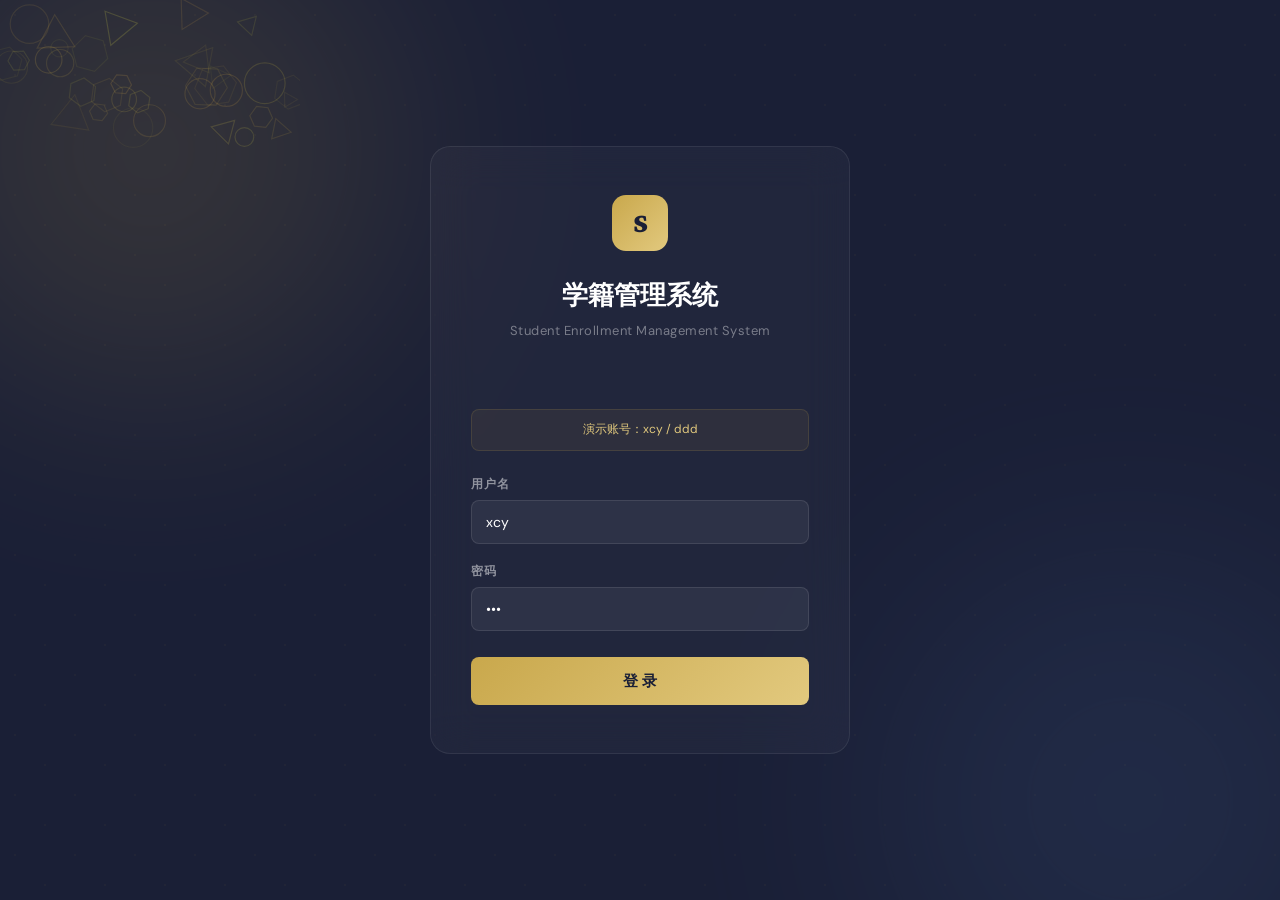
==== commit fc1ae6d3: "feat: 完善学籍管理系统 - 添加学号/工号/课程编号/成绩管理/数据导出" ====
--- a/docs/index.html
+++ b/docs/index.html
@@ -482,7 +482,7 @@
 
         .stats-row {
             display: grid;
-            grid-template-columns: repeat(4, 1fr);
+            grid-template-columns: repeat(3, 1fr);
             gap: 16px;
             margin-bottom: 24px;
             animation: fadeUp 0.5s ease-out;
@@ -1086,6 +1086,8 @@
     </div>
     <a href="#" onclick="mobileNav('studentList')" id="mNavStudent" class="active">👨‍🎓 学生管理</a>
     <a href="#" onclick="mobileNav('teacherList')" id="mNavTeacher">👩‍🏫 教师管理</a>
+    <a href="#" onclick="mobileNav('courseList')" id="mNavCourse">📚 课程管理</a>
+    <a href="#" onclick="mobileNav('scoreList')" id="mNavScore">📝 成绩管理</a>
     <a href="#" onclick="mobileNav('genericList')" id="mNavGeneric">📋 通用列表</a>
     <div class="drawer-divider"></div>
     <div class="drawer-dao">
@@ -1134,6 +1136,8 @@
         <div class="topbar-nav">
             <a href="#" onclick="showView('studentList')" class="active" id="navStudent">学生管理</a>
             <a href="#" onclick="showView('teacherList')" id="navTeacher">教师管理</a>
+            <a href="#" onclick="showView('courseList')" id="navCourse">课程管理</a>
+            <a href="#" onclick="showView('scoreList')" id="navScore">成绩管理</a>
             <a href="#" onclick="showView('genericList')" id="navGeneric">通用列表</a>
         </div>
         <div class="topbar-right">
@@ -1166,6 +1170,16 @@
                 <div class="stat-label">教师总数</div>
             </div>
             <div class="stat-card">
+                <div class="stat-icon" style="background:var(--success-bg);color:var(--success);">📚</div>
+                <div class="stat-value" id="statCourseCount">0</div>
+                <div class="stat-label">课程总数</div>
+            </div>
+            <div class="stat-card">
+                <div class="stat-icon" style="background:var(--warning-bg);color:var(--warning);">📝</div>
+                <div class="stat-value" id="statScoreCount">0</div>
+                <div class="stat-label">成绩记录</div>
+            </div>
+            <div class="stat-card">
                 <div class="stat-icon" style="background:var(--success-bg);color:var(--success);">📊</div>
                 <div class="stat-value" id="statAvgAge">0</div>
                 <div class="stat-label">学生平均年龄</div>
@@ -1205,7 +1219,7 @@
                     </div>
                 </div>
                 <table class="data-table">
-                    <thead><tr><th>编号</th><th>姓名</th><th>年龄</th><th>操作</th></tr></thead>
+                    <thead><tr><th>编号</th><th>学号</th><th>姓名</th><th>性别</th><th>年龄</th><th>在籍信息</th><th>操作</th></tr></thead>
                     <tbody id="studentTableBody"></tbody>
                 </table>
                 <div class="pagination-bar">
@@ -1229,7 +1243,7 @@
                     </div>
                 </div>
                 <table class="data-table">
-                    <thead><tr><th>编号</th><th>姓名</th><th>年龄</th><th>薪资</th><th>操作</th></tr></thead>
+                    <thead><tr><th>编号</th><th>工号</th><th>姓名</th><th>性别</th><th>年龄</th><th>薪资</th><th>操作</th></tr></thead>
                     <tbody id="teacherTableBody"></tbody>
                 </table>
                 <div class="pagination-bar">
@@ -1239,6 +1253,46 @@
             </div>
         </div>
 
+        <div id="courseListView" class="view-section" style="display:none">
+            <div class="content-card">
+                <div class="card-header">
+                    <h3>课程信息列表</h3>
+                    <div class="header-actions">
+                        <button class="btn btn-gold" onclick="showView('addCourse')">+ 新增课程</button>
+                        <button class="btn btn-outline" onclick="exportCSV('course')">导出CSV</button>
+                    </div>
+                </div>
+                <table class="data-table">
+                    <thead><tr><th>编号</th><th>课程编号</th><th>课程名称</th><th>学分</th><th>学时</th><th>操作</th></tr></thead>
+                    <tbody id="courseTableBody"></tbody>
+                </table>
+                <div class="pagination-bar">
+                    <div class="pagination-info" id="coursePageInfo"></div>
+                    <div class="pagination-controls" id="coursePagination"></div>
+                </div>
+            </div>
+        </div>
+
+        <div id="scoreListView" class="view-section" style="display:none">
+            <div class="content-card">
+                <div class="card-header">
+                    <h3>成绩信息列表</h3>
+                    <div class="header-actions">
+                        <button class="btn btn-gold" onclick="showView('addScore')">+ 新增成绩</button>
+                        <button class="btn btn-outline" onclick="exportCSV('score')">导出CSV</button>
+                    </div>
+                </div>
+                <table class="data-table">
+                    <thead><tr><th>编号</th><th>学生姓名</th><th>课程名称</th><th>成绩</th><th>操作</th></tr></thead>
+                    <tbody id="scoreTableBody"></tbody>
+                </table>
+                <div class="pagination-bar">
+                    <div class="pagination-info" id="scorePageInfo"></div>
+                    <div class="pagination-controls" id="scorePagination"></div>
+                </div>
+            </div>
+        </div>
+
         <div id="genericListView" class="view-section" style="display:none">
             <div class="content-card">
                 <div class="card-header">
@@ -1247,6 +1301,7 @@
                         <div class="generic-switch">
                             <button class="active" id="genericBtnStudent" onclick="switchGeneric('student')">Student</button>
                             <button id="genericBtnTeacher" onclick="switchGeneric('teacher')">Teacher</button>
+                            <button id="genericBtnCourse" onclick="switchGeneric('course')">Course</button>
                         </div>
                     </div>
                 </div>
@@ -1266,8 +1321,11 @@
                 <div class="content-card">
                     <div class="form-title">新增学生</div>
                     <div class="form-body">
+                        <div class="form-field"><label>学号</label><input type="text" id="addSStudentNo" placeholder="请输入学号"></div>
                         <div class="form-field"><label>姓名</label><input type="text" id="addSName" placeholder="请输入姓名"></div>
+                        <div class="form-field"><label>性别</label><select id="addSGender"><option value="男">男</option><option value="女">女</option></select></div>
                         <div class="form-field"><label>年龄</label><input type="number" id="addSAge" placeholder="请输入年龄"></div>
+                        <div class="form-field"><label>在籍信息</label><select id="addSStatus"><option value="在读">在读</option><option value="休学">休学</option><option value="毕业">毕业</option><option value="退学">退学</option></select></div>
                     </div>
                     <div class="form-actions">
                         <button class="btn btn-outline" onclick="showView('studentList')">取消</button>
@@ -1283,8 +1341,11 @@
                     <div class="form-title">编辑学生</div>
                     <div class="form-body">
                         <input type="hidden" id="editSId">
+                        <div class="form-field"><label>学号</label><input type="text" id="editSStudentNo"></div>
                         <div class="form-field"><label>姓名</label><input type="text" id="editSName"></div>
+                        <div class="form-field"><label>性别</label><select id="editSGender"><option value="男">男</option><option value="女">女</option></select></div>
                         <div class="form-field"><label>年龄</label><input type="number" id="editSAge"></div>
+                        <div class="form-field"><label>在籍信息</label><select id="editSStatus"><option value="在读">在读</option><option value="休学">休学</option><option value="毕业">毕业</option><option value="退学">退学</option></select></div>
                     </div>
                     <div class="form-actions">
                         <button class="btn btn-outline" onclick="showView('studentList')">取消</button>
@@ -1300,8 +1361,11 @@
                     <div class="detail-title">学生详情</div>
                     <div class="detail-body">
                         <div class="detail-row"><div class="detail-label">编号</div><div class="detail-value" id="viewSId"></div></div>
+                        <div class="detail-row"><div class="detail-label">学号</div><div class="detail-value" id="viewSStudentNo"></div></div>
                         <div class="detail-row"><div class="detail-label">姓名</div><div class="detail-value" id="viewSName"></div></div>
+                        <div class="detail-row"><div class="detail-label">性别</div><div class="detail-value" id="viewSGender"></div></div>
                         <div class="detail-row"><div class="detail-label">年龄</div><div class="detail-value" id="viewSAge"></div></div>
+                        <div class="detail-row"><div class="detail-label">在籍信息</div><div class="detail-value" id="viewSStatus"></div></div>
                     </div>
                     <div class="detail-actions">
                         <button class="btn btn-outline" onclick="showView('studentList')">返回列表</button>
@@ -1315,7 +1379,9 @@
                 <div class="content-card">
                     <div class="form-title">新增教师</div>
                     <div class="form-body">
+                        <div class="form-field"><label>工号</label><input type="text" id="addTTeacherNo" placeholder="请输入工号"></div>
                         <div class="form-field"><label>姓名</label><input type="text" id="addTName" placeholder="请输入姓名"></div>
+                        <div class="form-field"><label>性别</label><select id="addTGender"><option value="男">男</option><option value="女">女</option></select></div>
                         <div class="form-field"><label>年龄</label><input type="number" id="addTAge" placeholder="请输入年龄"></div>
                         <div class="form-field"><label>薪资</label><input type="number" step="0.01" id="addTSalary" placeholder="请输入薪资"></div>
                     </div>
@@ -1333,7 +1399,9 @@
                     <div class="form-title">编辑教师</div>
                     <div class="form-body">
                         <input type="hidden" id="editTId">
+                        <div class="form-field"><label>工号</label><input type="text" id="editTTeacherNo"></div>
                         <div class="form-field"><label>姓名</label><input type="text" id="editTName"></div>
+                        <div class="form-field"><label>性别</label><select id="editTGender"><option value="男">男</option><option value="女">女</option></select></div>
                         <div class="form-field"><label>年龄</label><input type="number" id="editTAge"></div>
                         <div class="form-field"><label>薪资</label><input type="number" step="0.01" id="editTSalary"></div>
                     </div>
@@ -1351,12 +1419,121 @@
                     <div class="detail-title">教师详情</div>
                     <div class="detail-body">
                         <div class="detail-row"><div class="detail-label">编号</div><div class="detail-value" id="viewTId"></div></div>
+                        <div class="detail-row"><div class="detail-label">工号</div><div class="detail-value" id="viewTTeacherNo"></div></div>
                         <div class="detail-row"><div class="detail-label">姓名</div><div class="detail-value" id="viewTName"></div></div>
+                        <div class="detail-row"><div class="detail-label">性别</div><div class="detail-value" id="viewTGender"></div></div>
                         <div class="detail-row"><div class="detail-label">年龄</div><div class="detail-value" id="viewTAge"></div></div>
                         <div class="detail-row"><div class="detail-label">薪资</div><div class="detail-value" id="viewTSalary"></div></div>
                     </div>
                     <div class="detail-actions">
                         <button class="btn btn-outline" onclick="showView('teacherList')">返回列表</button>
+                    </div>
+                </div>
+            </div>
+        </div>
+
+        <div id="addCourseView" class="view-section" style="display:none">
+            <div class="form-view">
+                <div class="content-card">
+                    <div class="form-title">新增课程</div>
+                    <div class="form-body">
+                        <div class="form-field"><label>课程编号</label><input type="text" id="addCCourseNo" placeholder="请输入课程编号"></div>
+                        <div class="form-field"><label>课程名称</label><input type="text" id="addCName" placeholder="请输入课程名称"></div>
+                        <div class="form-field"><label>学分</label><input type="number" step="0.5" id="addCCredit" placeholder="请输入学分"></div>
+                        <div class="form-field"><label>学时</label><input type="number" id="addCHours" placeholder="请输入学时"></div>
+                    </div>
+                    <div class="form-actions">
+                        <button class="btn btn-outline" onclick="showView('courseList')">取消</button>
+                        <button class="btn btn-gold" onclick="saveCourse()">保存</button>
+                    </div>
+                </div>
+            </div>
+        </div>
+
+        <div id="editCourseView" class="view-section" style="display:none">
+            <div class="form-view">
+                <div class="content-card">
+                    <div class="form-title">编辑课程</div>
+                    <div class="form-body">
+                        <input type="hidden" id="editCId">
+                        <div class="form-field"><label>课程编号</label><input type="text" id="editCCourseNo"></div>
+                        <div class="form-field"><label>课程名称</label><input type="text" id="editCName"></div>
+                        <div class="form-field"><label>学分</label><input type="number" step="0.5" id="editCCredit"></div>
+                        <div class="form-field"><label>学时</label><input type="number" id="editCHours"></div>
+                    </div>
+                    <div class="form-actions">
+                        <button class="btn btn-outline" onclick="showView('courseList')">取消</button>
+                        <button class="btn btn-gold" onclick="updateCourse()">保存</button>
+                    </div>
+                </div>
+            </div>
+        </div>
+
+        <div id="viewCourseView" class="view-section" style="display:none">
+            <div class="detail-view">
+                <div class="content-card">
+                    <div class="detail-title">课程详情</div>
+                    <div class="detail-body">
+                        <div class="detail-row"><div class="detail-label">编号</div><div class="detail-value" id="viewCId"></div></div>
+                        <div class="detail-row"><div class="detail-label">课程编号</div><div class="detail-value" id="viewCCourseNo"></div></div>
+                        <div class="detail-row"><div class="detail-label">课程名称</div><div class="detail-value" id="viewCName"></div></div>
+                        <div class="detail-row"><div class="detail-label">学分</div><div class="detail-value" id="viewCCredit"></div></div>
+                        <div class="detail-row"><div class="detail-label">学时</div><div class="detail-value" id="viewCHours"></div></div>
+                    </div>
+                    <div class="detail-actions">
+                        <button class="btn btn-outline" onclick="showView('courseList')">返回列表</button>
+                    </div>
+                </div>
+            </div>
+        </div>
+
+        <div id="addScoreView" class="view-section" style="display:none">
+            <div class="form-view">
+                <div class="content-card">
+                    <div class="form-title">新增成绩</div>
+                    <div class="form-body">
+                        <div class="form-field"><label>学生</label><select id="addScStudentId"></select></div>
+                        <div class="form-field"><label>课程</label><select id="addScCourseId"></select></div>
+                        <div class="form-field"><label>成绩</label><input type="number" step="0.1" id="addScScore" placeholder="请输入成绩"></div>
+                    </div>
+                    <div class="form-actions">
+                        <button class="btn btn-outline" onclick="showView('scoreList')">取消</button>
+                        <button class="btn btn-gold" onclick="saveScore()">保存</button>
+                    </div>
+                </div>
+            </div>
+        </div>
+
+        <div id="editScoreView" class="view-section" style="display:none">
+            <div class="form-view">
+                <div class="content-card">
+                    <div class="form-title">编辑成绩</div>
+                    <div class="form-body">
+                        <input type="hidden" id="editScId">
+                        <div class="form-field"><label>学生</label><select id="editScStudentId"></select></div>
+                        <div class="form-field"><label>课程</label><select id="editScCourseId"></select></div>
+                        <div class="form-field"><label>成绩</label><input type="number" step="0.1" id="editScScore"></div>
+                    </div>
+                    <div class="form-actions">
+                        <button class="btn btn-outline" onclick="showView('scoreList')">取消</button>
+                        <button class="btn btn-gold" onclick="updateScore()">保存</button>
+                    </div>
+                </div>
+            </div>
+        </div>
+
+        <div id="viewScoreView" class="view-section" style="display:none">
+            <div class="detail-view">
+                <div class="content-card">
+                    <div class="detail-title">成绩详情</div>
+                    <div class="detail-body">
+                        <div class="detail-row"><div class="detail-label">编号</div><div class="detail-value" id="viewScId"></div></div>
+                        <div class="detail-row"><div class="detail-label">学生姓名</div><div class="detail-value" id="viewScStudentName"></div></div>
+                        <div class="detail-row"><div class="detail-label">课程名称</div><div class="detail-value" id="viewScCourseName"></div></div>
+                        <div class="detail-row"><div class="detail-label">成绩</div><div class="detail-value" id="viewScScore"></div></div>
+                    </div>
+                    <div class="detail-actions">
+                        <button class="btn btn-outline" onclick="showView('scoreList')">返回列表</button>
                     </div>
                 </div>
             </div>
@@ -1371,6 +1548,8 @@
                 <span class="tech-tag">Annotation</span>
                 <span class="tech-tag">Socket</span>
                 <span class="tech-tag">SPA</span>
+                <span class="tech-tag">Factory</span>
+                <span class="tech-tag">CRUD</span>
             </div>
         </div>
     </div>
@@ -1378,37 +1557,87 @@
 
 <script>
 var DEFAULT_STUDENTS = [
-    {id:1, name:'张三', age:20}, {id:2, name:'李四', age:21},
-    {id:3, name:'王五', age:22}, {id:4, name:'赵六', age:20},
-    {id:5, name:'钱七', age:23}, {id:6, name:'孙八', age:19},
-    {id:7, name:'周九', age:21}, {id:8, name:'吴十', age:22},
-    {id:9, name:'郑一', age:24}, {id:10, name:'冯二', age:20},
-    {id:11, name:'陈三', age:22}, {id:12, name:'褚四', age:21}
+    {id:1, studentNo:'2024001', name:'张三', gender:'男', age:20, status:'在读'},
+    {id:2, studentNo:'2024002', name:'李四', gender:'男', age:21, status:'在读'},
+    {id:3, studentNo:'2024003', name:'王五', gender:'男', age:22, status:'休学'},
+    {id:4, studentNo:'2024004', name:'赵六', gender:'男', age:20, status:'在读'},
+    {id:5, studentNo:'2024005', name:'钱七', gender:'男', age:23, status:'毕业'},
+    {id:6, studentNo:'2024006', name:'孙八', gender:'男', age:19, status:'在读'},
+    {id:7, studentNo:'2024007', name:'周九', gender:'女', age:21, status:'退学'},
+    {id:8, studentNo:'2024008', name:'吴十', gender:'女', age:22, status:'在读'}
 ];
 var DEFAULT_TEACHERS = [
-    {id:1, name:'刘老师', age:35, salary:8000}, {id:2, name:'陈老师', age:40, salary:9500},
-    {id:3, name:'杨老师', age:38, salary:8800}, {id:4, name:'黄老师', age:45, salary:10200},
-    {id:5, name:'林老师', age:33, salary:7500}, {id:6, name:'何老师', age:42, salary:9800},
-    {id:7, name:'罗老师', age:36, salary:8200}
+    {id:1, teacherNo:'T1001', name:'刘老师', gender:'男', age:35, salary:8000},
+    {id:2, teacherNo:'T1002', name:'陈老师', gender:'男', age:40, salary:9500},
+    {id:3, teacherNo:'T1003', name:'杨老师', gender:'女', age:38, salary:8800},
+    {id:4, teacherNo:'T1004', name:'黄老师', gender:'男', age:45, salary:10200},
+    {id:5, teacherNo:'T1005', name:'林老师', gender:'女', age:33, salary:7500}
+];
+var DEFAULT_COURSES = [
+    {id:1, courseNo:'C001', name:'高等数学', credit:4.0, hours:64},
+    {id:2, courseNo:'C002', name:'线性代数', credit:3.0, hours:48},
+    {id:3, courseNo:'C003', name:'大学英语', credit:3.5, hours:56},
+    {id:4, courseNo:'C004', name:'Java程序设计', credit:4.0, hours:64},
+    {id:5, courseNo:'C005', name:'数据结构', credit:3.5, hours:56}
+];
+var DEFAULT_SCORES = [
+    {id:1, studentId:1, courseId:1, score:85.0, studentName:'张三', courseName:'高等数学'},
+    {id:2, studentId:1, courseId:4, score:92.0, studentName:'张三', courseName:'Java程序设计'},
+    {id:3, studentId:2, courseId:1, score:78.0, studentName:'李四', courseName:'高等数学'},
+    {id:4, studentId:2, courseId:2, score:88.0, studentName:'李四', courseName:'线性代数'},
+    {id:5, studentId:3, courseId:3, score:90.0, studentName:'王五', courseName:'大学英语'},
+    {id:6, studentId:3, courseId:5, score:82.0, studentName:'王五', courseName:'数据结构'},
+    {id:7, studentId:4, courseId:4, score:95.0, studentName:'赵六', courseName:'Java程序设计'},
+    {id:8, studentId:5, courseId:1, score:76.0, studentName:'钱七', courseName:'高等数学'},
+    {id:9, studentId:5, courseId:5, score:88.0, studentName:'钱七', courseName:'数据结构'},
+    {id:10, studentId:6, courseId:2, score:91.0, studentName:'孙八', courseName:'线性代数'},
+    {id:11, studentId:7, courseId:3, score:85.0, studentName:'周九', courseName:'大学英语'},
+    {id:12, studentId:8, courseId:4, score:89.0, studentName:'吴十', courseName:'Java程序设计'}
 ];
 
 function loadData() {
     try {
         var s = localStorage.getItem('stu_students');
         var t = localStorage.getItem('stu_teachers');
+        var c = localStorage.getItem('stu_courses');
+        var sc = localStorage.getItem('stu_scores');
         var si = localStorage.getItem('stu_nextSId');
         var ti = localStorage.getItem('stu_nextTId');
-        if (s) return { students: JSON.parse(s), teachers: JSON.parse(t || '[]'), nextSId: parseInt(si) || 13, nextTId: parseInt(ti) || 8 };
+        var ci = localStorage.getItem('stu_nextCId');
+        var sci = localStorage.getItem('stu_nextScId');
+        if (s) return {
+            students: JSON.parse(s),
+            teachers: JSON.parse(t || '[]'),
+            courses: JSON.parse(c || '[]'),
+            scores: JSON.parse(sc || '[]'),
+            nextSId: parseInt(si) || 9,
+            nextTId: parseInt(ti) || 6,
+            nextCId: parseInt(ci) || 6,
+            nextScId: parseInt(sci) || 13
+        };
     } catch(e) {}
-    return { students: DEFAULT_STUDENTS.slice(), teachers: DEFAULT_TEACHERS.slice(), nextSId: 13, nextTId: 8 };
+    return {
+        students: DEFAULT_STUDENTS.slice(),
+        teachers: DEFAULT_TEACHERS.slice(),
+        courses: DEFAULT_COURSES.slice(),
+        scores: DEFAULT_SCORES.slice(),
+        nextSId: 9,
+        nextTId: 6,
+        nextCId: 6,
+        nextScId: 13
+    };
 }
 
 function saveData() {
     try {
         localStorage.setItem('stu_students', JSON.stringify(students));
         localStorage.setItem('stu_teachers', JSON.stringify(teachers));
+        localStorage.setItem('stu_courses', JSON.stringify(courses));
+        localStorage.setItem('stu_scores', JSON.stringify(scores));
         localStorage.setItem('stu_nextSId', String(nextSId));
         localStorage.setItem('stu_nextTId', String(nextTId));
+        localStorage.setItem('stu_nextCId', String(nextCId));
+        localStorage.setItem('stu_nextScId', String(nextScId));
     } catch(e) {}
 }
 
@@ -1416,8 +1645,12 @@
     showConfirm('确定重置所有数据为初始状态吗？此操作不可撤销。', function(){
         students = DEFAULT_STUDENTS.slice();
         teachers = DEFAULT_TEACHERS.slice();
-        nextSId = 13;
-        nextTId = 8;
+        courses = DEFAULT_COURSES.slice();
+        scores = DEFAULT_SCORES.slice();
+        nextSId = 9;
+        nextTId = 6;
+        nextCId = 6;
+        nextScId = 13;
         saveData();
         showToast('数据已重置为初始状态', 'success');
         showView('studentList');
@@ -1427,9 +1660,13 @@
 var loaded = loadData();
 var students = loaded.students;
 var teachers = loaded.teachers;
+var courses = loaded.courses;
+var scores = loaded.scores;
 var nextSId = loaded.nextSId;
 var nextTId = loaded.nextTId;
-var sPage = 1, tPage = 1, gPage = 1, gEntity = 'student';
+var nextCId = loaded.nextCId;
+var nextScId = loaded.nextScId;
+var sPage = 1, tPage = 1, cPage = 1, scPage = 1, gPage = 1, gEntity = 'student';
 var PAGE_SIZE = 5;
 var pendingAction = null;
 var currentView = 'studentList';
@@ -1543,36 +1780,56 @@
 function updateStats() {
     var sc = students.length;
     var tc = teachers.length;
+    var cc = courses.length;
+    var scc = scores.length;
     var avgAge = students.length ? students.reduce(function(s,x){return s+x.age},0)/students.length : 0;
     var avgSal = teachers.length ? teachers.reduce(function(s,x){return s+x.salary},0)/teachers.length/1000 : 0;
 
     animateValue(document.getElementById('statStudentCount'), 0, sc, 800, '');
     animateValue(document.getElementById('statTeacherCount'), 0, tc, 800, '');
+    animateValue(document.getElementById('statCourseCount'), 0, cc, 800, '');
+    animateValue(document.getElementById('statScoreCount'), 0, scc, 800, '');
     animateValue(document.getElementById('statAvgAge'), 0, parseFloat(avgAge.toFixed(1)), 800, '');
     animateValue(document.getElementById('statAvgSalary'), 0, parseFloat(avgSal.toFixed(1)), 800, 'K');
 }
 
 function showView(name) {
-    var views = ['studentListView','teacherListView','genericListView','addStudentView','editStudentView','viewStudentView','addTeacherView','editTeacherView','viewTeacherView'];
+    var views = ['studentListView','teacherListView','courseListView','scoreListView','genericListView',
+        'addStudentView','editStudentView','viewStudentView',
+        'addTeacherView','editTeacherView','viewTeacherView',
+        'addCourseView','editCourseView','viewCourseView',
+        'addScoreView','editScoreView','viewScoreView'];
     var viewMap = {
         studentList: 'studentListView',
         teacherList: 'teacherListView',
+        courseList: 'courseListView',
+        scoreList: 'scoreListView',
         genericList: 'genericListView',
         addStudent: 'addStudentView',
         editStudent: 'editStudentView',
         viewStudent: 'viewStudentView',
         addTeacher: 'addTeacherView',
         editTeacher: 'editTeacherView',
-        viewTeacher: 'viewTeacherView'
+        viewTeacher: 'viewTeacherView',
+        addCourse: 'addCourseView',
+        editCourse: 'editCourseView',
+        viewCourse: 'viewCourseView',
+        addScore: 'addScoreView',
+        editScore: 'editScoreView',
+        viewScore: 'viewScoreView'
     };
     var navMap = {
         studentList: 'navStudent',
         teacherList: 'navTeacher',
+        courseList: 'navCourse',
+        scoreList: 'navScore',
         genericList: 'navGeneric'
     };
     var mNavMap = {
         studentList: 'mNavStudent',
         teacherList: 'mNavTeacher',
+        courseList: 'mNavCourse',
+        scoreList: 'mNavScore',
         genericList: 'mNavGeneric'
     };
 
@@ -1582,7 +1839,7 @@
     var prevEl = prevView ? document.getElementById(viewMap[prevView]) : null;
     var nextEl = document.getElementById(viewMap[name]);
 
-    var listViews = ['studentList','teacherList','genericList'];
+    var listViews = ['studentList','teacherList','courseList','scoreList','genericList'];
     var prevIsList = listViews.indexOf(prevView) !== -1;
     var nextIsList = listViews.indexOf(name) !== -1;
 
@@ -1612,7 +1869,10 @@
 
     if (name === 'studentList') renderStudentTable();
     else if (name === 'teacherList') renderTeacherTable();
+    else if (name === 'courseList') renderCourseTable();
+    else if (name === 'scoreList') renderScoreTable();
     else if (name === 'genericList') renderGenericTable();
+    else if (name === 'addScore') populateScoreDropdowns('addScStudentId', 'addScCourseId');
     updateStats();
     drawCharts();
 }
@@ -1631,13 +1891,17 @@
 function getFilteredStudents() {
     if (!studentSearchKey) return students;
     return students.filter(function(s) {
-        return s.name.toLowerCase().indexOf(studentSearchKey) !== -1 || String(s.id).indexOf(studentSearchKey) !== -1;
+        return s.name.toLowerCase().indexOf(studentSearchKey) !== -1
+            || String(s.id).indexOf(studentSearchKey) !== -1
+            || s.studentNo.toLowerCase().indexOf(studentSearchKey) !== -1;
     });
 }
 function getFilteredTeachers() {
     if (!teacherSearchKey) return teachers;
     return teachers.filter(function(t) {
-        return t.name.toLowerCase().indexOf(teacherSearchKey) !== -1 || String(t.id).indexOf(teacherSearchKey) !== -1;
+        return t.name.toLowerCase().indexOf(teacherSearchKey) !== -1
+            || String(t.id).indexOf(teacherSearchKey) !== -1
+            || t.teacherNo.toLowerCase().indexOf(teacherSearchKey) !== -1;
     });
 }
 
@@ -1665,10 +1929,10 @@
     var pageData = data.slice(start, start + PAGE_SIZE);
 
     if (pageData.length === 0) {
-        tbody.innerHTML = '<tr class="empty-row"><td colspan="4"><div class="empty-state">' + emptyStudentSvg + '<p>暂无学生数据</p></div></td></tr>';
+        tbody.innerHTML = '<tr class="empty-row"><td colspan="7"><div class="empty-state">' + emptyStudentSvg + '<p>暂无学生数据</p></div></td></tr>';
     } else {
         tbody.innerHTML = pageData.map(function(s){
-            return '<tr><td class="td-id">#' + s.id + '</td><td class="td-name">' + s.name + '</td><td class="td-age">' + s.age + '</td>'
+            return '<tr><td class="td-id">#' + s.id + '</td><td>' + s.studentNo + '</td><td class="td-name">' + s.name + '</td><td>' + s.gender + '</td><td class="td-age">' + s.age + '</td><td>' + s.status + '</td>'
                 + '<td><div class="td-actions">'
                 + '<button class="btn btn-sm btn-view" onclick="viewStudent('+s.id+')">查看</button>'
                 + '<button class="btn btn-sm btn-edit" onclick="editStudent('+s.id+')">编辑</button>'
@@ -1690,10 +1954,10 @@
     var pageData = data.slice(start, start + PAGE_SIZE);
 
     if (pageData.length === 0) {
-        tbody.innerHTML = '<tr class="empty-row"><td colspan="5"><div class="empty-state">' + emptyTeacherSvg + '<p>暂无教师数据</p></div></td></tr>';
+        tbody.innerHTML = '<tr class="empty-row"><td colspan="7"><div class="empty-state">' + emptyTeacherSvg + '<p>暂无教师数据</p></div></td></tr>';
     } else {
         tbody.innerHTML = pageData.map(function(t){
-            return '<tr><td class="td-id">#' + t.id + '</td><td class="td-name">' + t.name + '</td><td class="td-age">' + t.age + '</td><td class="td-salary">¥' + t.salary.toLocaleString() + '</td>'
+            return '<tr><td class="td-id">#' + t.id + '</td><td>' + t.teacherNo + '</td><td class="td-name">' + t.name + '</td><td>' + t.gender + '</td><td class="td-age">' + t.age + '</td><td class="td-salary">¥' + t.salary.toLocaleString() + '</td>'
                 + '<td><div class="td-actions">'
                 + '<button class="btn btn-sm btn-view" onclick="viewTeacher('+t.id+')">查看</button>'
                 + '<button class="btn btn-sm btn-edit" onclick="editTeacher('+t.id+')">编辑</button>'
@@ -1705,11 +1969,66 @@
     renderPagination('teacherPagination', 'teacherPageInfo', tPage, totalPages, total, start + 1, Math.min(start + PAGE_SIZE, total), function(p){ tPage = p; renderTeacherTable(); });
 }
 
+function renderCourseTable() {
+    var tbody = document.getElementById('courseTableBody');
+    var total = courses.length;
+    var totalPages = Math.max(1, Math.ceil(total / PAGE_SIZE));
+    if (cPage > totalPages) cPage = totalPages;
+    var start = (cPage - 1) * PAGE_SIZE;
+    var pageData = courses.slice(start, start + PAGE_SIZE);
+
+    if (pageData.length === 0) {
+        tbody.innerHTML = '<tr class="empty-row"><td colspan="6"><div class="empty-state">' + emptyGenericSvg + '<p>暂无课程数据</p></div></td></tr>';
+    } else {
+        tbody.innerHTML = pageData.map(function(c){
+            return '<tr><td class="td-id">#' + c.id + '</td><td>' + c.courseNo + '</td><td class="td-name">' + c.name + '</td><td>' + c.credit + '</td><td>' + c.hours + '</td>'
+                + '<td><div class="td-actions">'
+                + '<button class="btn btn-sm btn-view" onclick="viewCourse('+c.id+')">查看</button>'
+                + '<button class="btn btn-sm btn-edit" onclick="editCourse('+c.id+')">编辑</button>'
+                + '<button class="btn btn-sm btn-del" onclick="deleteCourse('+c.id+')">删除</button>'
+                + '</div></td></tr>';
+        }).join('');
+        applyRowAnimation(tbody);
+    }
+    renderPagination('coursePagination', 'coursePageInfo', cPage, totalPages, total, start + 1, Math.min(start + PAGE_SIZE, total), function(p){ cPage = p; renderCourseTable(); });
+}
+
+function renderScoreTable() {
+    var tbody = document.getElementById('scoreTableBody');
+    var total = scores.length;
+    var totalPages = Math.max(1, Math.ceil(total / PAGE_SIZE));
+    if (scPage > totalPages) scPage = totalPages;
+    var start = (scPage - 1) * PAGE_SIZE;
+    var pageData = scores.slice(start, start + PAGE_SIZE);
+
+    if (pageData.length === 0) {
+        tbody.innerHTML = '<tr class="empty-row"><td colspan="5"><div class="empty-state">' + emptyGenericSvg + '<p>暂无成绩数据</p></div></td></tr>';
+    } else {
+        tbody.innerHTML = pageData.map(function(sc){
+            return '<tr><td class="td-id">#' + sc.id + '</td><td class="td-name">' + sc.studentName + '</td><td class="td-name">' + sc.courseName + '</td><td>' + sc.score + '</td>'
+                + '<td><div class="td-actions">'
+                + '<button class="btn btn-sm btn-view" onclick="viewScore('+sc.id+')">查看</button>'
+                + '<button class="btn btn-sm btn-edit" onclick="editScore('+sc.id+')">编辑</button>'
+                + '<button class="btn btn-sm btn-del" onclick="deleteScore('+sc.id+')">删除</button>'
+                + '</div></td></tr>';
+        }).join('');
+        applyRowAnimation(tbody);
+    }
+    renderPagination('scorePagination', 'scorePageInfo', scPage, totalPages, total, start + 1, Math.min(start + PAGE_SIZE, total), function(p){ scPage = p; renderScoreTable(); });
+}
+
 function renderGenericTable() {
-    var data = gEntity === 'student' ? students : teachers;
-    var cols = gEntity === 'student'
-        ? [{label:'编号',field:'id',cls:'td-id'},{label:'姓名',field:'name',cls:'td-name'},{label:'年龄',field:'age',cls:'td-age'}]
-        : [{label:'编号',field:'id',cls:'td-id'},{label:'姓名',field:'name',cls:'td-name'},{label:'年龄',field:'age',cls:'td-age'},{label:'薪资',field:'salary',cls:'td-salary'}];
+    var data, cols;
+    if (gEntity === 'student') {
+        data = students;
+        cols = [{label:'编号',field:'id',cls:'td-id'},{label:'学号',field:'studentNo',cls:''},{label:'姓名',field:'name',cls:'td-name'},{label:'性别',field:'gender',cls:''},{label:'年龄',field:'age',cls:'td-age'},{label:'在籍信息',field:'status',cls:''}];
+    } else if (gEntity === 'teacher') {
+        data = teachers;
+        cols = [{label:'编号',field:'id',cls:'td-id'},{label:'工号',field:'teacherNo',cls:''},{label:'姓名',field:'name',cls:'td-name'},{label:'性别',field:'gender',cls:''},{label:'年龄',field:'age',cls:'td-age'},{label:'薪资',field:'salary',cls:'td-salary'}];
+    } else {
+        data = courses;
+        cols = [{label:'编号',field:'id',cls:'td-id'},{label:'课程编号',field:'courseNo',cls:''},{label:'课程名称',field:'name',cls:'td-name'},{label:'学分',field:'credit',cls:''},{label:'学时',field:'hours',cls:''}];
+    }
 
     document.getElementById('genericThead').innerHTML = '<tr>' + cols.map(function(c){ return '<th>'+c.label+'</th>'; }).join('') + '</tr>';
 
@@ -1777,19 +2096,28 @@
     gPage = 1;
     document.getElementById('genericBtnStudent').classList.toggle('active', entity === 'student');
     document.getElementById('genericBtnTeacher').classList.toggle('active', entity === 'teacher');
+    document.getElementById('genericBtnCourse').classList.toggle('active', entity === 'course');
     renderGenericTable();
 }
 
+// ===== Student CRUD =====
 function saveStudent() {
+    var studentNo = document.getElementById('addSStudentNo').value.trim();
     var name = document.getElementById('addSName').value.trim();
+    var gender = document.getElementById('addSGender').value;
     var age = parseInt(document.getElementById('addSAge').value);
+    var status = document.getElementById('addSStatus').value;
+    if (!studentNo) { showToast('请输入学号', 'error'); return; }
     if (!name) { showToast('请输入姓名', 'error'); return; }
     if (isNaN(age) || age < 1) { showToast('请输入有效年龄', 'error'); return; }
-    students.push({id: nextSId++, name: name, age: age});
+    students.push({id: nextSId++, studentNo: studentNo, name: name, gender: gender, age: age, status: status});
     saveData();
     showToast('新增学生成功', 'success');
+    document.getElementById('addSStudentNo').value = '';
     document.getElementById('addSName').value = '';
+    document.getElementById('addSGender').value = '男';
     document.getElementById('addSAge').value = '';
+    document.getElementById('addSStatus').value = '在读';
     showView('studentList');
 }
 
@@ -1798,17 +2126,24 @@
     if (!s) return;
     showView('editStudent');
     document.getElementById('editSId').value = s.id;
+    document.getElementById('editSStudentNo').value = s.studentNo;
     document.getElementById('editSName').value = s.name;
+    document.getElementById('editSGender').value = s.gender;
     document.getElementById('editSAge').value = s.age;
+    document.getElementById('editSStatus').value = s.status;
 }
 
 function updateStudent() {
     var id = parseInt(document.getElementById('editSId').value);
+    var studentNo = document.getElementById('editSStudentNo').value.trim();
     var name = document.getElementById('editSName').value.trim();
+    var gender = document.getElementById('editSGender').value;
     var age = parseInt(document.getElementById('editSAge').value);
+    var status = document.getElementById('editSStatus').value;
+    if (!studentNo) { showToast('请输入学号', 'error'); return; }
     if (!name) { showToast('请输入姓名', 'error'); return; }
     var s = students.find(function(x){ return x.id === id; });
-    if (s) { s.name = name; s.age = age; }
+    if (s) { s.studentNo = studentNo; s.name = name; s.gender = gender; s.age = age; s.status = status; }
     saveData();
     showToast('修改学生成功', 'success');
     showView('studentList');
@@ -1819,8 +2154,11 @@
     if (!s) return;
     showView('viewStudent');
     document.getElementById('viewSId').textContent = '#' + s.id;
+    document.getElementById('viewSStudentNo').textContent = s.studentNo;
     document.getElementById('viewSName').textContent = s.name;
+    document.getElementById('viewSGender').textContent = s.gender;
     document.getElementById('viewSAge').textContent = s.age;
+    document.getElementById('viewSStatus').textContent = s.status;
 }
 
 function deleteStudent(id) {
@@ -1835,17 +2173,23 @@
     });
 }
 
+// ===== Teacher CRUD =====
 function saveTeacher() {
+    var teacherNo = document.getElementById('addTTeacherNo').value.trim();
     var name = document.getElementById('addTName').value.trim();
+    var gender = document.getElementById('addTGender').value;
     var age = parseInt(document.getElementById('addTAge').value);
     var salary = parseFloat(document.getElementById('addTSalary').value);
+    if (!teacherNo) { showToast('请输入工号', 'error'); return; }
     if (!name) { showToast('请输入姓名', 'error'); return; }
     if (isNaN(age) || age < 1) { showToast('请输入有效年龄', 'error'); return; }
     if (isNaN(salary) || salary < 0) { showToast('请输入有效薪资', 'error'); return; }
-    teachers.push({id: nextTId++, name: name, age: age, salary: salary});
+    teachers.push({id: nextTId++, teacherNo: teacherNo, name: name, gender: gender, age: age, salary: salary});
     saveData();
     showToast('新增教师成功', 'success');
+    document.getElementById('addTTeacherNo').value = '';
     document.getElementById('addTName').value = '';
+    document.getElementById('addTGender').value = '男';
     document.getElementById('addTAge').value = '';
     document.getElementById('addTSalary').value = '';
     showView('teacherList');
@@ -1856,22 +2200,39 @@
     if (!t) return;
     showView('editTeacher');
     document.getElementById('editTId').value = t.id;
+    document.getElementById('editTTeacherNo').value = t.teacherNo;
     document.getElementById('editTName').value = t.name;
+    document.getElementById('editTGender').value = t.gender;
     document.getElementById('editTAge').value = t.age;
     document.getElementById('editTSalary').value = t.salary;
 }
 
 function updateTeacher() {
     var id = parseInt(document.getElementById('editTId').value);
+    var teacherNo = document.getElementById('editTTeacherNo').value.trim();
     var name = document.getElementById('editTName').value.trim();
+    var gender = document.getElementById('editTGender').value;
     var age = parseInt(document.getElementById('editTAge').value);
     var salary = parseFloat(document.getElementById('editTSalary').value);
+    if (!teacherNo) { showToast('请输入工号', 'error'); return; }
     if (!name) { showToast('请输入姓名', 'error'); return; }
     var t = teachers.find(function(x){ return x.id === id; });
-    if (t) { t.name = name; t.age = age; t.salary = salary; }
+    if (t) { t.teacherNo = teacherNo; t.name = name; t.gender = gender; t.age = age; t.salary = salary; }
     saveData();
     showToast('修改教师成功', 'success');
     showView('teacherList');
+}
+
+function viewTeacher(id) {
+    var t = teachers.find(function(x){ return x.id === id; });
+    if (!t) return;
+    showView('viewTeacher');
+    document.getElementById('viewTId').textContent = '#' + t.id;
+    document.getElementById('viewTTeacherNo').textContent = t.teacherNo;
+    document.getElementById('viewTName').textContent = t.name;
+    document.getElementById('viewTGender').textContent = t.gender;
+    document.getElementById('viewTAge').textContent = t.age;
+    document.getElementById('viewTSalary').textContent = '¥' + t.salary.toLocaleString();
 }
 
 function deleteTeacher(id) {
@@ -1886,23 +2247,192 @@
     });
 }
 
+// ===== Course CRUD =====
+function saveCourse() {
+    var courseNo = document.getElementById('addCCourseNo').value.trim();
+    var name = document.getElementById('addCName').value.trim();
+    var credit = parseFloat(document.getElementById('addCCredit').value);
+    var hours = parseInt(document.getElementById('addCHours').value);
+    if (!courseNo) { showToast('请输入课程编号', 'error'); return; }
+    if (!name) { showToast('请输入课程名称', 'error'); return; }
+    if (isNaN(credit) || credit < 0) { showToast('请输入有效学分', 'error'); return; }
+    if (isNaN(hours) || hours < 0) { showToast('请输入有效学时', 'error'); return; }
+    courses.push({id: nextCId++, courseNo: courseNo, name: name, credit: credit, hours: hours});
+    saveData();
+    showToast('新增课程成功', 'success');
+    document.getElementById('addCCourseNo').value = '';
+    document.getElementById('addCName').value = '';
+    document.getElementById('addCCredit').value = '';
+    document.getElementById('addCHours').value = '';
+    showView('courseList');
+}
+
+function editCourse(id) {
+    var c = courses.find(function(x){ return x.id === id; });
+    if (!c) return;
+    showView('editCourse');
+    document.getElementById('editCId').value = c.id;
+    document.getElementById('editCCourseNo').value = c.courseNo;
+    document.getElementById('editCName').value = c.name;
+    document.getElementById('editCCredit').value = c.credit;
+    document.getElementById('editCHours').value = c.hours;
+}
+
+function updateCourse() {
+    var id = parseInt(document.getElementById('editCId').value);
+    var courseNo = document.getElementById('editCCourseNo').value.trim();
+    var name = document.getElementById('editCName').value.trim();
+    var credit = parseFloat(document.getElementById('editCCredit').value);
+    var hours = parseInt(document.getElementById('editCHours').value);
+    if (!courseNo) { showToast('请输入课程编号', 'error'); return; }
+    if (!name) { showToast('请输入课程名称', 'error'); return; }
+    var c = courses.find(function(x){ return x.id === id; });
+    if (c) { c.courseNo = courseNo; c.name = name; c.credit = credit; c.hours = hours; }
+    saveData();
+    showToast('修改课程成功', 'success');
+    showView('courseList');
+}
+
+function viewCourse(id) {
+    var c = courses.find(function(x){ return x.id === id; });
+    if (!c) return;
+    showView('viewCourse');
+    document.getElementById('viewCId').textContent = '#' + c.id;
+    document.getElementById('viewCCourseNo').textContent = c.courseNo;
+    document.getElementById('viewCName').textContent = c.name;
+    document.getElementById('viewCCredit').textContent = c.credit;
+    document.getElementById('viewCHours').textContent = c.hours;
+}
+
+function deleteCourse(id) {
+    var c = courses.find(function(x){ return x.id === id; });
+    showConfirm('确定删除课程「' + (c ? c.name : '') + '」吗？此操作不可撤销。', function(){
+        courses = courses.filter(function(x){ return x.id !== id; });
+        saveData();
+        showToast('删除课程成功', 'success');
+        renderCourseTable();
+        updateStats();
+        drawCharts();
+    });
+}
+
+// ===== Score CRUD =====
+function populateScoreDropdowns(studentSelectId, courseSelectId) {
+    var sSel = document.getElementById(studentSelectId);
+    var cSel = document.getElementById(courseSelectId);
+    sSel.innerHTML = '<option value="">请选择学生</option>' + students.map(function(s){
+        return '<option value="'+s.id+'">'+s.studentNo+' - '+s.name+'</option>';
+    }).join('');
+    cSel.innerHTML = '<option value="">请选择课程</option>' + courses.map(function(c){
+        return '<option value="'+c.id+'">'+c.courseNo+' - '+c.name+'</option>';
+    }).join('');
+}
+
+function saveScore() {
+    var studentId = parseInt(document.getElementById('addScStudentId').value);
+    var courseId = parseInt(document.getElementById('addScCourseId').value);
+    var score = parseFloat(document.getElementById('addScScore').value);
+    if (!studentId) { showToast('请选择学生', 'error'); return; }
+    if (!courseId) { showToast('请选择课程', 'error'); return; }
+    if (isNaN(score) || score < 0 || score > 100) { showToast('请输入有效成绩(0-100)', 'error'); return; }
+    var student = students.find(function(s){ return s.id === studentId; });
+    var course = courses.find(function(c){ return c.id === courseId; });
+    scores.push({
+        id: nextScId++,
+        studentId: studentId,
+        courseId: courseId,
+        score: score,
+        studentName: student ? student.name : '',
+        courseName: course ? course.name : ''
+    });
+    saveData();
+    showToast('新增成绩成功', 'success');
+    document.getElementById('addScScore').value = '';
+    showView('scoreList');
+}
+
+function editScore(id) {
+    var sc = scores.find(function(x){ return x.id === id; });
+    if (!sc) return;
+    showView('editScore');
+    populateScoreDropdowns('editScStudentId', 'editScCourseId');
+    document.getElementById('editScId').value = sc.id;
+    document.getElementById('editScStudentId').value = sc.studentId;
+    document.getElementById('editScCourseId').value = sc.courseId;
+    document.getElementById('editScScore').value = sc.score;
+}
+
+function updateScore() {
+    var id = parseInt(document.getElementById('editScId').value);
+    var studentId = parseInt(document.getElementById('editScStudentId').value);
+    var courseId = parseInt(document.getElementById('editScCourseId').value);
+    var score = parseFloat(document.getElementById('editScScore').value);
+    if (!studentId) { showToast('请选择学生', 'error'); return; }
+    if (!courseId) { showToast('请选择课程', 'error'); return; }
+    if (isNaN(score) || score < 0 || score > 100) { showToast('请输入有效成绩(0-100)', 'error'); return; }
+    var student = students.find(function(s){ return s.id === studentId; });
+    var course = courses.find(function(c){ return c.id === courseId; });
+    var sc = scores.find(function(x){ return x.id === id; });
+    if (sc) {
+        sc.studentId = studentId;
+        sc.courseId = courseId;
+        sc.score = score;
+        sc.studentName = student ? student.name : '';
+        sc.courseName = course ? course.name : '';
+    }
+    saveData();
+    showToast('修改成绩成功', 'success');
+    showView('scoreList');
+}
+
+function viewScore(id) {
+    var sc = scores.find(function(x){ return x.id === id; });
+    if (!sc) return;
+    showView('viewScore');
+    document.getElementById('viewScId').textContent = '#' + sc.id;
+    document.getElementById('viewScStudentName').textContent = sc.studentName;
+    document.getElementById('viewScCourseName').textContent = sc.courseName;
+    document.getElementById('viewScScore').textContent = sc.score;
+}
+
+function deleteScore(id) {
+    var sc = scores.find(function(x){ return x.id === id; });
+    showConfirm('确定删除成绩记录「' + (sc ? sc.studentName + ' - ' + sc.courseName : '') + '」吗？此操作不可撤销。', function(){
+        scores = scores.filter(function(x){ return x.id !== id; });
+        saveData();
+        showToast('删除成绩成功', 'success');
+        renderScoreTable();
+        updateStats();
+        drawCharts();
+    });
+}
+
 document.getElementById('loginPass').addEventListener('keydown', function(e){ if(e.key==='Enter') doLogin(); });
 document.getElementById('loginUser').addEventListener('keydown', function(e){ if(e.key==='Enter') doLogin(); });
 
-function viewTeacher(id) {
-    var t = teachers.find(function(x){ return x.id === id; });
-    if (!t) return;
-    showView('viewTeacher');
-    document.getElementById('viewTId').textContent = '#' + t.id;
-    document.getElementById('viewTName').textContent = t.name;
-    document.getElementById('viewTAge').textContent = t.age;
-    document.getElementById('viewTSalary').textContent = '¥' + t.salary.toLocaleString();
-}
-
 function exportCSV(type) {
-    var data = type === 'student' ? students : teachers;
-    var headers = type === 'student' ? ['编号','姓名','年龄'] : ['编号','姓名','年龄','薪资'];
-    var fields = type === 'student' ? ['id','name','age'] : ['id','name','age','salary'];
+    var data, headers, fields, fileName;
+    if (type === 'student') {
+        data = students;
+        headers = ['编号','学号','姓名','性别','年龄','在籍信息'];
+        fields = ['id','studentNo','name','gender','age','status'];
+        fileName = '学生信息';
+    } else if (type === 'teacher') {
+        data = teachers;
+        headers = ['编号','工号','姓名','性别','年龄','薪资'];
+        fields = ['id','teacherNo','name','gender','age','salary'];
+        fileName = '教师信息';
+    } else if (type === 'course') {
+        data = courses;
+        headers = ['编号','课程编号','课程名称','学分','学时'];
+        fields = ['id','courseNo','name','credit','hours'];
+        fileName = '课程信息';
+    } else if (type === 'score') {
+        data = scores;
+        headers = ['编号','学生姓名','课程名称','成绩'];
+        fields = ['id','studentName','courseName','score'];
+        fileName = '成绩信息';
+    }
     var BOM = '\uFEFF';
     var csv = BOM + headers.join(',') + '\n';
     data.forEach(function(item){
@@ -1912,7 +2442,7 @@
     var url = URL.createObjectURL(blob);
     var a = document.createElement('a');
     a.href = url;
-    a.download = (type === 'student' ? '学生信息' : '教师信息') + '.csv';
+    a.download = fileName + '.csv';
     document.body.appendChild(a);
     a.click();
     document.body.removeChild(a);
@@ -1924,10 +2454,12 @@
     if (e.key === 'Escape') {
         if (document.getElementById('confirmModal').classList.contains('show')) {
             closeModal();
-        } else if (currentView && currentView !== 'studentList' && currentView !== 'teacherList' && currentView !== 'genericList') {
+        } else if (currentView && currentView !== 'studentList' && currentView !== 'teacherList' && currentView !== 'courseList' && currentView !== 'scoreList' && currentView !== 'genericList') {
             var backMap = {
                 addStudent: 'studentList', editStudent: 'studentList', viewStudent: 'studentList',
-                addTeacher: 'teacherList', editTeacher: 'teacherList', viewTeacher: 'teacherList'
+                addTeacher: 'teacherList', editTeacher: 'teacherList', viewTeacher: 'teacherList',
+                addCourse: 'courseList', editCourse: 'courseList', viewCourse: 'courseList',
+                addScore: 'scoreList', editScore: 'scoreList', viewScore: 'scoreList'
             };
             if (backMap[currentView]) showView(backMap[currentView]);
         }
@@ -2164,4 +2696,4 @@
 initTheme();
 </script>
 </body>
-</html>
+</html>
